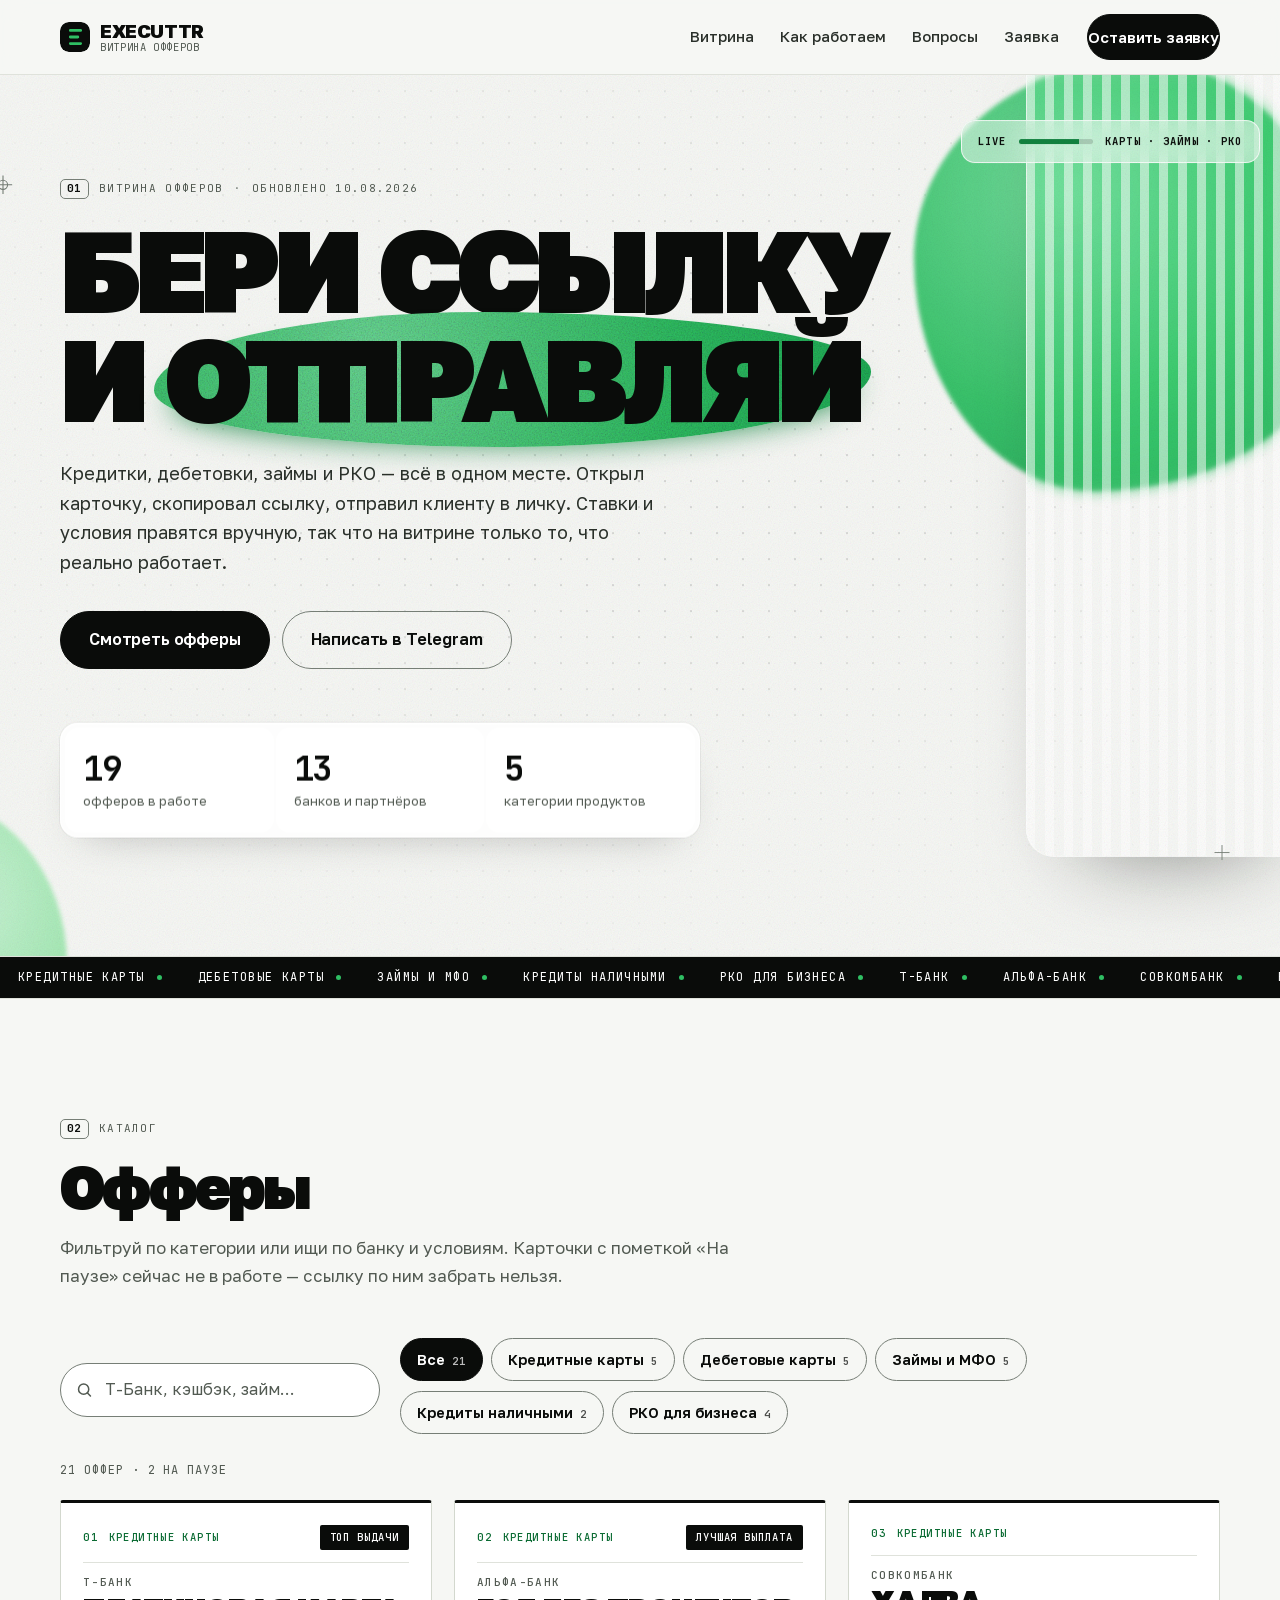
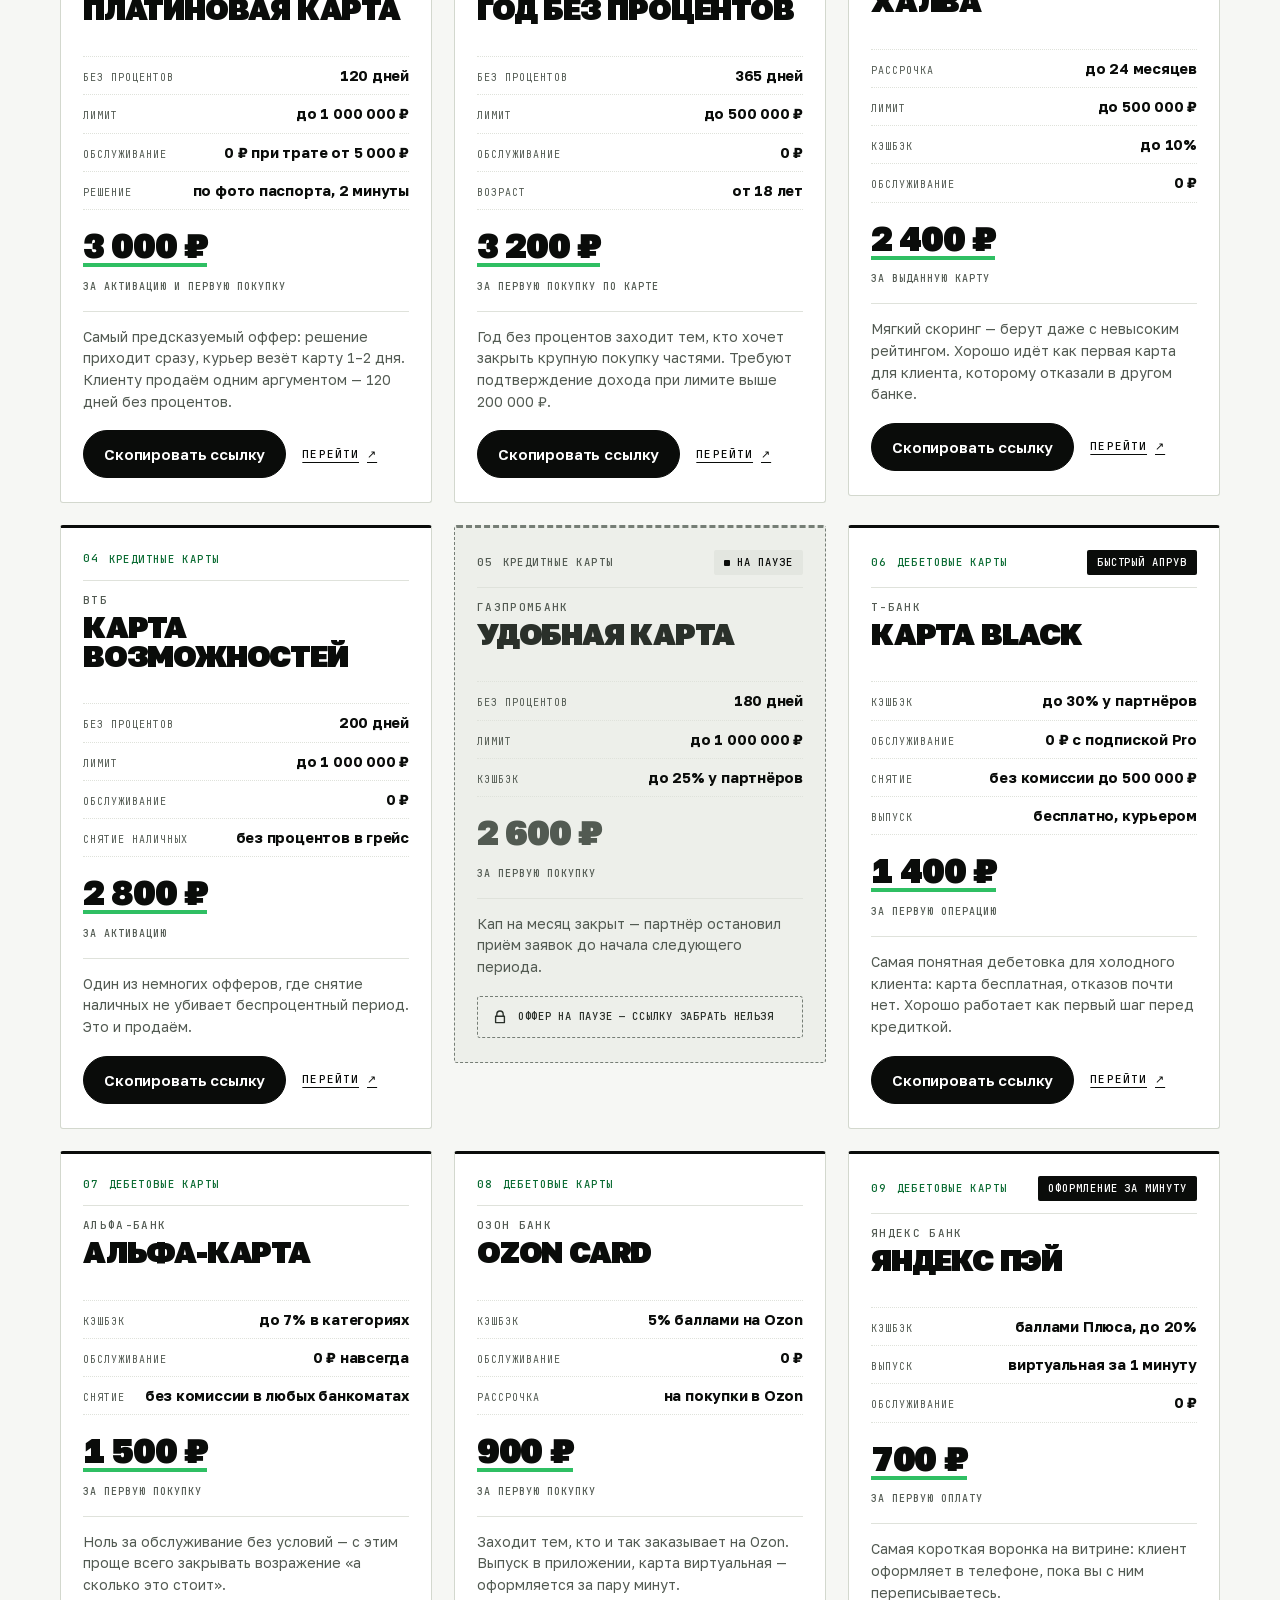
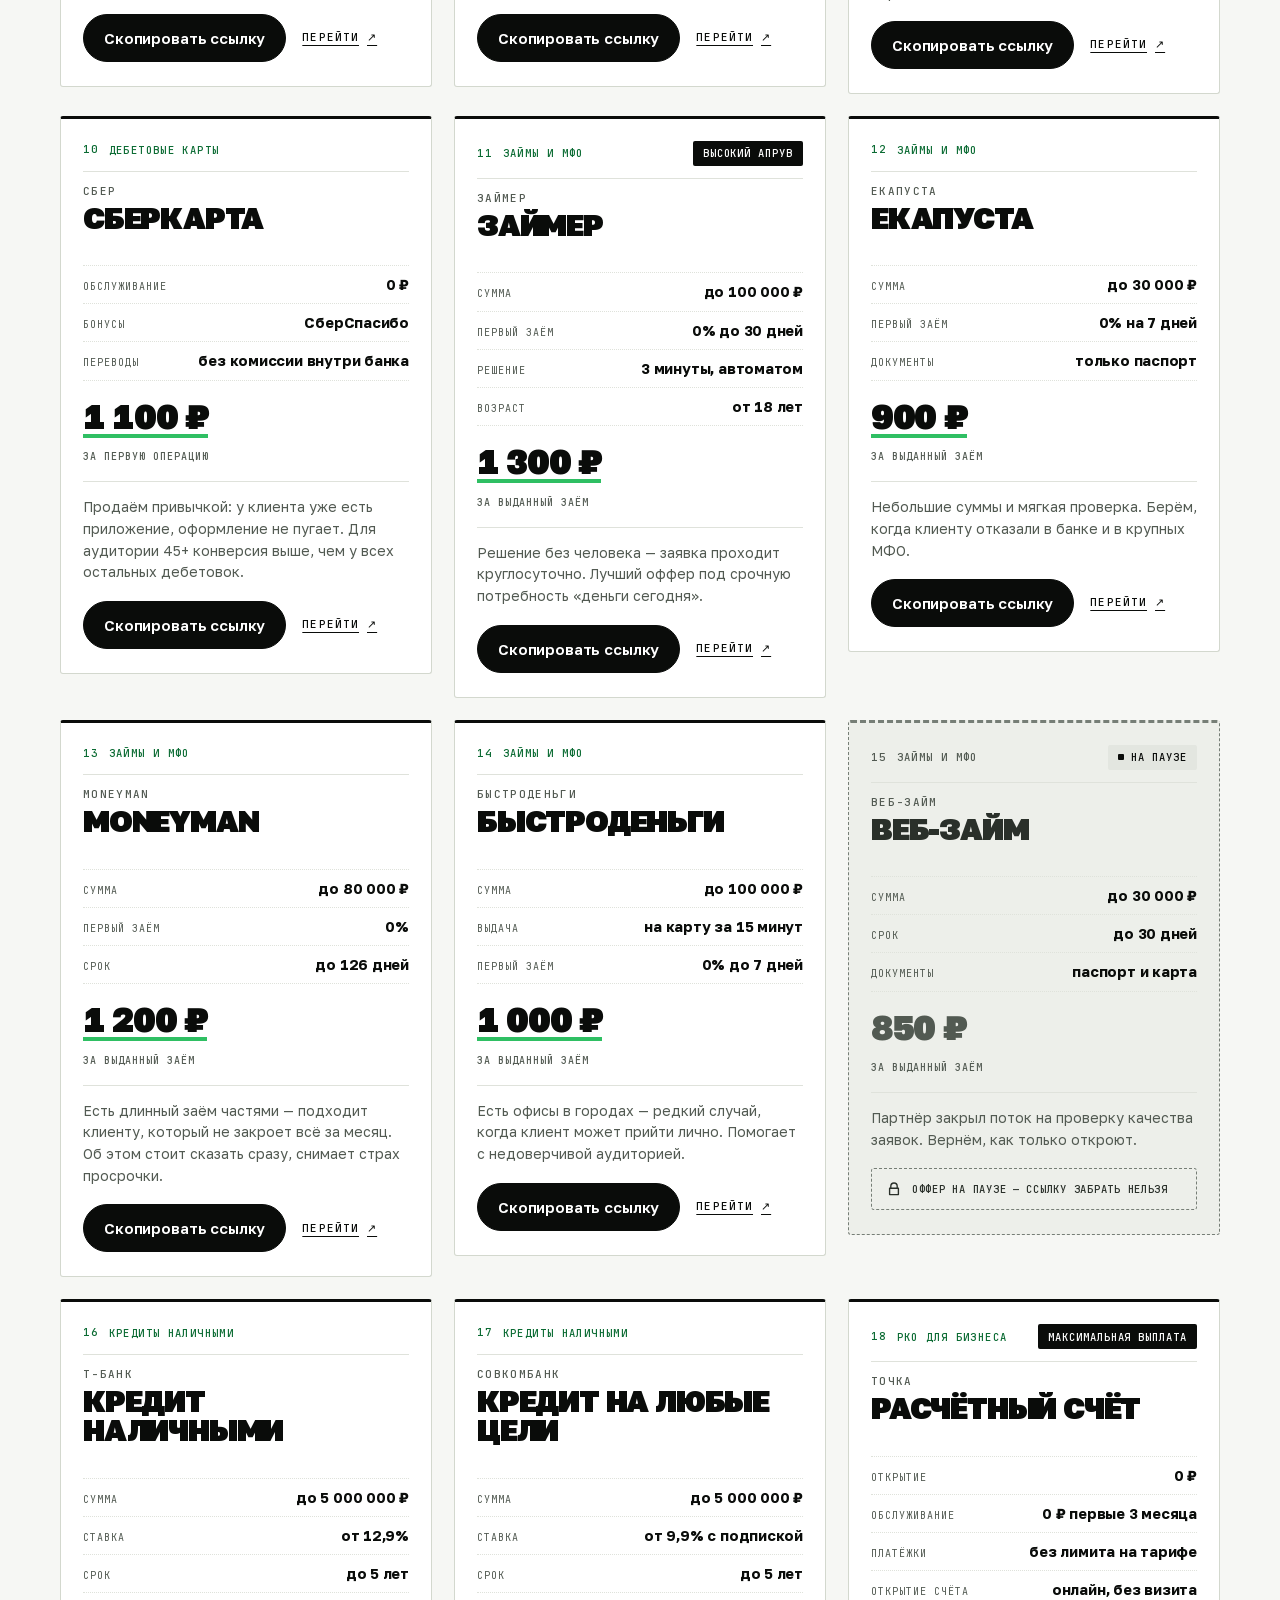
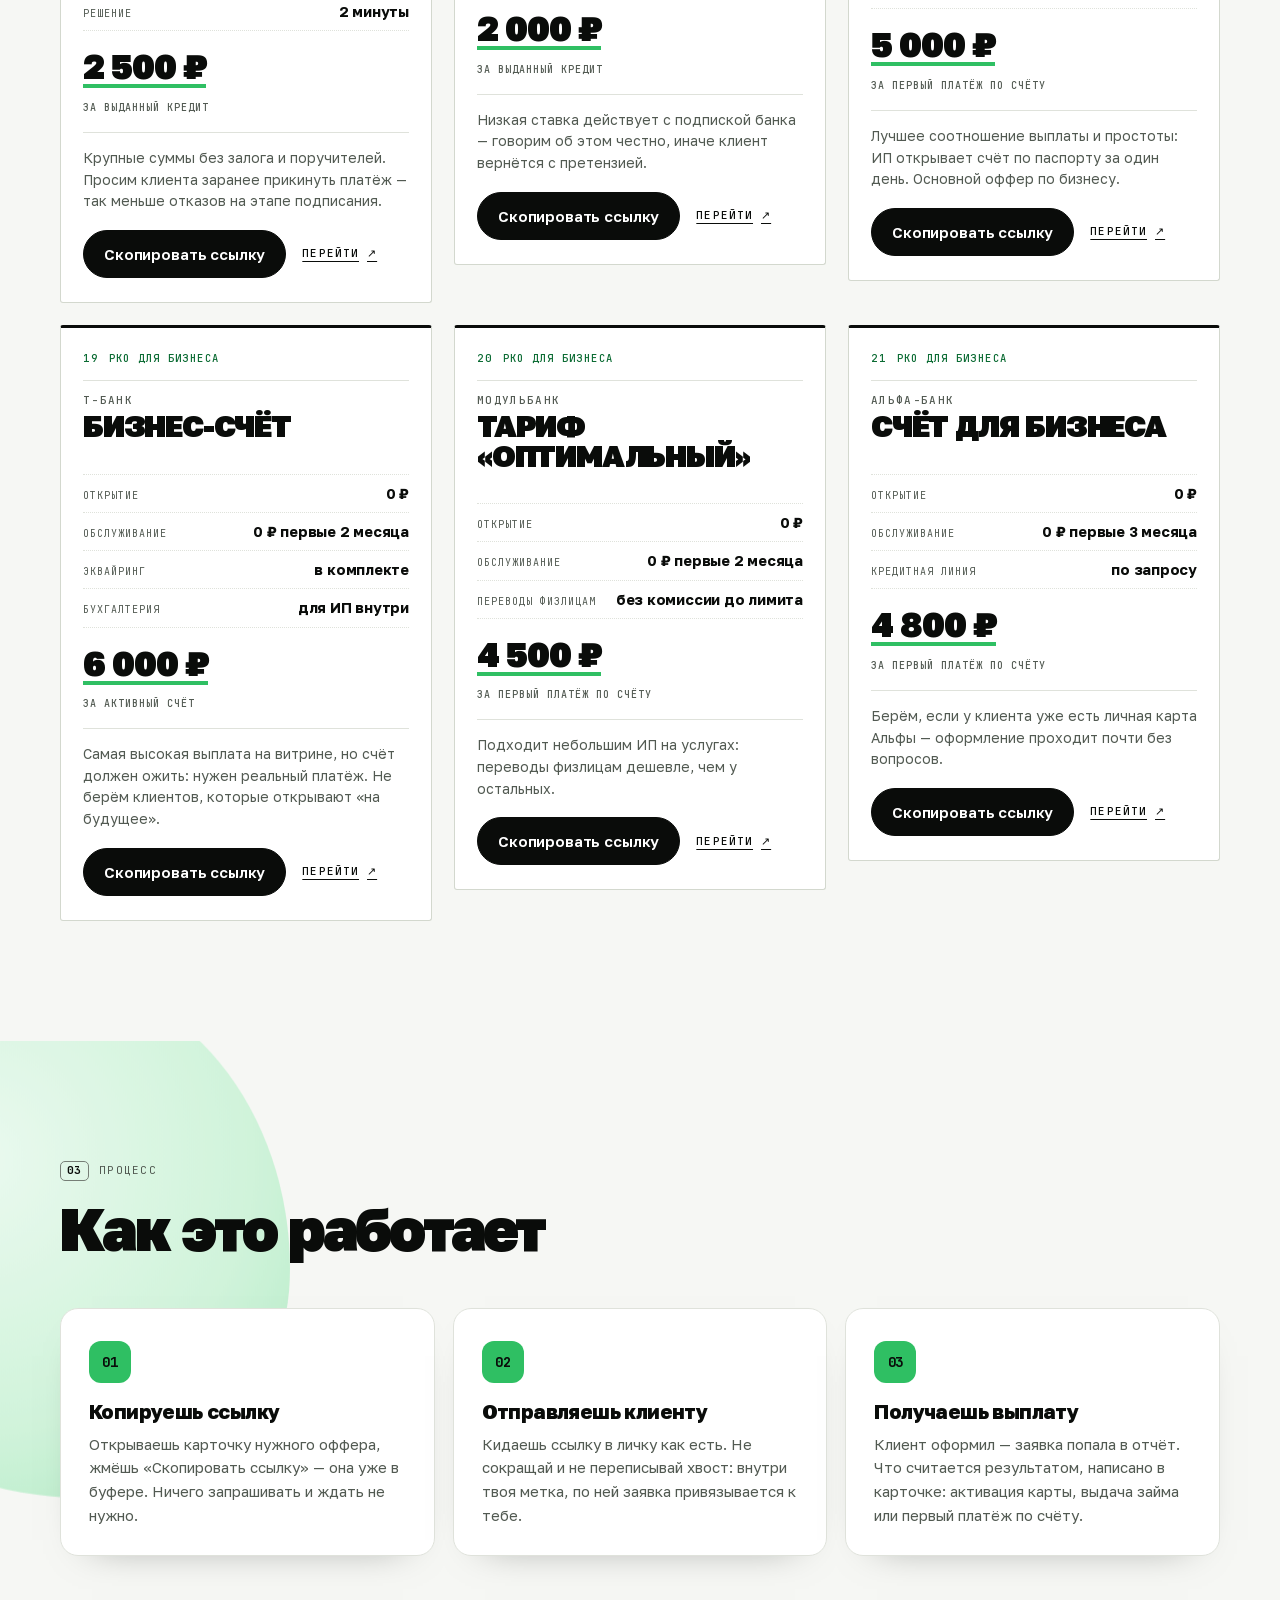
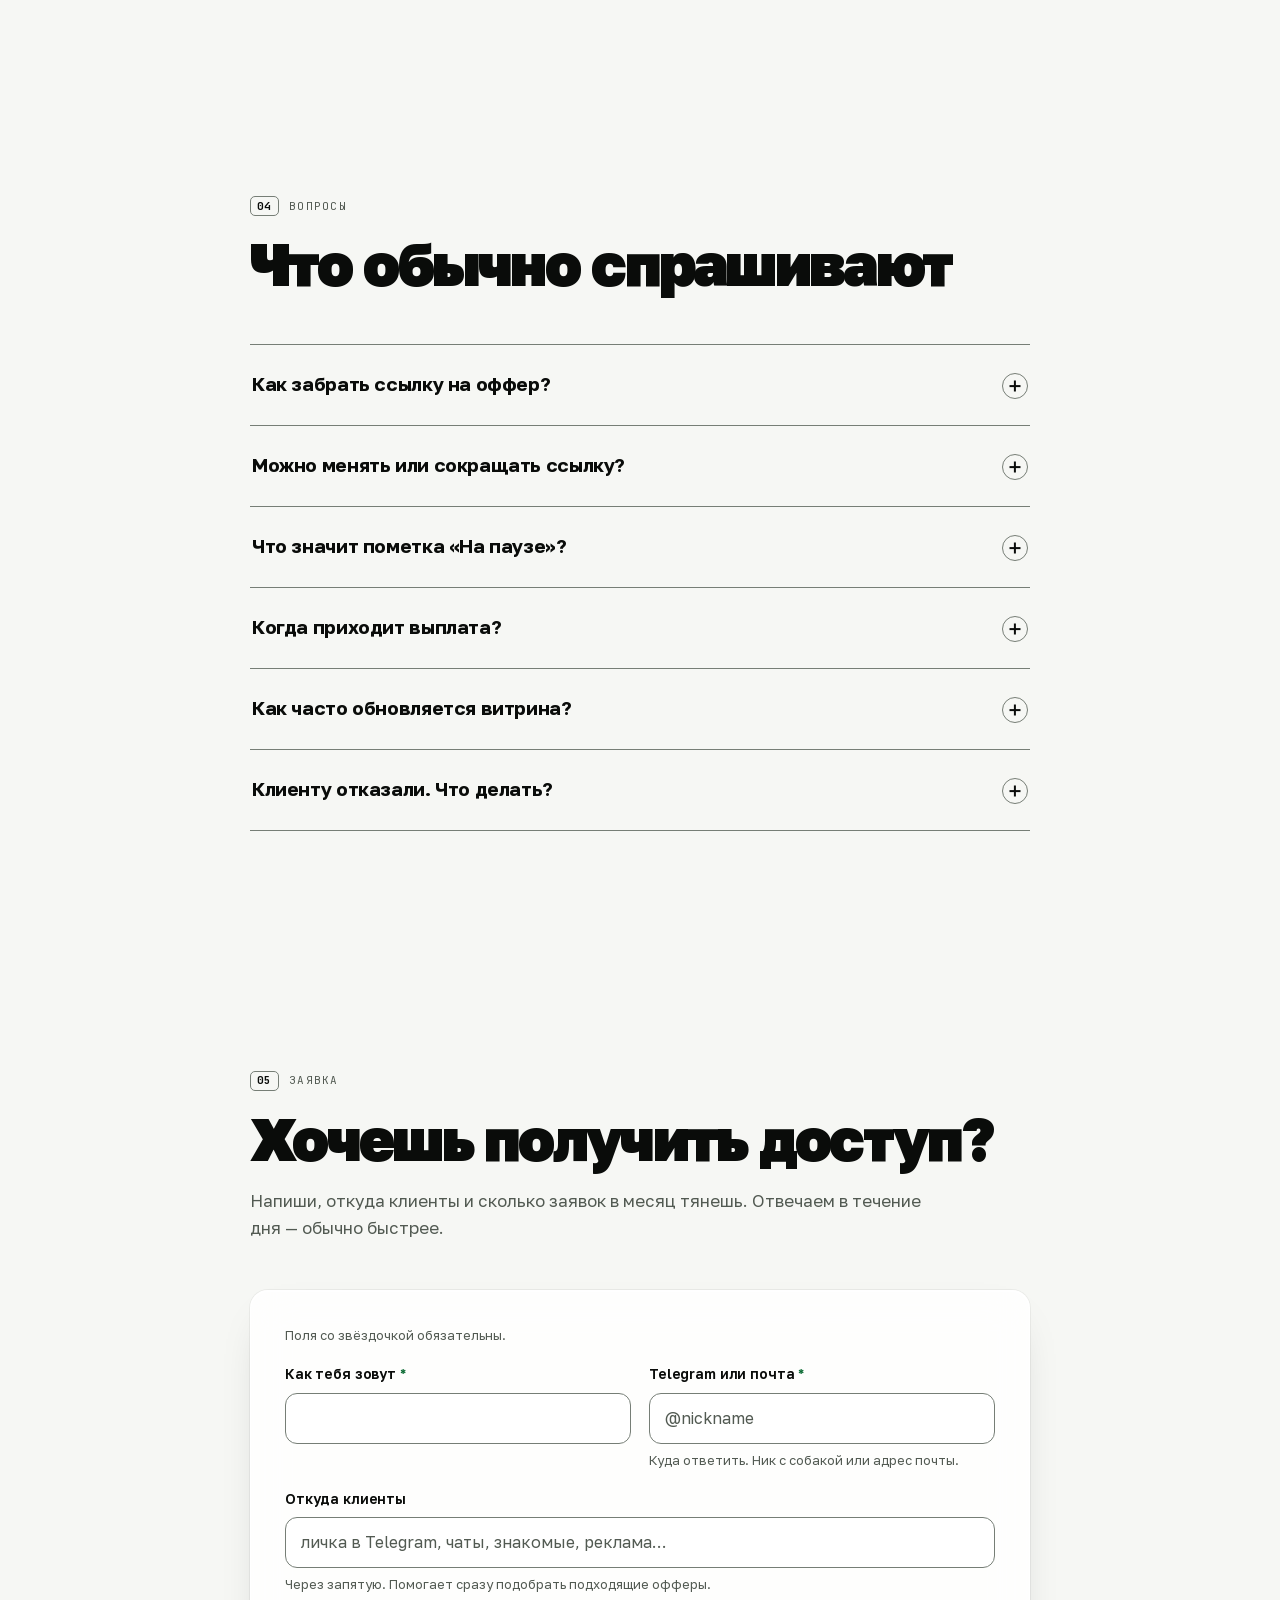
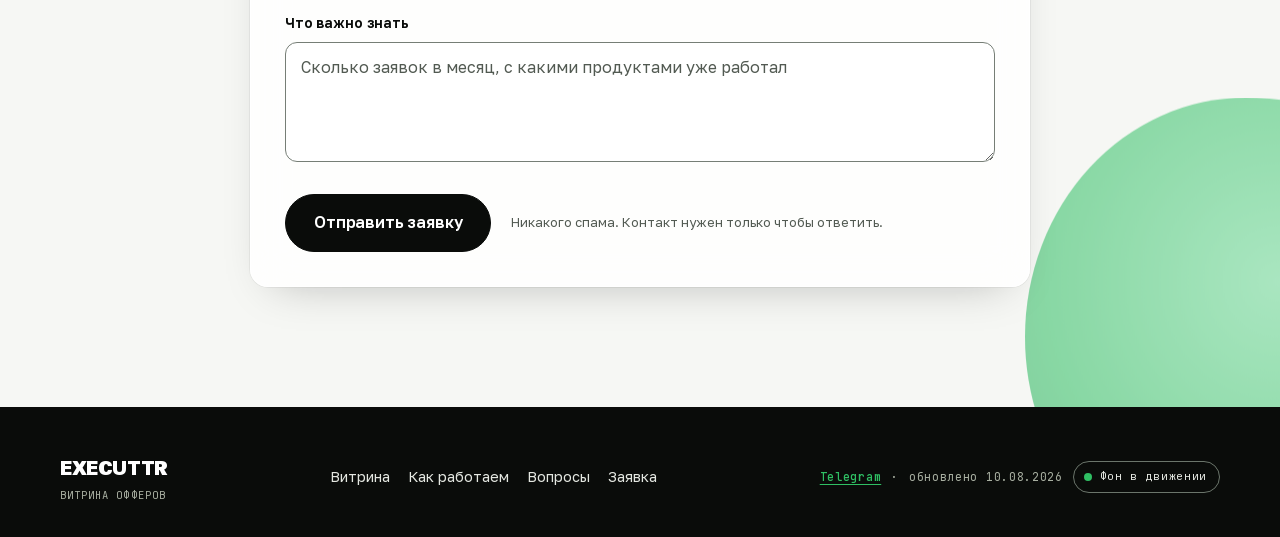
==== index.html @ e46ff996 "Правки по замечаниям: перекос на телефоне, зазоры между офферами, анимация Перекос влево на телефоне" ====
<!DOCTYPE html>
<html lang="ru">
<head>
<meta charset="utf-8">
<meta name="viewport" content="width=device-width, initial-scale=1, viewport-fit=cover">
<title>EXECUTTR — витрина офферов</title>
<meta name="description" content="Кредитные и дебетовые карты, займы, кредиты наличными и РКО в одном месте: условия, выплата и ссылка, которую можно скопировать в один клик.">
<meta name="theme-color" content="#F6F7F4">
<meta property="og:title" content="EXECUTTR — витрина офферов">
<meta property="og:description" content="Карты, займы и РКО: условия и выплата по каждому офферу. Ссылка копируется в один клик.">
<meta property="og:type" content="website">
<link rel="icon" href="data:image/svg+xml,<svg xmlns='http://www.w3.org/2000/svg' viewBox='0 0 32 32'><rect width='32' height='32' rx='9' fill='%230A0C0A'/><path d='M11 9h11M11 16h8M11 23h11' stroke='%232FBF63' stroke-width='3' stroke-linecap='round'/></svg>">
<link rel="preload" href="fonts/golos-q5uCsoe9Lv5t7Meb31EcExd8hK5SAMqbpw.woff2" as="font" type="font/woff2" crossorigin>
<link rel="stylesheet" href="fonts/fonts.css">
<link rel="stylesheet" href="styles.css?v=16">
<!-- Выбор «фон в движении» читаем до отрисовки, иначе на долю секунды мигнёт анимация. -->
<script>try{if(localStorage.getItem("executtr:motion")==="off")document.documentElement.dataset.motion="off";}catch(e){}</script>
</head>
<body>

<a class="skip-link" href="#main">Перейти к содержимому</a>

<header class="masthead" id="masthead">
  <div class="shell masthead__inner">
    <a class="brand" href="./" aria-label="EXECUTTR — на главную">
      <span class="brand__mark" aria-hidden="true">
        <svg viewBox="0 0 32 32" width="30" height="30" focusable="false"><rect width="32" height="32" rx="9" fill="currentColor"/><path d="M11 9h11M11 16h8M11 23h11" stroke="#2FBF63" stroke-width="3" stroke-linecap="round"/></svg>
      </span>
      <span class="brand__text">
        <b class="brand__name" data-brand>EXECUTTR</b>
        <span class="brand__sub mono" data-tagline>витрина офферов</span>
      </span>
    </a>

    <nav class="masthead__nav" id="site-nav" aria-label="Разделы сайта">
      <ul role="list">
        <li><a href="#catalog">Витрина</a></li>
        <li><a href="#flow">Как работаем</a></li>
        <li><a href="#faq">Вопросы</a></li>
        <li><a href="#lead">Заявка</a></li>
      </ul>
      <a class="btn btn--ink masthead__cta" href="#lead">Оставить заявку</a>
    </nav>

    <button type="button" class="burger" id="burger" aria-expanded="false" aria-controls="site-nav">
      <span class="burger__bars" aria-hidden="true"><i></i><i></i></span>
      <span class="burger__label">Меню</span>
    </button>
  </div>
</header>

<main id="main" tabindex="-1">

  <!-- ─────────────────────────  ХИРО  ───────────────────────── -->
  <section class="hero" id="hero">
    <div class="hero__stage" aria-hidden="true">
      <span class="hero__grid" data-par="0.06"></span>
      <span class="hero__blob hero__blob--a" data-par="0.20"></span>
      <span class="hero__blob hero__blob--b" data-par="-0.14"></span>
      <!-- Рифлёное стекло поверх зелёного пятна: тот самый «рельефный
           эффект» из присланных примеров. Двигается медленнее пятна,
           поэтому на скролле полосы «переливаются». -->
      <span class="hero__ribs" data-par="-0.05"></span>
      <span class="hero__mark hero__mark--tl" data-par="0.10">
        <svg viewBox="0 0 24 24" width="22" height="22" focusable="false"><path d="M12 2v20M2 12h20" stroke="currentColor" stroke-width="1.2"/><circle cx="12" cy="12" r="5" fill="none" stroke="currentColor" stroke-width="1.2"/></svg>
      </span>
      <span class="hero__mark hero__mark--br" data-par="-0.08">
        <svg viewBox="0 0 24 24" width="18" height="18" focusable="false"><path d="M12 2v20M2 12h20" stroke="currentColor" stroke-width="1.2"/></svg>
      </span>
      <span class="hero__glass" data-par="0.16">
        <b class="mono">LIVE</b>
        <i class="hero__glass-bar"><i style="width:82%"></i></i>
        <b class="mono">КАРТЫ · ЗАЙМЫ · РКО</b>
      </span>
      <span class="hero__noise"></span>
    </div>

    <div class="shell hero__inner">
      <p class="eyebrow mono">
        <span class="eyebrow__idx">01</span>
        <span>витрина офферов</span>
        <span class="eyebrow__dot" aria-hidden="true">·</span>
        <span>обновлено <time id="updated-at" datetime="2026-08-09">09.08.2026</time></span>
      </p>

      <h1 class="hero__title">
        Бери ссылку<br>
        и <span class="hero__hl"><span class="hero__hl-in">отправляй</span></span>
      </h1>

      <p class="hero__lead" data-lead>Кредитки, дебетовки, займы и РКО — всё в одном месте. Открыл карточку, скопировал ссылку, отправил клиенту в личку. Всё, что встало на паузу, остаётся на витрине серым — чтобы ты видел картину целиком, а не гадал, куда делся оффер.</p>

      <div class="hero__actions">
        <a class="btn btn--ink btn--lg" href="#catalog">Смотреть офферы</a>
        <a class="btn btn--line btn--lg" id="hero-tg" href="https://t.me/executtr" target="_blank" rel="noopener">Написать в Telegram<span class="vh"> (откроется в новой вкладке)</span></a>
      </div>

      <ul class="hero__stats glass" role="list" data-par="0.05">
        <li>
          <b class="mono" id="stat-active">—</b>
          <span>офферов в работе</span>
        </li>
        <li>
          <b class="mono" id="stat-banks">—</b>
          <span>банков и партнёров</span>
        </li>
        <li>
          <b class="mono" id="stat-cats">—</b>
          <span>категории продуктов</span>
        </li>
      </ul>
    </div>
  </section>

  <!-- ─────────────────────────  ТИКЕР  ───────────────────────── -->
  <div class="ticker" aria-hidden="true">
    <div class="ticker__track" id="ticker-track"></div>
  </div>

  <!-- ─────────────────────────  ВИТРИНА  ───────────────────────── -->
  <section class="section catalog" id="catalog" aria-labelledby="catalog-h">
    <div class="shell">
      <div class="section__head">
        <p class="eyebrow mono"><span class="eyebrow__idx">02</span><span>каталог</span></p>
        <h2 class="section__title" id="catalog-h">Офферы</h2>
        <p class="section__sub">Фильтруй по категории или ищи по банку и условиям. Карточки с пометкой «На паузе» сейчас не в работе — ссылку по ним забрать нельзя.</p>
      </div>

      <div class="tools">
        <div class="tools__search">
          <label class="vh" for="q">Поиск по офферам</label>
          <span class="tools__ico" aria-hidden="true">
            <svg viewBox="0 0 20 20" width="17" height="17" focusable="false"><circle cx="9" cy="9" r="6" fill="none" stroke="currentColor" stroke-width="1.8"/><path d="M13.5 13.5 17 17" stroke="currentColor" stroke-width="1.8" stroke-linecap="round"/></svg>
          </span>
          <input type="search" id="q" placeholder="Т-Банк, кэшбэк, займ…" autocomplete="off" spellcheck="false" aria-describedby="result-count">
        </div>

        <div class="filters" id="filters" role="group" aria-label="Фильтр по категории продукта"></div>
      </div>

      <!-- Не живая область: результат озвучивает общий #live, а этот абзац
           заодно служит описанием поля поиска — иначе фраза читалась бы дважды. -->
      <p class="result-count mono" id="result-count"></p>

      <ul class="cards" id="cards" role="list"></ul>

      <p class="empty" id="empty" hidden>
        Ничего не нашлось. Попробуй другое слово или сбрось фильтр —
        <button type="button" class="linkish" id="reset-filters">показать все офферы</button>.
      </p>
    </div>
  </section>

  <!-- ─────────────────────────  КАК РАБОТАЕМ  ───────────────────────── -->
  <section class="section flow" id="flow" aria-labelledby="flow-h">
    <span class="flow__blob" aria-hidden="true" data-par="0.12"></span>
    <div class="shell">
      <div class="section__head">
        <p class="eyebrow mono"><span class="eyebrow__idx">03</span><span>процесс</span></p>
        <h2 class="section__title" id="flow-h">Как это работает</h2>
      </div>

      <ol class="steps" role="list">
        <li class="step">
          <span class="step__n mono" aria-hidden="true">01</span>
          <h3>Копируешь ссылку</h3>
          <p>Открываешь карточку нужного оффера, жмёшь «Скопировать ссылку» — она уже в буфере. Ничего запрашивать и ждать не нужно.</p>
        </li>
        <li class="step">
          <span class="step__n mono" aria-hidden="true">02</span>
          <h3>Отправляешь клиенту</h3>
          <p>Кидаешь ссылку в личку как есть. Не сокращай и не переписывай хвост: внутри твоя метка, по ней заявка привязывается к тебе.</p>
        </li>
        <li class="step">
          <span class="step__n mono" aria-hidden="true">03</span>
          <h3>Получаешь выплату</h3>
          <p>Клиент оформил — заявка попала в отчёт. Что считается результатом, написано в карточке: активация карты, выдача займа или первый платёж по счёту.</p>
        </li>
      </ol>
    </div>
  </section>

  <!-- ─────────────────────────  FAQ  ───────────────────────── -->
  <section class="section faq" id="faq" aria-labelledby="faq-h">
    <div class="shell shell--narrow">
      <div class="section__head">
        <p class="eyebrow mono"><span class="eyebrow__idx">04</span><span>вопросы</span></p>
        <h2 class="section__title" id="faq-h">Что обычно спрашивают</h2>
      </div>
      <div class="faq__list" id="faq-list"></div>
    </div>
  </section>

  <!-- ─────────────────────────  ЗАЯВКА  ───────────────────────── -->
  <section class="section lead" id="lead" aria-labelledby="lead-h">
    <span class="lead__blob" aria-hidden="true" data-par="-0.10"></span>
    <div class="shell shell--narrow">
      <div class="section__head">
        <p class="eyebrow mono"><span class="eyebrow__idx">05</span><span>заявка</span></p>
        <h2 class="section__title" id="lead-h">Хочешь получить доступ?</h2>
        <p class="section__sub">Напиши, откуда клиенты и сколько заявок в месяц тянешь. Отвечаем в течение дня — обычно быстрее.</p>
      </div>

      <div class="glass lead__card">
        <div class="error-summary" id="lead-errors" tabindex="-1" hidden>
          <h3>Проверь форму</h3>
          <ul id="lead-error-list"></ul>
        </div>

        <p class="lead__req">Поля со звёздочкой обязательны.</p>

        <form id="lead-form" novalidate>
          <div class="field-grid">
            <div class="field">
              <label for="f-name">Как тебя зовут <span class="req" aria-hidden="true">*</span></label>
              <input id="f-name" name="name" type="text" required aria-required="true" autocomplete="name" aria-describedby="f-name-err">
              <p class="err" id="f-name-err" hidden></p>
            </div>

            <div class="field">
              <label for="f-contact">Telegram или почта <span class="req" aria-hidden="true">*</span></label>
              <input id="f-contact" name="contact" type="text" required aria-required="true" autocomplete="off" autocapitalize="none" spellcheck="false" placeholder="@nickname" aria-describedby="f-contact-err f-contact-hint">
              <p class="hint" id="f-contact-hint">Куда ответить. Ник с собакой или адрес почты.</p>
              <p class="err" id="f-contact-err" hidden></p>
            </div>

            <div class="field field--full">
              <label for="f-source">Откуда клиенты</label>
              <input id="f-source" name="source" type="text" autocomplete="off" placeholder="личка в Telegram, чаты, знакомые, реклама…" aria-describedby="f-source-hint">
              <p class="hint" id="f-source-hint">Через запятую. Помогает сразу подобрать подходящие офферы.</p>
            </div>

            <div class="field field--full">
              <label for="f-comment">Что важно знать</label>
              <textarea id="f-comment" name="comment" rows="4" autocomplete="off" placeholder="Сколько заявок в месяц, с какими продуктами уже работал"></textarea>
            </div>
          </div>

          <!-- Ловушка для ботов: живой человек этого поля не видит. -->
          <div class="hp" aria-hidden="true">
            <label for="f-company">Компания</label>
            <input id="f-company" name="company" type="text" tabindex="-1" autocomplete="off">
          </div>

          <div class="lead__foot">
            <button type="submit" class="btn btn--ink btn--lg" id="lead-submit">Отправить заявку</button>
            <p class="lead__note">Никакого спама. Контакт нужен только чтобы ответить.</p>
          </div>

          <!-- Всегда в DOM и никогда не hidden: скрытый блок выпадает из
               дерева доступности, и сообщение о результате не прочитается.
               Пустой прячется через .form-status:empty. -->
          <p class="form-status" id="lead-status" role="status" aria-live="polite" aria-atomic="true"></p>
        </form>
      </div>
    </div>
  </section>

</main>

<footer class="footer">
  <div class="shell footer__inner">
    <div class="footer__brand">
      <b data-brand>EXECUTTR</b>
      <span class="mono" data-tagline>витрина офферов</span>
    </div>
    <nav class="footer__nav" aria-label="Разделы сайта в подвале">
      <ul role="list">
        <li><a href="#catalog">Витрина</a></li>
        <li><a href="#flow">Как работаем</a></li>
        <li><a href="#faq">Вопросы</a></li>
        <li><a href="#lead">Заявка</a></li>
      </ul>
    </nav>
    <div class="footer__meta mono">
      <a id="footer-tg" href="https://t.me/executtr" target="_blank" rel="noopener">Telegram<span class="vh"> (откроется в новой вкладке)</span></a>
      <span aria-hidden="true">·</span>
      <span>обновлено <span id="updated-foot">09.08.2026</span></span>
      <button type="button" class="motion-toggle" id="motion-toggle" aria-pressed="true">Фон в движении</button>
    </div>
  </div>
</footer>

<!-- Всплывающее уведомление о копировании.
     Это только картинка: озвучивает событие соседний #live, иначе фраза
     прочиталась бы дважды. Поэтому никаких кнопок и ссылок внутри. -->
<div class="toast" id="toast" aria-hidden="true">
  <span class="toast__ico">
    <svg viewBox="0 0 20 20" width="16" height="16" focusable="false"><path d="m4 10.5 4 4 8-9" fill="none" stroke="currentColor" stroke-width="2.2" stroke-linecap="round" stroke-linejoin="round"/></svg>
  </span>
  <span id="toast-text"></span>
</div>

<p class="vh" id="live" role="status" aria-live="polite" aria-atomic="true"></p>
<p class="vh" id="live-alert" role="alert" aria-atomic="true"></p>

<script src="data.js?v=16"></script>
<script src="app.js?v=16"></script>
</body>
</html>
---- fonts/fonts.css ----
/* Golos Text — переменный, 400–900. Лежит рядом, никаких запросов на сторону. */

/* cyrillic-ext */
@font-face {
  font-family: 'Golos Text';
  font-style: normal;
  font-weight: 400 900;
  font-display: swap;
  src: url(golos-q5uCsoe9Lv5t7Meb31EcEx58hK5SAMqbpw.woff2) format('woff2');
  unicode-range: U+0460-052F, U+1C80-1C8A, U+20B4, U+2DE0-2DFF, U+A640-A69F, U+FE2E-FE2F;
}
/* cyrillic */
@font-face {
  font-family: 'Golos Text';
  font-style: normal;
  font-weight: 400 900;
  font-display: swap;
  src: url(golos-q5uCsoe9Lv5t7Meb31EcExd8hK5SAMqbpw.woff2) format('woff2');
  unicode-range: U+0301, U+0400-045F, U+0490-0491, U+04B0-04B1, U+2116;
}
/* latin-ext */
@font-face {
  font-family: 'Golos Text';
  font-style: normal;
  font-weight: 400 900;
  font-display: swap;
  src: url(golos-q5uCsoe9Lv5t7Meb31EcEx18hK5SAMqbpw.woff2) format('woff2');
  unicode-range: U+0100-02BA, U+02BD-02C5, U+02C7-02CC, U+02CE-02D7, U+02DD-02FF, U+0304, U+0308, U+0329, U+1D00-1DBF, U+1E00-1E9F, U+1EF2-1EFF, U+2020, U+20A0-20AB, U+20AD-20C0, U+2113, U+2C60-2C7F, U+A720-A7FF;
}
/* latin */
@font-face {
  font-family: 'Golos Text';
  font-style: normal;
  font-weight: 400 900;
  font-display: swap;
  src: url(golos-q5uCsoe9Lv5t7Meb31EcExN8hK5SAMo.woff2) format('woff2');
  unicode-range: U+0000-00FF, U+0131, U+0152-0153, U+02BB-02BC, U+02C6, U+02DA, U+02DC, U+0304, U+0308, U+0329, U+2000-206F, U+20AC, U+2122, U+2191, U+2193, U+2212, U+2215, U+FEFF, U+FFFD;
}

/* JetBrains Mono — только для технических подписей и цифр. */

/* cyrillic-ext */
@font-face {
  font-family: 'JetBrains Mono';
  font-style: normal;
  font-weight: 400 700;
  font-display: swap;
  src: url(mono-tDbv2o-flEEny0FZhsfKu5WU4zr3E_BX0PnT8RD8yKwBNntkaToggR7BYRbKPx3cwgknk-6nFg.woff2) format('woff2');
  unicode-range: U+0460-052F, U+1C80-1C8A, U+20B4, U+2DE0-2DFF, U+A640-A69F, U+FE2E-FE2F;
}
/* cyrillic */
@font-face {
  font-family: 'JetBrains Mono';
  font-style: normal;
  font-weight: 400 700;
  font-display: swap;
  src: url(mono-tDbv2o-flEEny0FZhsfKu5WU4zr3E_BX0PnT8RD8yKwBNntkaToggR7BYRbKPxTcwgknk-6nFg.woff2) format('woff2');
  unicode-range: U+0301, U+0400-045F, U+0490-0491, U+04B0-04B1, U+2116;
}
/* latin-ext */
@font-face {
  font-family: 'JetBrains Mono';
  font-style: normal;
  font-weight: 400 700;
  font-display: swap;
  src: url(mono-tDbv2o-flEEny0FZhsfKu5WU4zr3E_BX0PnT8RD8yKwBNntkaToggR7BYRbKPx7cwgknk-6nFg.woff2) format('woff2');
  unicode-range: U+0100-02BA, U+02BD-02C5, U+02C7-02CC, U+02CE-02D7, U+02DD-02FF, U+0304, U+0308, U+0329, U+1D00-1DBF, U+1E00-1E9F, U+1EF2-1EFF, U+2020, U+20A0-20AB, U+20AD-20C0, U+2113, U+2C60-2C7F, U+A720-A7FF;
}
/* latin */
@font-face {
  font-family: 'JetBrains Mono';
  font-style: normal;
  font-weight: 400 700;
  font-display: swap;
  src: url(mono-tDbv2o-flEEny0FZhsfKu5WU4zr3E_BX0PnT8RD8yKwBNntkaToggR7BYRbKPxDcwgknk-4.woff2) format('woff2');
  unicode-range: U+0000-00FF, U+0131, U+0152-0153, U+02BB-02BC, U+02C6, U+02DA, U+02DC, U+0304, U+0308, U+0329, U+2000-206F, U+20AC, U+2122, U+2191, U+2193, U+2212, U+2215, U+FEFF, U+FFFD;
}
---- styles.css ----
/* ==========================================================================
   EXECUTTR — витрина офферов
   Одна тема: бумага, чёрный, зелёный. Mobile-first.
   Контрастные пары проверены: основной текст 19.6:1, второстепенный 6.6:1,
   границы полей 3.9:1, зелёный текст 4.5:1.
   ========================================================================== */

:root {
  /* Поверхности */
  --paper:        #F6F7F4;
  --paper-card:   #FFFFFF;
  --paper-pause:  #EDEFEA;

  /* Текст */
  --ink:          #0A0C0A;
  --ink-soft:     #2A302A;
  --muted:        #525A52;

  /* Линии: hair — декоративная, edge — та, что несёт смысл (≥3:1) */
  --hair:         #DFE2DB;
  --edge:         #767E76;

  /* Зелёный */
  --green:        #2FBF63;  /* заливки и пятна, поверх — чёрный текст (8.2:1) */
  --green-deep:   #12833F;  /* зелёный текст и кнопки с белым текстом (4.8:1) */
  --green-ink:    #0B6B33;  /* текст на светло-зелёном фоне (6.1:1) */
  --green-soft:   #E8FAEE;
  --green-ui:     #0F9A4A;  /* иконки и границы, 3.7:1 */

  --shell:        1240px;
  --radius:       18px;
  --radius-sm:    12px;

  --ease:         cubic-bezier(.22,.61,.36,1);
  --header-h:     62px;
}

@media (min-width: 760px) { :root { --header-h: 74px; } }

/* --------------------------------------------------------------------------
   Сброс и база
   -------------------------------------------------------------------------- */

*, *::before, *::after { box-sizing: border-box; }

/* display у .err и подобных иначе перебивает hidden, и пустое сообщение
   об ошибке остаётся на экране */
[hidden] { display: none !important; }

html {
  -webkit-text-size-adjust: 100%;
  scroll-behavior: smooth;
  /* Якоря не должны уезжать под липкую шапку */
  scroll-padding-top: calc(var(--header-h) + 16px);
}

body {
  margin: 0;
  background: var(--paper);
  color: var(--ink);
  font-family: 'Golos Text', -apple-system, BlinkMacSystemFont, 'Segoe UI', system-ui, sans-serif;
  font-size: 16px;
  line-height: 1.6;
  font-weight: 400;
  -webkit-font-smoothing: antialiased;
  /* clip вместо hidden: не ломает position: sticky */
  overflow-x: clip;
}

/* Якорь не должен оказаться под липкой шапкой — ни при клике, ни при табе */
[id] { scroll-margin-top: calc(var(--header-h) + 16px); }

img, svg { max-width: 100%; }
svg { display: block; }

h1, h2, h3, h4 { margin: 0; line-height: 1.06; letter-spacing: -0.03em; font-weight: 800; }
p { margin: 0; }
ul, ol { margin: 0; padding: 0; list-style: none; }

a { color: inherit; }

.mono {
  font-family: 'JetBrains Mono', ui-monospace, SFMono-Regular, Menlo, monospace;
  font-variant-ligatures: none;
}

.shell {
  width: 100%;
  max-width: var(--shell);
  margin-inline: auto;
  padding-inline: 18px;
}
.shell--narrow { max-width: 860px; }

@media (min-width: 760px) { .shell { padding-inline: 32px; } }
@media (min-width: 1280px) { .shell { padding-inline: 40px; } }

.vh {
  position: absolute !important;
  width: 1px; height: 1px;
  margin: -1px; padding: 0; border: 0;
  clip-path: inset(50%);
  overflow: hidden; white-space: nowrap;
}

/* --------------------------------------------------------------------------
   Фокус: чёрное кольцо с белым ореолом — читается и на бумаге, и на зелёном
   -------------------------------------------------------------------------- */

:focus { outline: none; }

:focus-visible {
  outline: 3px solid var(--ink);
  outline-offset: 2px;
  border-radius: 4px;
  box-shadow: 0 0 0 6px #fff;
}

/* На тёмных поверхностях кольцо инвертируется */
.footer :focus-visible,
.btn--ink:focus-visible,
.toast :focus-visible {
  outline-color: #fff;
  box-shadow: 0 0 0 6px var(--ink);
}

.skip-link {
  position: fixed;
  top: 8px; left: 8px;
  z-index: 200;
  transform: translateY(-160%);
  background: var(--ink);
  color: #fff;
  padding: 12px 18px;
  border-radius: 10px;
  font-weight: 600;
  text-decoration: none;
  transition: transform .18s var(--ease);
}
.skip-link:focus { transform: translateY(0); }

/* --------------------------------------------------------------------------
   Кнопки
   -------------------------------------------------------------------------- */

.btn {
  --btn-bg: transparent;
  --btn-fg: var(--ink);
  --btn-bd: var(--edge);
  display: inline-flex;
  align-items: center;
  justify-content: center;
  gap: 8px;
  min-height: 46px;
  padding: 11px 20px;
  border: 1.5px solid var(--btn-bd);
  border-radius: 999px;
  background: var(--btn-bg);
  color: var(--btn-fg);
  font: inherit;
  font-weight: 600;
  font-size: 15px;
  letter-spacing: -0.01em;
  text-decoration: none;
  text-align: center;
  cursor: pointer;
  transition: transform .16s var(--ease), background-color .16s var(--ease),
              border-color .16s var(--ease), color .16s var(--ease);
}
.btn:hover { transform: translateY(-1px); }
.btn:active { transform: translateY(0); }

.btn--ink   { --btn-bg: var(--ink); --btn-fg: #fff; --btn-bd: var(--ink); }
.btn--ink:hover { --btn-bg: #1E241E; --btn-bd: #1E241E; }

.btn--green { --btn-bg: var(--green-deep); --btn-fg: #fff; --btn-bd: var(--green-deep); }
.btn--green:hover { --btn-bg: #0E6E34; --btn-bd: #0E6E34; }

.btn--line  { --btn-bg: transparent; --btn-fg: var(--ink); --btn-bd: var(--edge); }
.btn--line:hover { --btn-bd: var(--ink); --btn-bg: rgba(10,12,10,.04); }

.btn--lg { min-height: 54px; padding: 15px 28px; font-size: 16px; }
.btn--sm { min-height: 40px; padding: 8px 15px; font-size: 14px; }

.btn[disabled], .btn[aria-disabled="true"] { cursor: not-allowed; opacity: .55; transform: none; }

.linkish {
  border: 0; background: none; padding: 0;
  font: inherit; font-weight: 600; color: var(--green-ink);
  text-decoration: underline; text-underline-offset: 3px;
  cursor: pointer;
}
.linkish:hover { color: var(--ink); }

/* --------------------------------------------------------------------------
   Стекло
   -------------------------------------------------------------------------- */

.glass {
  background: rgba(255,255,255,.72);
  border: 1px solid rgba(255,255,255,.9);
  box-shadow:
    0 1px 0 rgba(255,255,255,.9) inset,
    0 18px 44px -24px rgba(10,12,10,.28),
    0 0 0 1px rgba(10,12,10,.05);
  border-radius: var(--radius);
}

@supports (backdrop-filter: blur(1px)) or (-webkit-backdrop-filter: blur(1px)) {
  .glass {
    /* Не ниже .84: под стеклом ездит зелёное пятно, и текст обязан
       оставаться читаемым в любом кадре. */
    background: rgba(255,255,255,.84);
    -webkit-backdrop-filter: blur(20px) saturate(1.35);
    backdrop-filter: blur(20px) saturate(1.35);
  }
}

/* Кому прозрачность мешает — отдаём плотный фон */
@media (prefers-reduced-transparency: reduce), (prefers-contrast: more) {
  .glass {
    background: var(--paper-card) !important;
    -webkit-backdrop-filter: none !important;
    backdrop-filter: none !important;
    border-color: var(--edge);
  }
}
@media (forced-colors: active) {
  .glass { background: Canvas !important; backdrop-filter: none !important; border: 1px solid CanvasText; }
}

/* --------------------------------------------------------------------------
   Шапка
   -------------------------------------------------------------------------- */

.masthead {
  position: sticky;
  top: 0;
  z-index: 100;
  background: rgba(246,247,244,.82);
  border-bottom: 1px solid var(--hair);
  transition: box-shadow .2s var(--ease), background-color .2s var(--ease);
}
@supports (backdrop-filter: blur(1px)) {
  .masthead { background: rgba(246,247,244,.72); -webkit-backdrop-filter: blur(14px); backdrop-filter: blur(14px); }
}
.masthead.is-stuck { box-shadow: 0 10px 30px -22px rgba(10,12,10,.5); }

.masthead__inner {
  min-height: var(--header-h);
  display: flex;
  align-items: center;
  justify-content: space-between;
  gap: 16px;
}

.brand {
  display: inline-flex;
  align-items: center;
  gap: 10px;
  text-decoration: none;
  color: var(--ink);
  flex: 0 0 auto;
}
.brand__mark { display: block; color: var(--ink); }
.brand__mark svg { border-radius: 9px; }
.brand__text { display: flex; flex-direction: column; line-height: 1.1; }
.brand__name { font-size: 17px; font-weight: 800; letter-spacing: -0.02em; }
.brand__sub { font-size: 10px; color: var(--muted); letter-spacing: .06em; text-transform: uppercase; }

@media (min-width: 760px) {
  .brand__name { font-size: 19px; }
  .brand__sub { font-size: 10.5px; }
}

/* Навигация — десктоп */
.masthead__nav { display: none; }

@media (min-width: 1024px) {
  .masthead__nav {
    display: flex;
    align-items: center;
    gap: 28px;
  }
  .masthead__nav ul {
    display: flex;
    align-items: center;
    gap: 26px;
  }
  .masthead__nav a {
    font-size: 15px;
    font-weight: 500;
    text-decoration: none;
    color: var(--ink-soft);
    padding: 6px 0;
    position: relative;
  }
  .masthead__nav a::after {
    content: "";
    position: absolute;
    left: 0; right: 100%; bottom: 0;
    height: 2px;
    background: var(--green-deep);
    transition: right .22s var(--ease);
  }
  .masthead__nav a:hover { color: var(--ink); }
  .masthead__nav a:hover::after { right: 0; }
  /* Кнопка внутри навигации — свои цвета, подчёркивание ей не нужно */
  .masthead__nav .btn { color: var(--btn-fg); font-weight: 600; }
  .masthead__cta { flex: 0 0 auto; }
  .masthead__cta::after { display: none; }
}

/* Бургер */
.burger {
  display: inline-flex;
  align-items: center;
  gap: 9px;
  min-height: 44px;
  padding: 8px 14px 8px 12px;
  border: 1.5px solid var(--edge);
  border-radius: 999px;
  background: transparent;
  color: var(--ink);
  font: inherit;
  font-size: 14px;
  font-weight: 600;
  cursor: pointer;
}
.burger__bars { display: block; width: 18px; }
.burger__bars i {
  display: block;
  height: 2px;
  background: currentColor;
  border-radius: 2px;
  transition: transform .22s var(--ease), width .22s var(--ease);
}
.burger__bars i + i { margin-top: 5px; width: 12px; }
.burger[aria-expanded="true"] .burger__bars i:first-child { transform: translateY(3.5px) rotate(45deg); }
.burger[aria-expanded="true"] .burger__bars i + i { width: 18px; transform: translateY(-3.5px) rotate(-45deg); }

@media (min-width: 1024px) { .burger { display: none; } }

/* Мобильное меню */
@media (max-width: 1023.98px) {
  /* Панель абсолютная, а не фиксированная: у шапки есть backdrop-filter,
     а он делает её containing block'ом — fixed отсчитывался бы от неё
     и в разных браузерах вёл бы себя по-разному. */
  .masthead__nav {
    display: block;
    position: absolute;
    top: 100%; left: 0; right: 0;
    max-height: calc(100dvh - var(--header-h) - 8px);
    overflow-y: auto;
    padding: 10px 18px calc(24px + env(safe-area-inset-bottom));
    background: var(--paper);
    border-bottom: 1px solid var(--hair);
    box-shadow: 0 24px 40px -28px rgba(10,12,10,.6);
    transform: translateY(-8px);
    opacity: 0;
    visibility: hidden;
    /* visibility переключаем скачком, а не плавно: иначе при отключённых
       переходах панель может остаться невидимой, хотя она уже открыта. */
    transition: transform .22s var(--ease), opacity .22s var(--ease), visibility 0s .22s;
  }
  .masthead__nav.is-open {
    transform: translateY(0);
    opacity: 1;
    visibility: visible;
    transition: transform .22s var(--ease), opacity .22s var(--ease), visibility 0s;
  }
  .masthead__nav ul { display: block; }
  .masthead__nav li + li { border-top: 1px solid var(--hair); }
  .masthead__nav a {
    display: block;
    padding: 15px 4px;
    font-size: 18px;
    font-weight: 600;
    text-decoration: none;
  }
  .masthead__cta { display: flex; width: 100%; margin-top: 16px; }
}

/* --------------------------------------------------------------------------
   Общие блоки секций
   -------------------------------------------------------------------------- */

.section { position: relative; padding: 64px 0; }
/* Пятна позиционированы, поэтому без этого они перекрыли бы обычный поток */
.section > .shell { position: relative; z-index: 1; }
.flow__blob, .lead__blob { z-index: 0; }
@media (min-width: 760px)  { .section { padding: 96px 0; } }
@media (min-width: 1024px) { .section { padding: 120px 0; } }

.section__head { max-width: 760px; margin-bottom: 34px; }
@media (min-width: 760px) { .section__head { margin-bottom: 48px; } }

.eyebrow {
  display: flex;
  align-items: center;
  flex-wrap: wrap;
  gap: 10px;
  margin: 0 0 16px;
  font-size: 11px;
  letter-spacing: .12em;
  text-transform: uppercase;
  color: var(--muted);
}
.eyebrow__idx {
  display: inline-flex;
  align-items: center;
  justify-content: center;
  min-width: 26px; height: 20px;
  padding: 0 6px;
  border: 1px solid var(--edge);
  border-radius: 5px;
  color: var(--ink);
  font-weight: 700;
  letter-spacing: .04em;
}
.eyebrow__dot { color: var(--edge); }

.section__title {
  font-size: clamp(32px, 8.4vw, 60px);
  font-weight: 900;
  letter-spacing: -0.045em;
}

.section__sub {
  margin-top: 16px;
  font-size: 16px;
  line-height: 1.62;
  color: var(--muted);
  max-width: 62ch;
}
@media (min-width: 760px) { .section__sub { font-size: 17px; } }

/* --------------------------------------------------------------------------
   Хиро
   -------------------------------------------------------------------------- */

.hero {
  position: relative;
  padding: 46px 0 56px;
  /* hidden — запас для старых браузеров (Safari до 16, встроенные вебвью
     в мессенджерах): там clip не работает, декоративные слои вылезают за
     край и страница становится шире экрана — на телефоне это выглядит так,
     будто сайт «косит» влево. */
  overflow: hidden;
  overflow: clip;
}
@media (min-width: 760px)  { .hero { padding: 76px 0 88px; } }
@media (min-width: 1024px) { .hero { padding: 104px 0 116px; } }

.hero__stage {
  position: absolute;
  inset: -10% -5% -20%;
  pointer-events: none;
  z-index: 0;
  /* Слои внутри режем ещё и здесь: если у браузера нет clip, обрезка
     секции не сработает, а эта — сработает. */
  overflow: hidden;
}

.hero__grid {
  position: absolute;
  inset: 0;
  background-image:
    radial-gradient(circle at 1px 1px, rgba(10,12,10,.13) 1px, transparent 0);
  background-size: 26px 26px;
  -webkit-mask-image: radial-gradient(ellipse 80% 65% at 50% 40%, #000 20%, transparent 78%);
          mask-image: radial-gradient(ellipse 80% 65% at 50% 40%, #000 20%, transparent 78%);
}

.hero__blob {
  position: absolute;
  border-radius: 52% 48% 58% 42% / 46% 56% 44% 54%;
  filter: blur(2px);
}
.hero__blob--a {
  width: 42vw; height: 42vw;
  max-width: 430px; max-height: 430px;
  top: 6%; right: 0;
  background: radial-gradient(circle at 35% 30%, #6BD996, #2FBF63 55%, #17A24E);
  opacity: .95;
}
.hero__blob--b {
  width: 34vw; height: 34vw;
  max-width: 300px; max-height: 300px;
  bottom: 4%; left: -12%;
  background: radial-gradient(circle at 60% 35%, #C7F2D4, #8CE39F 60%, #4ECB7C);
  opacity: .85;
}

/* Рифлёное стекло: вертикальные полосы поверх зелёного пятна.
   Полосы полупрозрачные, поэтому пятно за ними «ломается», как за
   настоящим рельефным стеклом. Где backdrop-filter не поддерживается,
   остаются просто полосы — эффект слабее, но не ломается. */
.hero__ribs {
  position: absolute;
  top: 2%; right: 2%;
  width: min(26vw, 290px);
  height: 74%;
  border-radius: 28px;
  transform: rotate(2.5deg);
  background:
    repeating-linear-gradient(
      90deg,
      rgba(255,255,255,.74) 0 9px,
      rgba(255,255,255,.24) 9px 19px
    );
  box-shadow:
    inset 0 0 0 1px rgba(255,255,255,.7),
    inset 0 1px 0 rgba(255,255,255,.9),
    0 46px 90px -56px rgba(10,12,10,.55);
}
@supports (backdrop-filter: blur(1px)) {
  .hero__ribs {
    background: repeating-linear-gradient(
      90deg,
      rgba(255,255,255,.6) 0 9px,
      rgba(255,255,255,.12) 9px 19px
    );
    -webkit-backdrop-filter: blur(7px) saturate(1.15);
            backdrop-filter: blur(7px) saturate(1.15);
  }
}

.hero__mark { position: absolute; color: var(--edge); }
.hero__mark--tl { top: 16%; left: 4%; }
.hero__mark--br { bottom: 24%; right: 8%; }

/* Матовая пластинка поверх зелёного пятна — здесь стекло и читается */
.hero__glass {
  position: absolute;
  top: 11%; right: 6%;
  display: flex;
  align-items: center;
  gap: 12px;
  padding: 12px 16px;
  border-radius: 14px;
  background: rgba(255,255,255,.62);
  border: 1px solid rgba(255,255,255,.85);
  box-shadow: 0 20px 44px -26px rgba(10,12,10,.5);
  transform: rotate(-3deg);
  font-size: 10.5px;
  letter-spacing: .12em;
  color: var(--ink);
}
@supports (backdrop-filter: blur(1px)) {
  .hero__glass { background: rgba(255,255,255,.5); -webkit-backdrop-filter: blur(14px); backdrop-filter: blur(14px); }
}
.hero__glass-bar {
  display: block;
  width: 74px; height: 5px;
  border-radius: 3px;
  background: rgba(10,12,10,.16);
  overflow: hidden;
}
.hero__glass-bar i { display: block; height: 100%; background: var(--green-deep); }

/* Зерно — чтобы плоские заливки не выглядели «сгенерированными» */
.hero__noise {
  position: absolute;
  inset: 0;
  opacity: .5;
  mix-blend-mode: multiply;
  background-image: url("data:image/svg+xml,%3Csvg xmlns='http://www.w3.org/2000/svg' width='140' height='140'%3E%3Cfilter id='n'%3E%3CfeTurbulence type='fractalNoise' baseFrequency='.85' numOctaves='3'/%3E%3C/filter%3E%3Crect width='140' height='140' filter='url(%23n)' opacity='.28'/%3E%3C/svg%3E");
}

@media (max-width: 1023.98px) { .hero__glass, .hero__ribs { display: none; } }

@media (max-width: 759.98px) {
  .hero__mark { display: none; }
  .hero__blob--a { top: 1%; right: -22%; opacity: .8; }
  .hero__blob--b { bottom: 12%; left: -26%; opacity: .7; }
}

.hero__inner { position: relative; z-index: 1; }

.hero__title {
  font-size: clamp(42px, 13.4vw, 116px);
  font-weight: 900;
  letter-spacing: -0.055em;
  line-height: .94;
  text-transform: uppercase;
  margin-bottom: 26px;
}
@media (min-width: 1024px) { .hero__title { max-width: 13ch; } }

/* Зелёное пятно под словом — отсылка к «моховым» буквам из референса */
.hero__hl { position: relative; display: inline-block; isolation: isolate; }
.hero__hl::before {
  content: "";
  position: absolute;
  inset: -0.1em -0.1em -0.12em;
  z-index: -1;
  /* Зерно и мелкая крапка поверх заливки: без них пятно выглядит как
     ровный градиент из генератора, а в референсе буквы «мшистые». */
  background-image:
    url("data:image/svg+xml,%3Csvg xmlns='http://www.w3.org/2000/svg' width='160' height='160'%3E%3Cfilter id='n'%3E%3CfeTurbulence type='fractalNoise' baseFrequency='.7' numOctaves='4'/%3E%3C/filter%3E%3Crect width='160' height='160' filter='url(%23n)' opacity='.62'/%3E%3C/svg%3E"),
    radial-gradient(circle at 30% 28%, #6BD996, #2FBF63 60%, #1FAF57);
  background-size: 160px 160px, 100% 100%;
  background-blend-mode: multiply, normal;
  border-radius: 46% 54% 52% 48% / 58% 44% 56% 42%;
  box-shadow: 0 14px 30px -18px rgba(18,131,63,.9);
}
.hero__hl-in { position: relative; color: var(--ink); }

.hero__lead {
  max-width: 56ch;
  font-size: 16px;
  line-height: 1.64;
  color: var(--ink-soft);
  margin-bottom: 28px;
}
@media (min-width: 760px) { .hero__lead { font-size: 18px; margin-bottom: 34px; } }

.hero__actions {
  display: flex;
  flex-wrap: wrap;
  gap: 12px;
  margin-bottom: 40px;
}
.hero__actions .btn { flex: 1 1 auto; }
@media (min-width: 560px) { .hero__actions .btn { flex: 0 0 auto; } }
@media (min-width: 760px) { .hero__actions { margin-bottom: 56px; } }

.hero__stats {
  display: grid;
  grid-template-columns: repeat(3, minmax(0, 1fr));
  gap: 2px;
  padding: 4px;
  overflow: hidden;
}
.hero__stats li {
  padding: 16px 12px;
  background: rgba(255,255,255,.9);
  border-radius: 14px;
  text-align: center;
}
.hero__stats b {
  display: block;
  font-size: clamp(22px, 6vw, 34px);
  font-weight: 700;
  letter-spacing: -0.04em;
  line-height: 1.1;
}
.hero__stats span {
  display: block;
  margin-top: 6px;
  font-size: 12px;
  line-height: 1.35;
  color: var(--muted);
}
@media (min-width: 560px) {
  .hero__stats li { padding: 22px 18px; text-align: left; }
  .hero__stats span { font-size: 13px; }
}
@media (min-width: 1024px) { .hero__stats { max-width: 640px; } }

/* --------------------------------------------------------------------------
   Бегущая строка
   -------------------------------------------------------------------------- */

.ticker {
  overflow: hidden;
  border-block: 1px solid var(--hair);
  background: var(--ink);
  color: #fff;
  padding: 11px 0;
}
.ticker__track {
  display: flex;
  width: max-content;
  gap: 0;
  animation: ticker 46s linear infinite;
}
.ticker__item {
  display: inline-flex;
  align-items: center;
  gap: 12px;
  padding-inline: 18px;
  font-family: 'JetBrains Mono', ui-monospace, monospace;
  font-size: 12px;
  letter-spacing: .12em;
  text-transform: uppercase;
  white-space: nowrap;
}
.ticker__item::after {
  content: "";
  width: 5px; height: 5px;
  border-radius: 50%;
  background: var(--green);
}
@keyframes ticker { from { transform: translate3d(0,0,0); } to { transform: translate3d(-50%,0,0); } }

/* --------------------------------------------------------------------------
   Инструменты витрины
   -------------------------------------------------------------------------- */

.tools {
  display: grid;
  gap: 14px;
  margin-bottom: 18px;
}
@media (min-width: 1024px) {
  .tools {
    grid-template-columns: 320px minmax(0, 1fr);
    align-items: center;
    gap: 20px;
  }
}

.tools__search { position: relative; }
.tools__ico {
  position: absolute;
  left: 16px; top: 50%;
  transform: translateY(-50%);
  color: var(--muted);
  pointer-events: none;
}
.tools__search input {
  width: 100%;
  min-height: 50px;
  padding: 13px 16px 13px 44px;
  border: 1.5px solid var(--edge);
  border-radius: 999px;
  background: var(--paper-card);
  color: var(--ink);
  font: inherit;
  font-size: 16px; /* < 16px на iOS вызывает зум при фокусе */
}
.tools__search input::placeholder { color: var(--muted); }
.tools__search input:hover { border-color: var(--ink); }

/* Фильтры: на телефоне — лента со снапом, на десктопе — перенос */
/* Внутренние отступы — чтобы кольцо фокуса не срезалось краем прокрутки */
.filters {
  display: flex;
  gap: 8px;
  overflow-x: auto;
  scroll-snap-type: x proximity;
  margin: -9px -18px 0;
  padding: 9px 18px;
  -webkit-overflow-scrolling: touch;
  scrollbar-width: none;
}
.filters::-webkit-scrollbar { display: none; }

@media (min-width: 760px) {
  .filters { flex-wrap: wrap; row-gap: 10px; overflow: visible; margin-inline: 0; padding-inline: 0; }
}

.chip {
  /* Обязательно: внутри кнопки лежит .vh с position:absolute. Без своего
     контекста позиционирования такой спан считается от всей страницы, а
     лента фильтров шире экрана — и страница получала лишние 600px ширины.
     На телефоне это ровно тот самый перекос влево. */
  position: relative;
  flex: 0 0 auto;
  scroll-snap-align: start;
  min-height: 42px;
  padding: 9px 16px;
  border: 1.5px solid var(--edge);
  border-radius: 999px;
  background: transparent;
  color: var(--ink);
  font: inherit;
  font-size: 14.5px;
  font-weight: 600;
  white-space: nowrap;
  cursor: pointer;
  transition: background-color .16s var(--ease), border-color .16s var(--ease), color .16s var(--ease);
}
.chip:hover { border-color: var(--ink); background: rgba(10,12,10,.04); }
.chip[aria-pressed="true"] {
  background: var(--ink);
  border-color: var(--ink);
  color: #fff;
}
.chip__n {
  font-family: 'JetBrains Mono', ui-monospace, monospace;
  font-size: 11px;
  opacity: .72;
  margin-left: 7px;
}

.result-count {
  margin: 0 0 20px;
  font-size: 12px;
  letter-spacing: .08em;
  text-transform: uppercase;
  color: var(--muted);
}

/* --------------------------------------------------------------------------
   Карточки офферов
   -------------------------------------------------------------------------- */

/* Зазор специально крупный: на телефоне карточки идут одна под другой, и при
   мелком отступе они читаются как один сплошной текст. */
.cards {
  display: grid;
  gap: 26px;
  grid-template-columns: minmax(0, 1fr);
}
@media (min-width: 560px)  { .cards { grid-template-columns: repeat(2, minmax(0, 1fr)); gap: 20px; } }
@media (min-width: 1100px) { .cards { grid-template-columns: repeat(3, minmax(0, 1fr)); gap: 22px; } }

/* Карточка — страница каталога, а не «плашка с тенью»: жёсткие углы,
   волосяная рамка, толстая линейка сверху и типографика как в хиро. */
.card {
  position: relative;
  display: flex;
  flex-direction: column;
  min-width: 0;
  padding: 18px 18px 20px;
  background: var(--paper-card);
  /* Рамка чуть темнее волосяной: белая карточка на светлой бумаге иначе
     сливается с фоном, и край карточки не читается. */
  border: 1px solid #D3D8CE;
  border-top: 3px solid var(--ink);
  border-radius: 3px;
  transition: border-color .18s var(--ease), background-color .18s var(--ease);
}
@media (min-width: 760px) { .card { padding: 22px 22px 24px; } }

.card:hover { border-color: var(--edge); border-top-color: var(--green-deep); }

.card__top {
  display: flex;
  align-items: center;
  gap: 8px;
  flex-wrap: wrap;
  padding-bottom: 12px;
  margin-bottom: 14px;
  border-bottom: 1px solid var(--hair);
}

/* Номер позиции в каталоге — как в печатном прайсе. */
.card__idx {
  font-family: 'JetBrains Mono', ui-monospace, monospace;
  font-size: 11px;
  font-weight: 500;
  letter-spacing: .08em;
  color: var(--green-ink);
  margin-right: 2px;
}
.card__badge-slot { margin-left: auto; }
.card--paused .card__idx { color: var(--muted); }

.tag {
  display: inline-flex;
  align-items: center;
  height: 25px;
  padding: 0 10px;
  border-radius: 999px;
  font-family: 'JetBrains Mono', ui-monospace, monospace;
  font-size: 10.5px;
  font-weight: 500;
  letter-spacing: .09em;
  text-transform: uppercase;
  white-space: nowrap;
}
/* В каталоге метки не «пилюли», а подписи из печатного каталога:
   категория — простой текст, метка и статус — жёсткие прямоугольники. */
.tag--cat {
  background: none;
  color: var(--green-ink);
  padding: 0;
  height: auto;
  letter-spacing: .13em;
}
.tag--badge  { background: var(--ink); color: #fff; border-radius: 2px; }
.tag--pause  { background: #E3E6E0; color: var(--ink); border-radius: 2px; }
.tag--pause::before {
  content: "";
  width: 6px; height: 6px;
  margin-right: 7px;
  border-radius: 1px;
  background: var(--ink);
}

/* Название — та же плотная заглавная антиква, что в хиро, только мельче:
   карточка должна читаться как продолжение первого экрана. */
.card__title {
  font-size: 26px;
  font-weight: 900;
  letter-spacing: -0.04em;
  line-height: .98;
  text-transform: uppercase;
  margin-bottom: 16px;
  overflow-wrap: anywhere;
}
@media (min-width: 760px) { .card__title { font-size: 30px; } }

/* Банк — надпись над названием продукта. Внутри h3, чтобы карточка
   называлась «Т-Банк Платиновая карта», а не просто «Платиновая карта». */
.card__bank {
  display: block;
  font-family: 'JetBrains Mono', ui-monospace, monospace;
  font-size: 11px;
  font-weight: 500;
  letter-spacing: .12em;
  text-transform: uppercase;
  color: var(--muted);
  margin-bottom: 7px;
}
.card__name { display: block; }
.card--paused .card__bank { color: var(--muted); }

/* Условия — строки спецификации: подпись слева, значение справа, между ними
   точки-выноски. Так карточка читается как страница прайса, а не как сетка
   серых квадратиков. */
.card__specs {
  display: block;
  margin-bottom: 18px;
}
.card__specs > div {
  display: flex;
  align-items: baseline;
  gap: 8px;
  padding: 7px 0;
  border-bottom: 1px dotted var(--hair);
  min-width: 0;
}
.card__specs > div:first-child { border-top: 1px dotted var(--hair); }
.card__specs dt {
  flex: 0 1 auto;
  font-family: 'JetBrains Mono', ui-monospace, monospace;
  font-size: 10px;
  letter-spacing: .1em;
  text-transform: uppercase;
  color: var(--muted);
  white-space: nowrap;
}
.card__specs dd {
  margin: 0 0 0 auto;
  text-align: right;
  font-size: 14.5px;
  font-weight: 700;
  letter-spacing: -0.015em;
  overflow-wrap: anywhere;
}
/* Длинное значение переносим под подпись, а не рвём по буквам. */
@media (max-width: 419.98px) {
  .card__specs > div { flex-wrap: wrap; }
  .card__specs dd { margin-left: 0; text-align: left; }
}
.card__specs .is-accent { color: var(--green-deep); }

.card__note {
  font-size: 14px;
  line-height: 1.55;
  color: var(--muted);
  margin-bottom: 18px;
  padding-top: 14px;
  border-top: 1px solid var(--hair);
}

/* Выплата — главное число карточки. Не зелёная плашка, а крупная цифра
   с зелёной подсечкой: то же, что заголовок в хиро, только в цифрах. */
.card__pay {
  display: block;
  margin-bottom: 16px;
}
.card__pay-sum {
  /* inline-block — чтобы зелёная подсечка была по ширине самой суммы,
     а не превращалась в разделитель на всю карточку. */
  display: inline-block;
  position: relative;
  font-size: 34px;
  font-weight: 900;
  letter-spacing: -0.04em;
  line-height: 1;
  color: var(--ink);
  font-variant-numeric: tabular-nums;
}
.card__pay.is-live .card__pay-sum::after {
  content: "";
  position: absolute;
  left: 0; right: 0; bottom: -5px;
  height: 4px;
  background: var(--green);
}

/* --------------------------------------------------------------------------
   Появление на скролле. Начальное состояние включает только скрипт
   (html[data-reveal="on"]) — при выключенном движении или без JS всё на месте.
   -------------------------------------------------------------------------- */

[data-reveal="on"] .section__head,
[data-reveal="on"] .step,
[data-reveal="on"] .faq__item,
[data-reveal="on"] .lead__card,
[data-reveal="on"] .hero__stats,
[data-reveal="on"] .cards > li {
  opacity: 0;
  transform: translateY(18px);
  transition: opacity .5s var(--ease), transform .5s var(--ease);
}
/* Каждый селектор повторяем с [data-in]: у списка карточек
   («.cards > li») специфичность выше из-за типа элемента, и короткое
   правило [data-in] его не перебивало — карточки не проявлялись вообще. */
[data-reveal="on"] .section__head[data-in],
[data-reveal="on"] .step[data-in],
[data-reveal="on"] .faq__item[data-in],
[data-reveal="on"] .lead__card[data-in],
[data-reveal="on"] .hero__stats[data-in],
[data-reveal="on"] .cards > li[data-in] {
  opacity: 1;
  transform: none;
}

/* Зелёная подсечка под суммой дорисовывается вместе с карточкой. */
[data-reveal="on"] .cards > li .card__pay.is-live .card__pay-sum::after {
  transform: scaleX(0);
  transform-origin: left center;
  transition: transform .45s var(--ease) .12s;
}
[data-reveal="on"] .cards > li[data-in] .card__pay.is-live .card__pay-sum::after {
  transform: scaleX(1);
}
.card__pay-for {
  display: block;
  margin-top: 13px;
  font-family: 'JetBrains Mono', ui-monospace, monospace;
  font-size: 10px;
  font-weight: 500;
  letter-spacing: .1em;
  text-transform: uppercase;
  color: var(--muted);
}
.card--paused .card__pay-sum { color: var(--muted); }

/* Две равные кнопки делали карточку похожей на форму. Копирование —
   основное действие и остаётся кнопкой, «Перейти» — текстовая ссылка. */
.card__actions {
  display: flex;
  align-items: center;
  gap: 16px;
  margin-top: auto;
}
.card__actions .btn--ink { flex: 0 1 auto; }
.card__actions .btn--line {
  flex: 0 0 auto;
  min-height: 0;
  padding: 0;
  border: 0;
  border-radius: 0;
  background: none;
  font-family: 'JetBrains Mono', ui-monospace, monospace;
  font-size: 11px;
  font-weight: 500;
  letter-spacing: .1em;
  text-transform: uppercase;
  color: var(--ink);
  text-decoration: underline;
  text-underline-offset: 4px;
  text-decoration-thickness: 1px;
}
.card__actions .btn--line::after { content: " ↗"; text-decoration: none; }
.card__actions .btn--line:hover {
  background: none;
  color: var(--green-ink);
  text-decoration-thickness: 2px;
}

/* Подпись кнопки при копировании не меняется — она и есть доступное имя.
   Успех показываем галочкой и зелёной рамкой. */
/* Цвет текста задаём явно: без него на кнопке-обводке остался бы тёмный
   текст на зелёном (4,06:1). */
.btn.is-done { --btn-bg: var(--green-deep); --btn-bd: var(--green-deep); --btn-fg: #fff; }
.btn.is-done::before {
  content: "";
  width: 13px; height: 8px;
  border-left: 2.2px solid currentColor;
  border-bottom: 2.2px solid currentColor;
  transform: rotate(-45deg) translate(1px, -2px);
}

/* Запасной путь, если браузер не отдал буфер обмена */
.manual-copy {
  margin-top: 12px;
  padding: 12px;
  border: 1.5px solid var(--edge);
  border-radius: var(--radius-sm);
  background: var(--paper);
}
.manual-copy label {
  display: block;
  margin-bottom: 6px;
  font-size: 12.5px;
  font-weight: 600;
}
.manual-copy input {
  width: 100%;
  padding: 9px 11px;
  border: 1.5px solid var(--edge);
  border-radius: 9px;
  background: var(--paper-card);
  font-family: 'JetBrains Mono', ui-monospace, monospace;
  font-size: 12.5px;
  color: var(--ink);
}
.manual-copy .linkish { margin-top: 9px; font-size: 13px; }
.manual-copy__hint { margin-top: 8px; font-size: 13px; line-height: 1.5; color: var(--muted); }

/* Оффер на паузе. Интерактивных элементов внутри нет вообще — вместо кнопок
   обычный текст, поэтому ничего не фокусируется и нечего «нажать вслепую». */
.card--paused {
  background: var(--paper-pause);
  border-style: dashed;
  border-color: var(--edge);
  border-top: 3px dashed var(--edge);
}
.card--paused:hover { border-color: var(--edge); border-top-color: var(--edge); }
.card--paused .card__title { color: var(--ink-soft); }
.card--paused .card__specs .is-accent { color: var(--ink-soft); }
.card--paused .tag--cat { background: none; color: var(--muted); }

.card__locked {
  display: flex;
  align-items: center;
  gap: 10px;
  margin-top: auto;
  padding: 12px 14px;
  border: 1.5px dashed var(--edge);
  border-radius: 3px;
  font-family: 'JetBrains Mono', ui-monospace, monospace;
  font-size: 10.5px;
  font-weight: 500;
  letter-spacing: .07em;
  text-transform: uppercase;
  color: var(--ink-soft);
  line-height: 1.4;
}
.card__locked svg { flex: 0 0 auto; color: var(--ink-soft); }

.empty {
  padding: 40px 0 8px;
  font-size: 17px;
  color: var(--muted);
  text-align: center;
}

/* --------------------------------------------------------------------------
   Как работаем
   -------------------------------------------------------------------------- */

.flow { overflow: hidden; overflow: clip; }
.flow__blob {
  position: absolute;
  width: 60vw; max-width: 520px;
  aspect-ratio: 1;
  top: -12%; left: -18%;
  border-radius: 54% 46% 40% 60% / 48% 56% 44% 52%;
  background: radial-gradient(circle at 40% 35%, #E8FAEE, #C7F2D4 60%, #9BE5B5);
  opacity: .8;
  pointer-events: none;
}

.steps {
  display: grid;
  gap: 14px;
  position: relative;
}
@media (min-width: 860px) { .steps { grid-template-columns: repeat(3, minmax(0, 1fr)); gap: 18px; } }

.step {
  position: relative;
  padding: 26px 22px 24px;
  background: var(--paper-card);
  border: 1px solid var(--hair);
  border-radius: var(--radius);
  box-shadow: 0 16px 40px -32px rgba(10,12,10,.5);
}
@media (min-width: 760px) { .step { padding: 32px 28px 28px; } }

.step__n {
  display: inline-flex;
  align-items: center;
  justify-content: center;
  width: 42px; height: 42px;
  margin-bottom: 18px;
  border-radius: 12px;
  background: var(--green);
  color: var(--ink);
  font-size: 14px;
  font-weight: 700;
  letter-spacing: -0.02em;
}
.step h3 { font-size: 20px; font-weight: 800; margin-bottom: 10px; }
.step p { font-size: 15px; line-height: 1.58; color: var(--muted); }

/* --------------------------------------------------------------------------
   FAQ
   -------------------------------------------------------------------------- */

.faq__list {
  border-top: 1px solid var(--edge);
}
.faq__item { border-bottom: 1px solid var(--edge); }

.faq__item summary {
  display: flex;
  align-items: flex-start;
  justify-content: space-between;
  gap: 18px;
  padding: 22px 2px;
  font-size: 17px;
  font-weight: 700;
  letter-spacing: -0.02em;
  line-height: 1.35;
  cursor: pointer;
  list-style: none;
}
.faq__item summary::-webkit-details-marker { display: none; }
.faq__q { font: inherit; margin: 0; letter-spacing: inherit; }
@media (min-width: 760px) { .faq__item summary { font-size: 19px; padding: 26px 2px; } }

.faq__sign {
  flex: 0 0 auto;
  position: relative;
  width: 26px; height: 26px;
  margin-top: 2px;
  border: 1.5px solid var(--edge);
  border-radius: 50%;
}
.faq__sign::before, .faq__sign::after {
  content: "";
  position: absolute;
  left: 50%; top: 50%;
  width: 11px; height: 1.8px;
  background: var(--ink);
  transform: translate(-50%,-50%);
  transition: transform .22s var(--ease);
}
.faq__sign::after { transform: translate(-50%,-50%) rotate(90deg); }
.faq__item[open] .faq__sign::after { transform: translate(-50%,-50%) rotate(0deg); }
.faq__item[open] .faq__sign { border-color: var(--ink); background: var(--green-soft); }

.faq__answer {
  padding: 0 2px 24px;
  max-width: 68ch;
  font-size: 15.5px;
  line-height: 1.65;
  color: var(--muted);
}

/* --------------------------------------------------------------------------
   Заявка
   -------------------------------------------------------------------------- */

.lead { overflow: hidden; overflow: clip; }
.lead__blob {
  position: absolute;
  width: 56vw; max-width: 460px;
  aspect-ratio: 1;
  right: -16%; bottom: -14%;
  border-radius: 48% 52% 60% 40% / 52% 46% 54% 48%;
  background: radial-gradient(circle at 55% 40%, #6BD996, #2FBF63 62%, #17A24E);
  opacity: .55;
  pointer-events: none;
}

.lead__card { padding: 22px; }
@media (min-width: 760px) { .lead__card { padding: 34px; } }

.field-grid {
  display: grid;
  gap: 16px;
  grid-template-columns: minmax(0, 1fr);
}
@media (min-width: 660px) {
  .field-grid { grid-template-columns: repeat(2, minmax(0, 1fr)); gap: 18px; }
  .field--full { grid-column: 1 / -1; }
}

.field { min-width: 0; }
.field label {
  display: block;
  margin-bottom: 7px;
  font-size: 14px;
  font-weight: 600;
  letter-spacing: -0.01em;
}
/* Звёздочка «обязательное поле» — самый тёмный зелёный: --green-deep
   на бумаге даёт 4,49:1, то есть на волосок ниже нормы. */
.req { color: var(--green-ink); }

.field input,
.field textarea {
  width: 100%;
  padding: 13px 15px;
  border: 1.5px solid var(--edge);
  border-radius: var(--radius-sm);
  background: var(--paper-card);
  color: var(--ink);
  font: inherit;
  font-size: 16px;
  line-height: 1.45;
}
.field textarea { resize: vertical; min-height: 108px; }
.field input::placeholder,
.field textarea::placeholder { color: var(--muted); }
.field input:hover, .field textarea:hover { border-color: var(--ink); }

.field input[aria-invalid="true"],
.field textarea[aria-invalid="true"] { border-color: #B3261E; border-width: 2px; }

.hint { margin-top: 7px; font-size: 13px; line-height: 1.45; color: var(--muted); }

.err {
  margin-top: 7px;
  font-size: 13.5px;
  font-weight: 600;
  color: #B3261E;
  display: flex;
  gap: 7px;
}
.err::before { content: "!"; font-weight: 800; }

.error-summary {
  margin-bottom: 22px;
  padding: 16px 18px;
  border: 2px solid #B3261E;
  border-radius: var(--radius-sm);
  background: #FDF2F1;
}
.error-summary h3 { font-size: 16px; margin-bottom: 8px; color: #8C1D18; }
.error-summary ul { list-style: disc; padding-left: 20px; }
.error-summary li + li { margin-top: 5px; }
.error-summary a { color: #8C1D18; font-weight: 600; }

/* Ловушка для ботов */
.hp {
  position: absolute;
  width: 1px; height: 1px;
  overflow: hidden;
  clip-path: inset(50%);
  white-space: nowrap;
}

.lead__foot {
  display: flex;
  flex-direction: column;
  gap: 14px;
  align-items: flex-start;
  margin-top: 24px;
}
@media (min-width: 660px) { .lead__foot { flex-direction: row; align-items: center; gap: 20px; } }
.lead__foot .btn { width: 100%; }
@media (min-width: 660px) { .lead__foot .btn { width: auto; } }
.lead__note { font-size: 13px; line-height: 1.45; color: var(--muted); }

.form-status {
  margin-top: 18px;
  padding: 14px 16px;
  border-radius: var(--radius-sm);
  font-size: 15px;
  font-weight: 600;
  line-height: 1.5;
}
/* Пустой блок остаётся в дереве доступности, но не занимает места.
   display:none здесь нельзя — из-за него сообщение не озвучивается. */
.form-status:empty { padding: 0; border: 0; background: none; margin: 0; }

.form-status::before { font-weight: 800; margin-right: 8px; }
.form-status[data-tone="ok"]  { background: var(--green-soft); color: var(--green-ink); border: 1.5px solid var(--green-ui); }
.form-status[data-tone="ok"]::before   { content: "✓"; }
.form-status[data-tone="bad"] { background: #FDF2F1; color: #8C1D18; border: 1.5px solid #B3261E; }
.form-status[data-tone="bad"]::before  { content: "✕"; }
/* Третий тон — не ошибка человека, чинить ему нечего. Серый читался бы
   как «пауза»: этот цвет у нас уже занят статусом офферов. */
.form-status[data-tone="info"] { background: #EEF4FC; color: #0B4A8F; border: 1.5px solid #2563AE; }
.form-status[data-tone="info"]::before { content: "i"; font-style: italic; }
.form-status a { color: inherit; text-underline-offset: 3px; }

@media (forced-colors: active) {
  .form-status { border: 1.5px solid CanvasText; }
}

/* --------------------------------------------------------------------------
   Подвал
   -------------------------------------------------------------------------- */

.footer {
  background: var(--ink);
  color: #fff;
  padding: 44px 0 calc(34px + env(safe-area-inset-bottom));
}
.footer__inner {
  display: grid;
  gap: 26px;
}
@media (min-width: 860px) {
  .footer__inner {
    grid-template-columns: auto 1fr auto;
    align-items: center;
    gap: 32px;
  }
}

.footer__brand { display: flex; flex-direction: column; gap: 4px; }
.footer__brand b { font-size: 20px; font-weight: 800; letter-spacing: -0.02em; }
.footer__brand span { font-size: 10.5px; letter-spacing: .1em; text-transform: uppercase; color: #A8AFA1; }

.footer__nav ul { display: flex; flex-wrap: wrap; gap: 18px; }
@media (min-width: 860px) { .footer__nav ul { justify-content: center; } }
.footer__nav a { font-size: 14.5px; text-decoration: none; color: #E4E7E1; }
.footer__nav a:hover { color: #fff; text-decoration: underline; text-underline-offset: 3px; }

.footer__meta {
  display: flex;
  flex-wrap: wrap;
  align-items: center;
  gap: 10px;
  font-size: 11.5px;
  letter-spacing: .06em;
  color: #A8AFA1;
}
/* Подчёркиваем сразу: в подвале ссылка стоит среди обычного текста, и
   отличать её одним цветом нельзя. */
.footer__meta a { color: var(--green); text-decoration: underline; text-underline-offset: 3px; font-weight: 500; }
.footer__meta a:hover { text-decoration-thickness: 2px; }

/* Переключатель параллакса — на случай, если фон в движении мешает */
.motion-toggle {
  display: inline-flex;
  align-items: center;
  gap: 8px;
  min-height: 32px;
  padding: 5px 12px 5px 10px;
  border: 1px solid #6B756B;
  border-radius: 999px;
  background: transparent;
  color: #E4E7E1;
  font: inherit;
  font-size: 11px;
  letter-spacing: .06em;
  cursor: pointer;
}
.motion-toggle::before {
  content: "";
  width: 8px; height: 8px;
  border-radius: 50%;
  background: var(--green);
}
.motion-toggle[aria-pressed="false"] { color: #A8AFA1; }
.motion-toggle[aria-pressed="false"]::before { background: transparent; box-shadow: inset 0 0 0 1.5px #A8AFA1; }
.motion-toggle:hover { border-color: #fff; color: #fff; }

/* --------------------------------------------------------------------------
   Тост
   -------------------------------------------------------------------------- */

.toast {
  position: fixed;
  left: 50%;
  bottom: calc(20px + env(safe-area-inset-bottom));
  transform: translate(-50%, 14px);
  z-index: 150;
  display: flex;
  align-items: center;
  gap: 10px;
  max-width: calc(100vw - 32px);
  padding: 13px 20px;
  border-radius: 999px;
  background: var(--ink);
  color: #fff;
  font-size: 14.5px;
  font-weight: 600;
  box-shadow: 0 18px 44px -20px rgba(10,12,10,.8);
  opacity: 0;
  transition: opacity .2s var(--ease), transform .2s var(--ease);
}
.toast.is-on { opacity: 1; transform: translate(-50%, 0); }
.toast:not(.is-on) { pointer-events: none; }

/* На узком экране карточка одна в ряд, и нажатая кнопка «Скопировать ссылку»
   часто оказывается ровно под тостом — то есть фокус перекрыт. Поэтому здесь
   тост уезжает наверх, под липкую шапку. */
@media (max-width: 759.98px) {
  .toast {
    top: calc(var(--header-h, 64px) + 10px);
    bottom: auto;
    transform: translate(-50%, -14px);
  }
  .toast.is-on { transform: translate(-50%, 0); }
}
.toast__ico { color: var(--green); display: flex; }

/* --------------------------------------------------------------------------
   Движение
   Параллакс клиент просил отдельно, поэтому он есть — но полностью выключается
   для тех, кто просил систему уменьшить анимацию.
   -------------------------------------------------------------------------- */

@media (prefers-reduced-motion: reduce) {
  html { scroll-behavior: auto; }
  *, *::before, *::after {
    animation-duration: .001ms !important;
    animation-iteration-count: 1 !important;
    transition-duration: .001ms !important;
  }
  .ticker__track { animation: none; transform: none; }
  [data-par] { transform: none !important; }
  .btn:hover, .card:hover { transform: none; }
  /* Появление отключаем целиком, а не ускоряем: скрипт при уменьшенной
     анимации класс не ставит, но подстраховаться дешевле, чем однажды
     оставить блок прозрачным. */
  [data-reveal="on"] .section__head,
  [data-reveal="on"] .step,
  [data-reveal="on"] .faq__item,
  [data-reveal="on"] .lead__card,
  [data-reveal="on"] .hero__stats,
  [data-reveal="on"] .cards > li { opacity: 1 !important; transform: none !important; }
  [data-reveal="on"] .card__pay.is-live .card__pay-sum::after { transform: none !important; }
}

/* Тот же результат, но по кнопке в подвале — для тех, у кого системная
   настройка не выставлена, а движение всё равно мешает. */
:root[data-motion="off"] { scroll-behavior: auto; }
:root[data-motion="off"] .ticker__track { animation: none; }
:root[data-motion="off"] [data-par] { transform: none !important; }

.lead__req {
  margin-bottom: 18px;
  font-size: 13px;
  color: var(--muted);
}

@media print {
  .masthead, .ticker, .toast, .hero__stage, .lead, .footer__nav { display: none; }
  body { background: #fff; }
  .card { break-inside: avoid; box-shadow: none; }
}
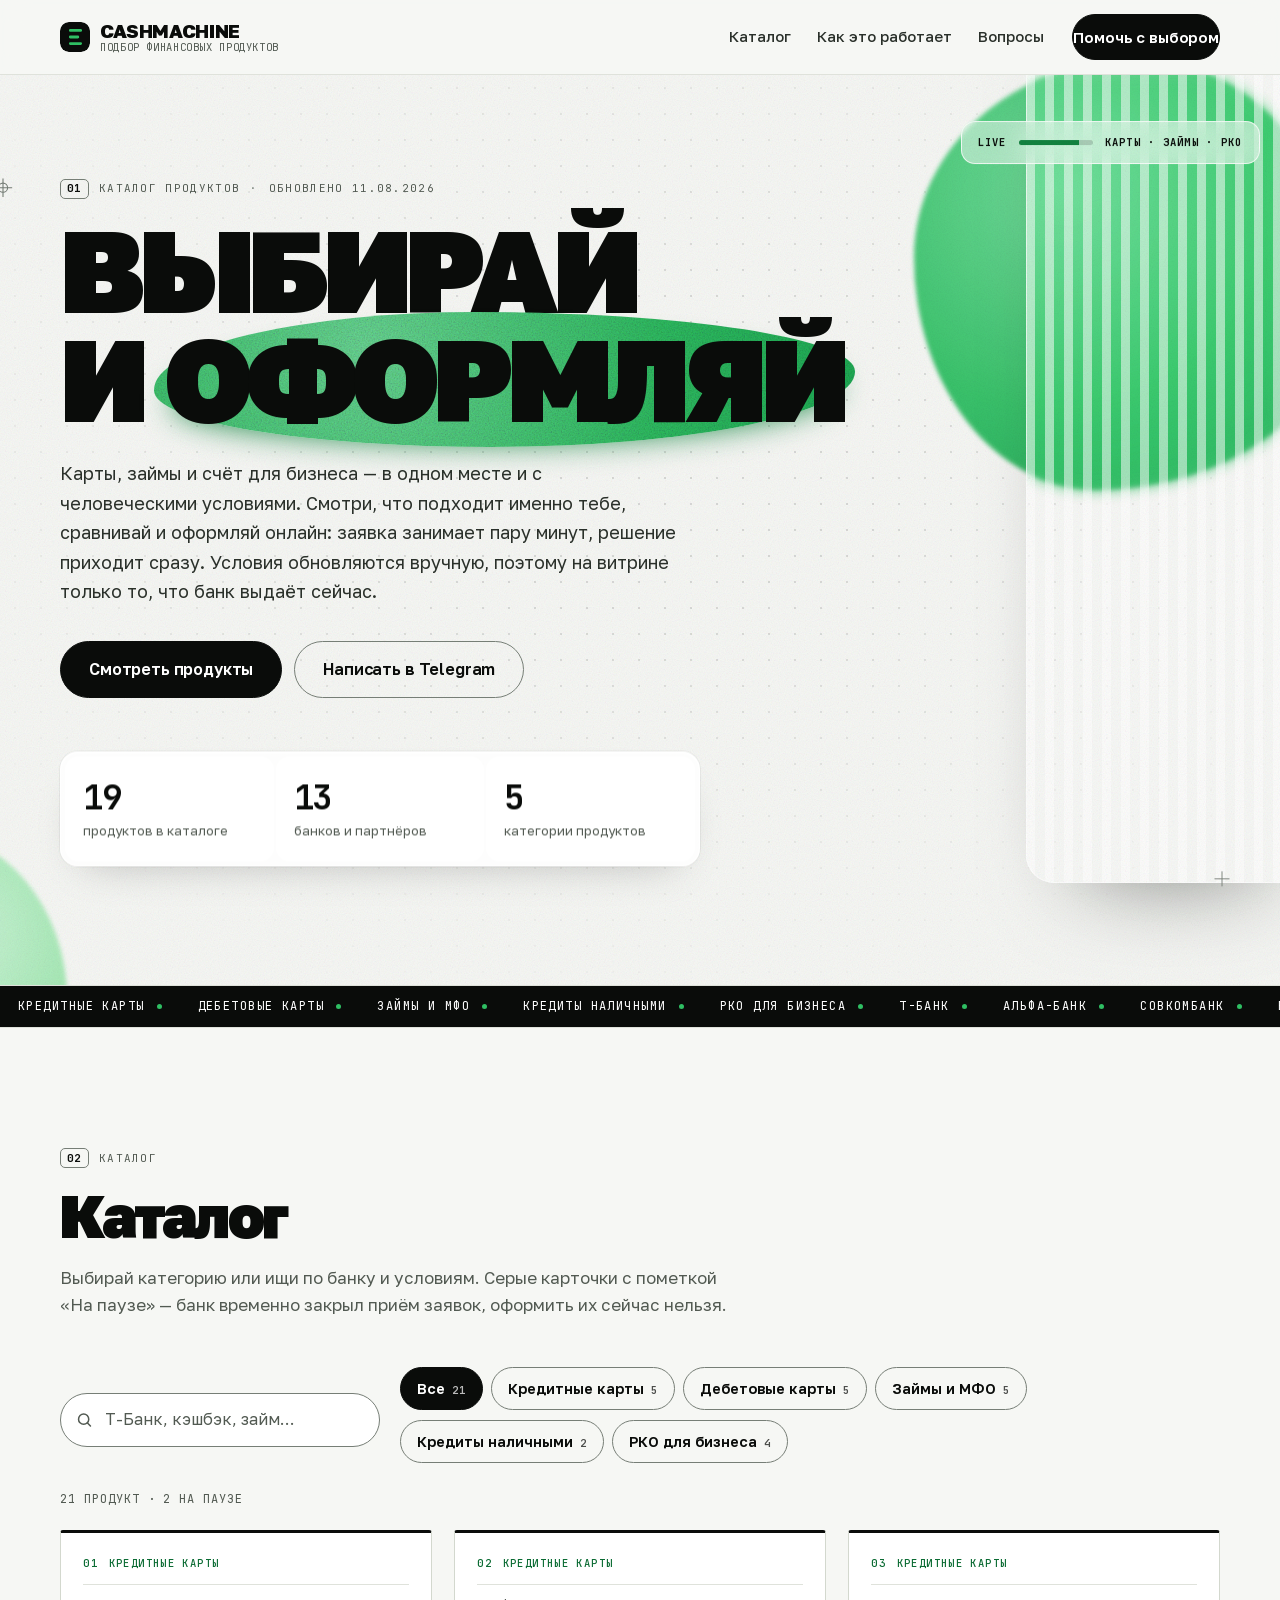
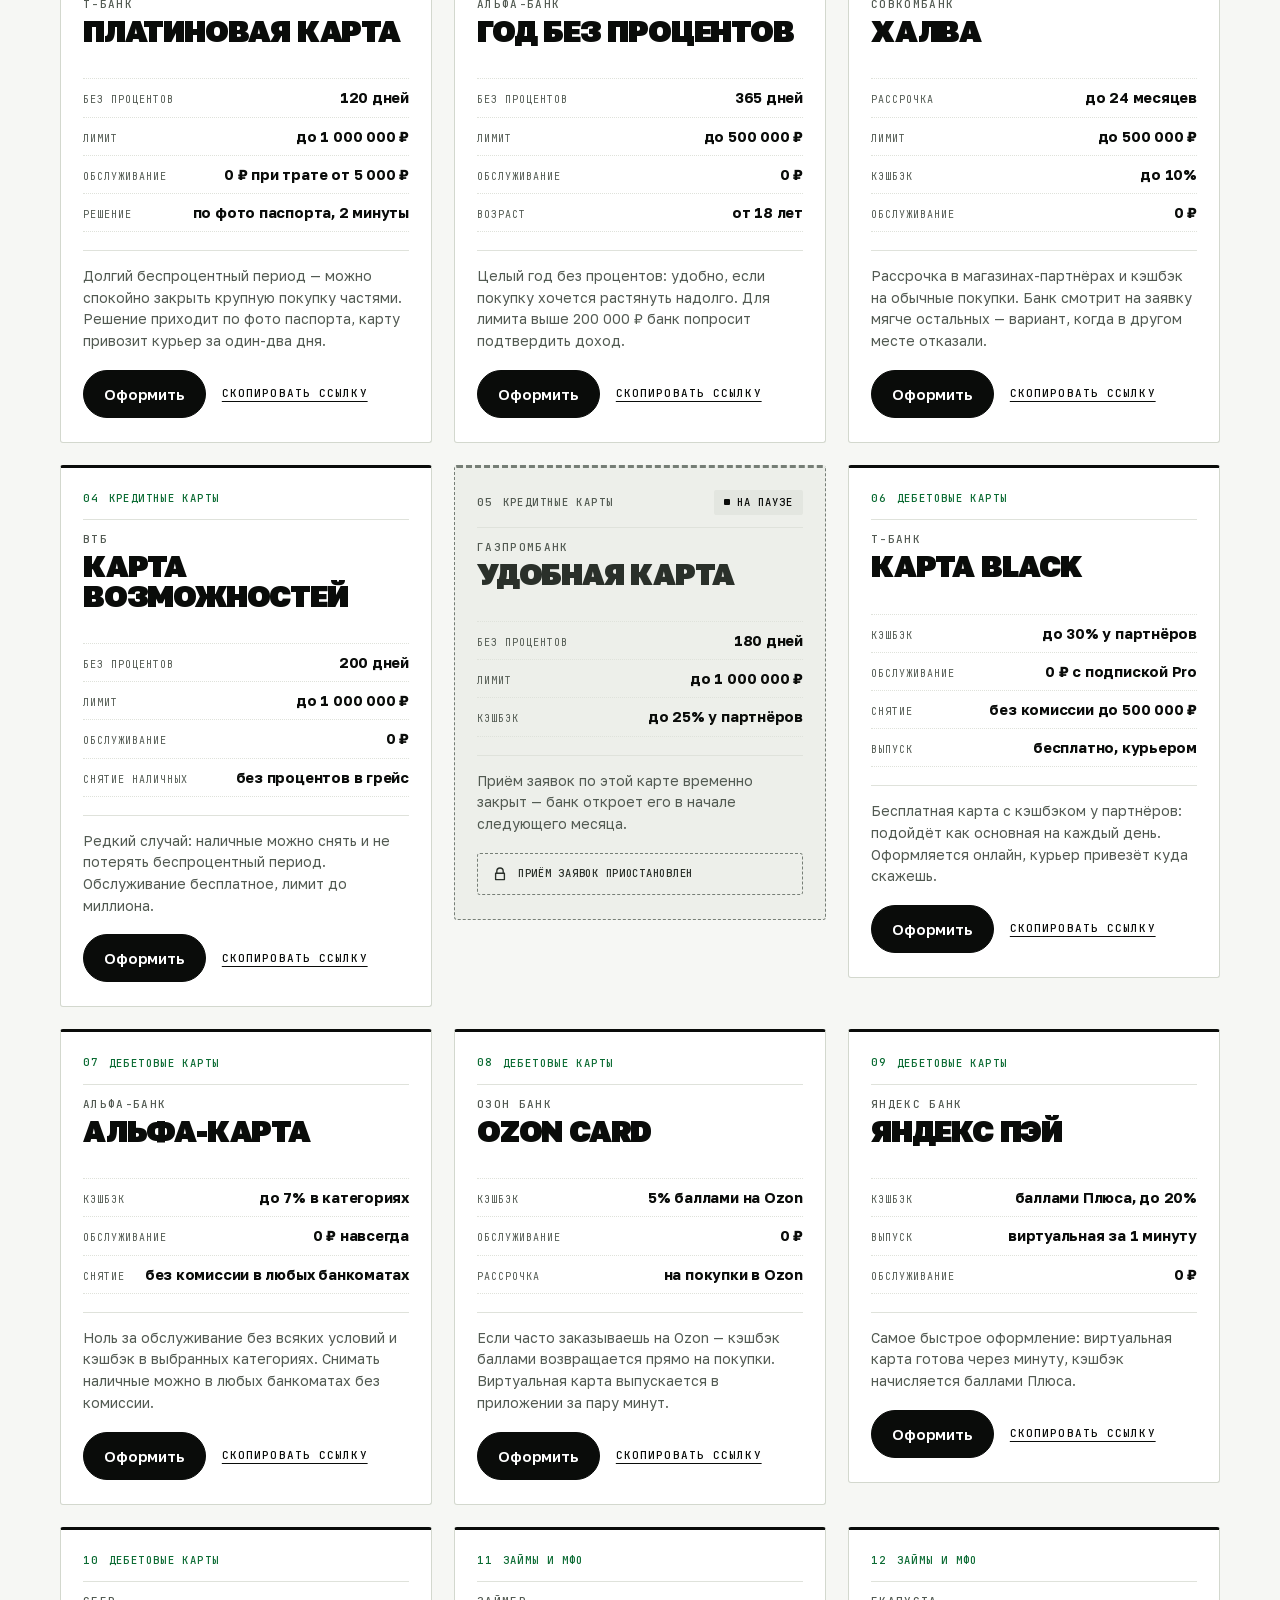
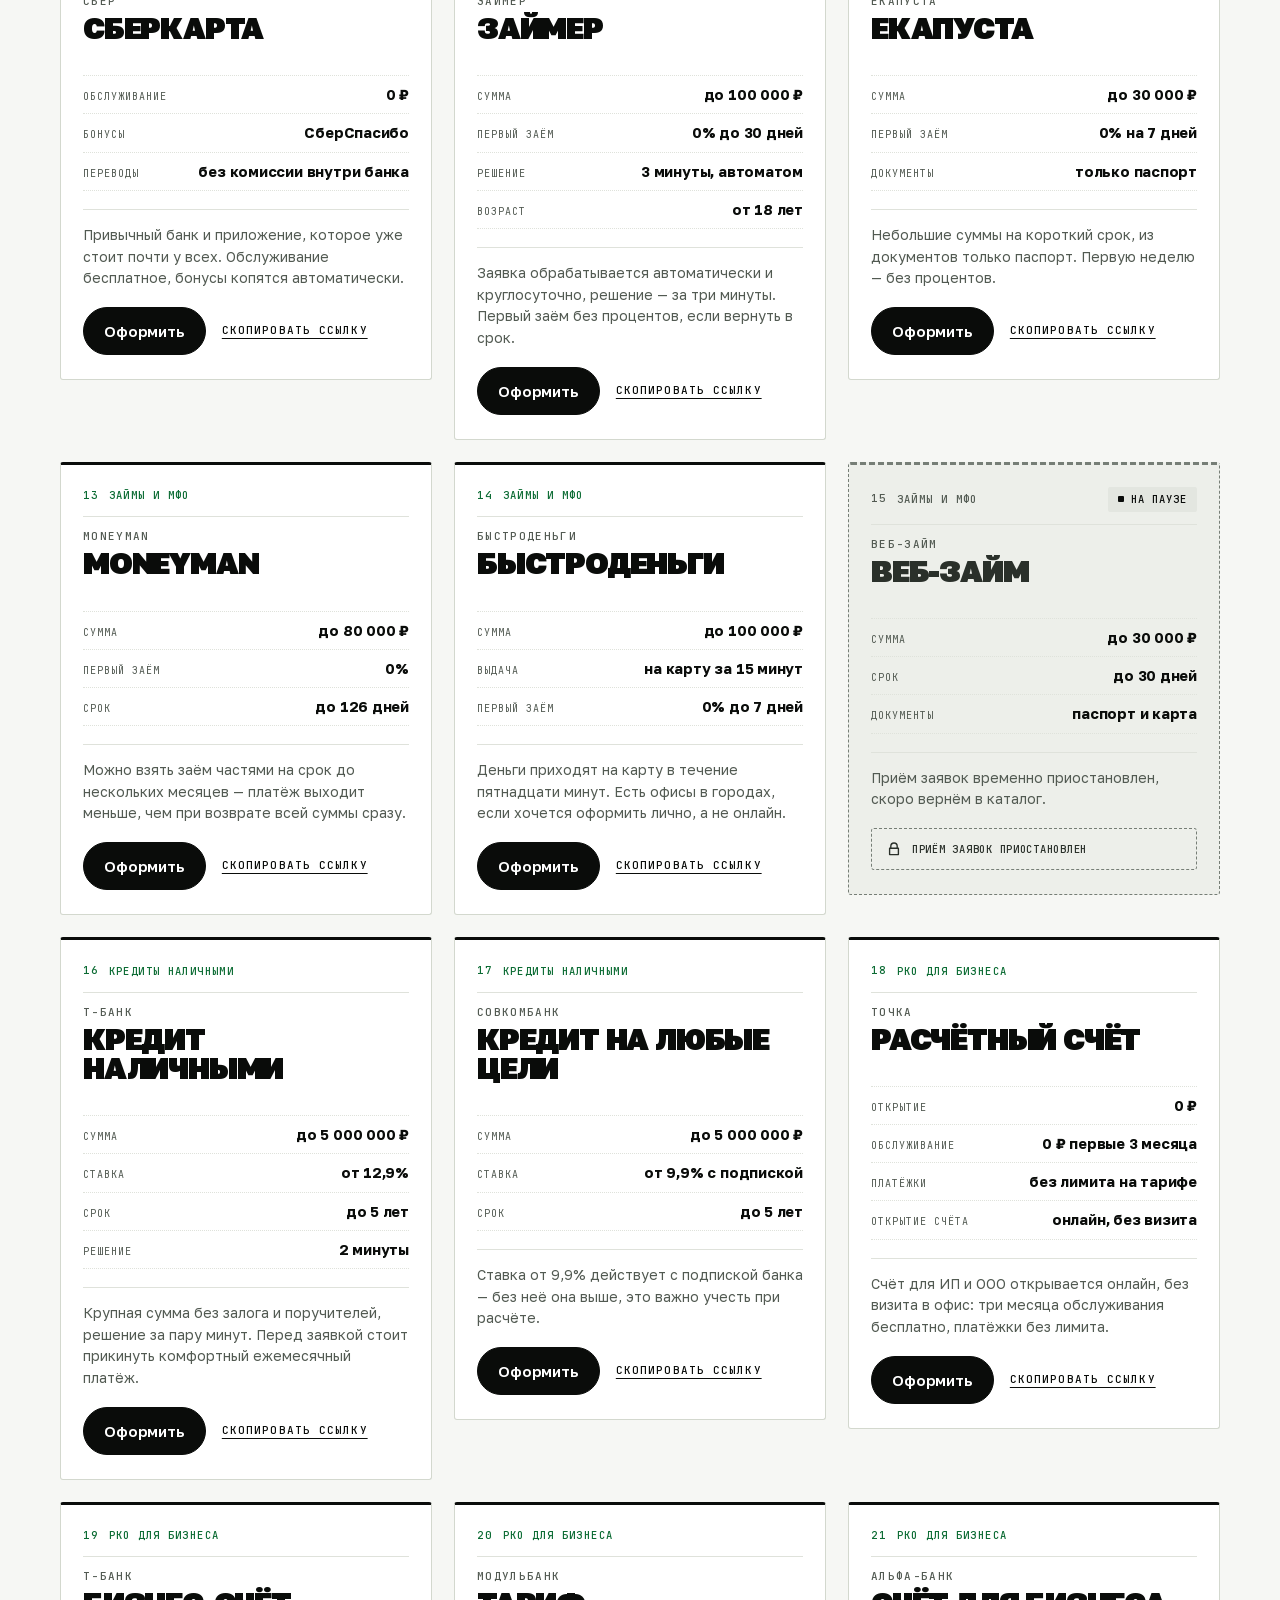
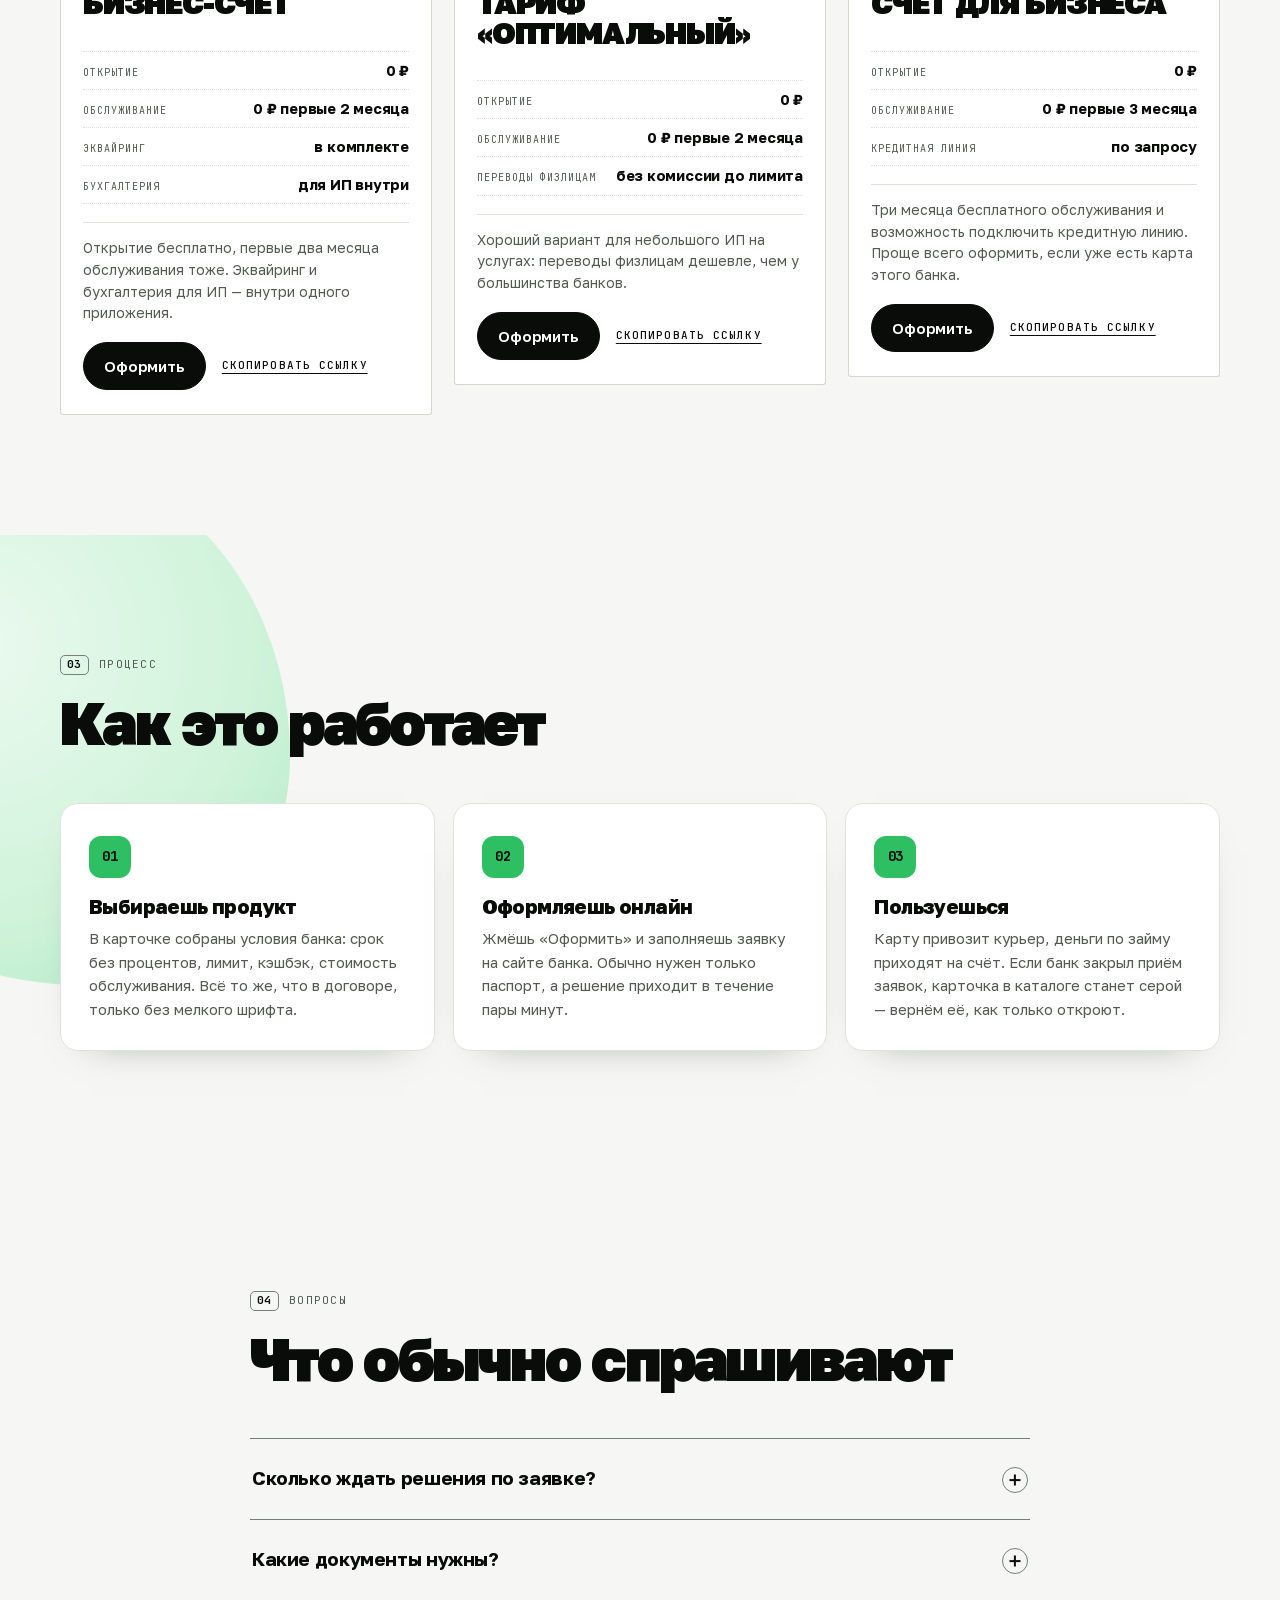
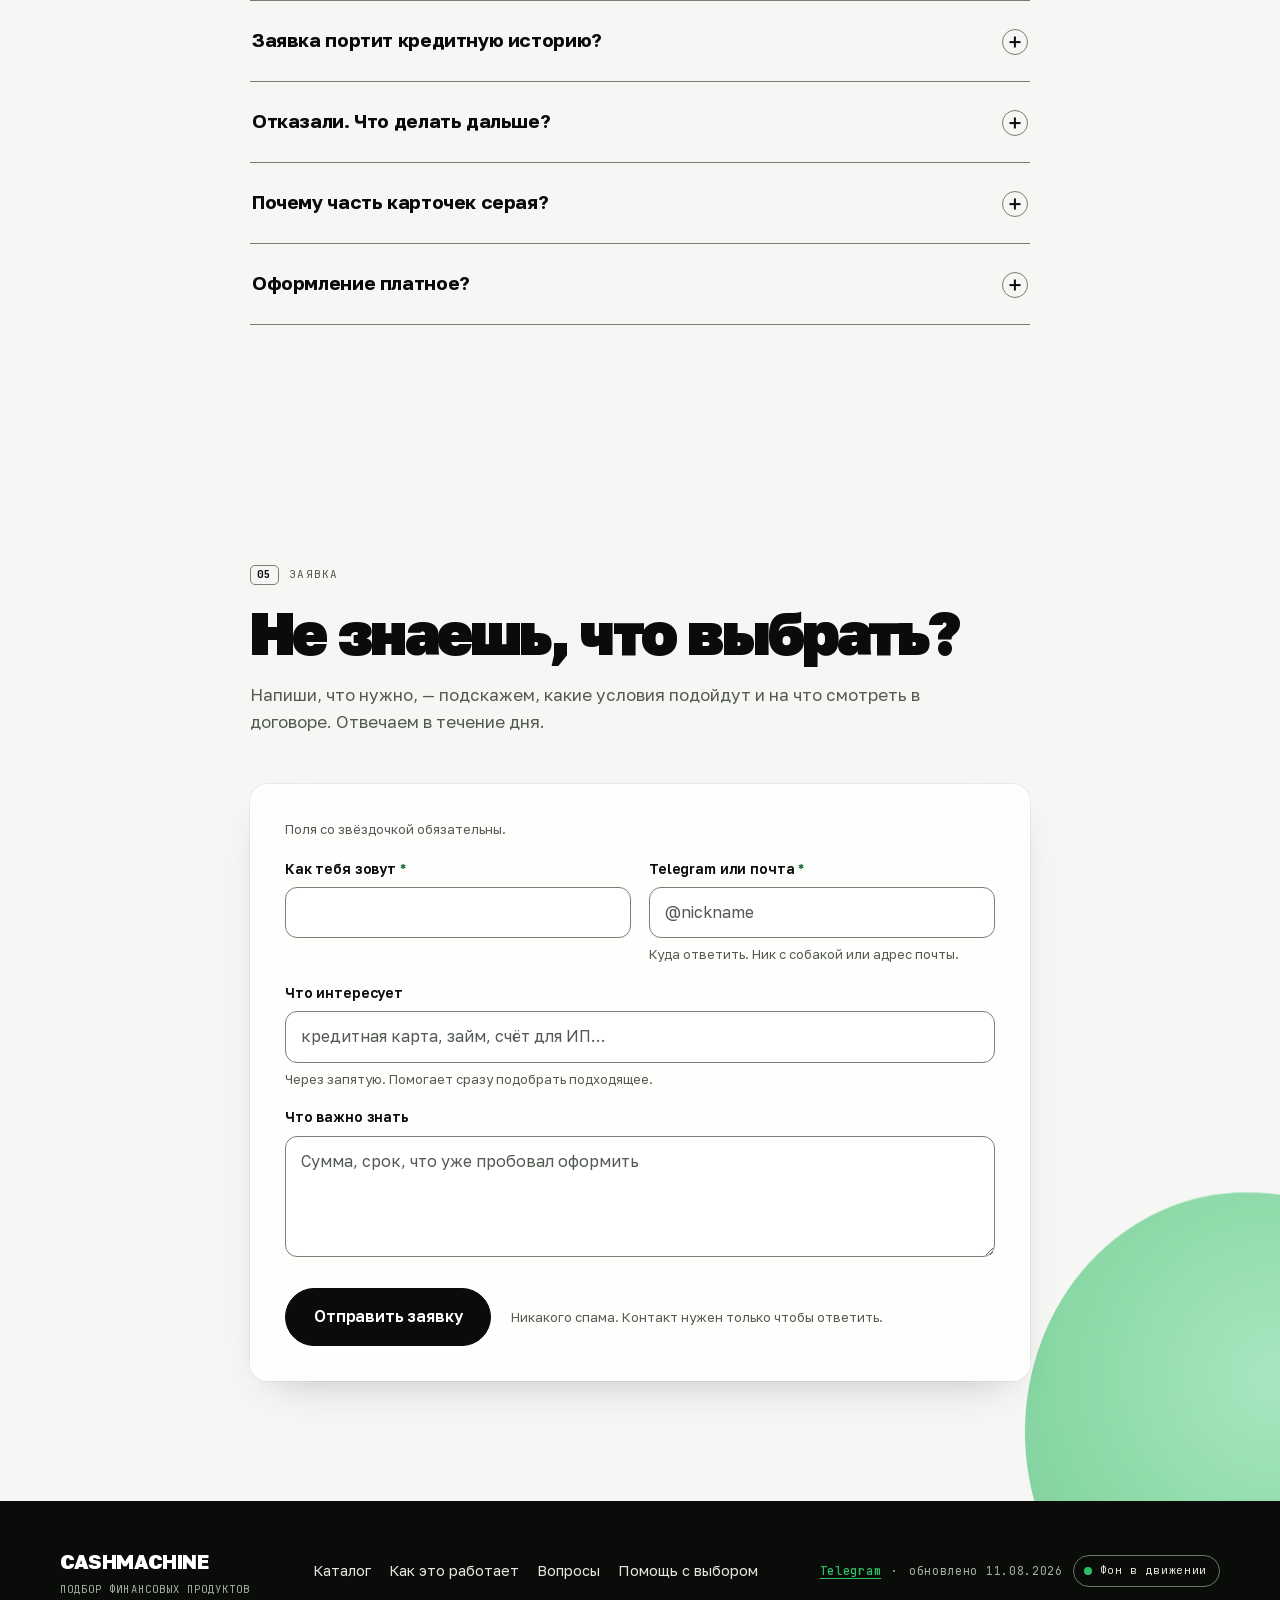
==== commit 0bebd2d3: "CASHMACHINE: витрина стала каталогом для клиента, выплаты убраны с сайта По правкам клиента: - назва" ====
--- a/index.html
+++ b/index.html
@@ -3,16 +3,16 @@
 <head>
 <meta charset="utf-8">
 <meta name="viewport" content="width=device-width, initial-scale=1, viewport-fit=cover">
-<title>EXECUTTR — витрина офферов</title>
-<meta name="description" content="Кредитные и дебетовые карты, займы, кредиты наличными и РКО в одном месте: условия, выплата и ссылка, которую можно скопировать в один клик.">
+<title>CASHMACHINE — подбор финансовых продуктов</title>
+<meta name="description" content="Кредитные и дебетовые карты, займы, кредиты наличными и счёт для бизнеса в одном каталоге: условия банков без мелкого шрифта, оформление онлайн за пару минут.">
 <meta name="theme-color" content="#F6F7F4">
-<meta property="og:title" content="EXECUTTR — витрина офферов">
-<meta property="og:description" content="Карты, займы и РКО: условия и выплата по каждому офферу. Ссылка копируется в один клик.">
+<meta property="og:title" content="CASHMACHINE — подбор финансовых продуктов">
+<meta property="og:description" content="Карты, займы и счёт для бизнеса: условия банков в одном месте, оформление онлайн.">
 <meta property="og:type" content="website">
 <link rel="icon" href="data:image/svg+xml,<svg xmlns='http://www.w3.org/2000/svg' viewBox='0 0 32 32'><rect width='32' height='32' rx='9' fill='%230A0C0A'/><path d='M11 9h11M11 16h8M11 23h11' stroke='%232FBF63' stroke-width='3' stroke-linecap='round'/></svg>">
 <link rel="preload" href="fonts/golos-q5uCsoe9Lv5t7Meb31EcExd8hK5SAMqbpw.woff2" as="font" type="font/woff2" crossorigin>
 <link rel="stylesheet" href="fonts/fonts.css">
-<link rel="stylesheet" href="styles.css?v=16">
+<link rel="stylesheet" href="styles.css?v=18">
 <!-- Выбор «фон в движении» читаем до отрисовки, иначе на долю секунды мигнёт анимация. -->
 <script>try{if(localStorage.getItem("executtr:motion")==="off")document.documentElement.dataset.motion="off";}catch(e){}</script>
 </head>
@@ -22,24 +22,25 @@
 
 <header class="masthead" id="masthead">
   <div class="shell masthead__inner">
-    <a class="brand" href="./" aria-label="EXECUTTR — на главную">
+    <a class="brand" href="./" aria-label="CASHMACHINE — на главную">
       <span class="brand__mark" aria-hidden="true">
         <svg viewBox="0 0 32 32" width="30" height="30" focusable="false"><rect width="32" height="32" rx="9" fill="currentColor"/><path d="M11 9h11M11 16h8M11 23h11" stroke="#2FBF63" stroke-width="3" stroke-linecap="round"/></svg>
       </span>
       <span class="brand__text">
-        <b class="brand__name" data-brand>EXECUTTR</b>
-        <span class="brand__sub mono" data-tagline>витрина офферов</span>
+        <b class="brand__name" data-brand>CASHMACHINE</b>
+        <span class="brand__sub mono" data-tagline>подбор финансовых продуктов</span>
       </span>
     </a>
 
     <nav class="masthead__nav" id="site-nav" aria-label="Разделы сайта">
       <ul role="list">
-        <li><a href="#catalog">Витрина</a></li>
-        <li><a href="#flow">Как работаем</a></li>
+        <li><a href="#catalog">Каталог</a></li>
+        <li><a href="#flow">Как это работает</a></li>
         <li><a href="#faq">Вопросы</a></li>
-        <li><a href="#lead">Заявка</a></li>
       </ul>
-      <a class="btn btn--ink masthead__cta" href="#lead">Оставить заявку</a>
+      <!-- Ссылку на форму в меню не дублируем: рядом стоит кнопка, которая
+           ведёт туда же, и два почти одинаковых пункта читаются как ошибка. -->
+      <a class="btn btn--ink masthead__cta" href="#lead">Помочь с выбором</a>
     </nav>
 
     <button type="button" class="burger" id="burger" aria-expanded="false" aria-controls="site-nav">
@@ -78,27 +79,27 @@
     <div class="shell hero__inner">
       <p class="eyebrow mono">
         <span class="eyebrow__idx">01</span>
-        <span>витрина офферов</span>
+        <span>каталог продуктов</span>
         <span class="eyebrow__dot" aria-hidden="true">·</span>
         <span>обновлено <time id="updated-at" datetime="2026-08-09">09.08.2026</time></span>
       </p>
 
       <h1 class="hero__title">
-        Бери ссылку<br>
-        и <span class="hero__hl"><span class="hero__hl-in">отправляй</span></span>
+        Выбирай<br>
+        и <span class="hero__hl"><span class="hero__hl-in">оформляй</span></span>
       </h1>
 
-      <p class="hero__lead" data-lead>Кредитки, дебетовки, займы и РКО — всё в одном месте. Открыл карточку, скопировал ссылку, отправил клиенту в личку. Всё, что встало на паузу, остаётся на витрине серым — чтобы ты видел картину целиком, а не гадал, куда делся оффер.</p>
+      <p class="hero__lead" data-lead>Карты, займы и счёт для бизнеса — в одном месте и с человеческими условиями. Смотри, что подходит именно тебе, сравнивай и оформляй онлайн: заявка занимает пару минут, решение приходит сразу.</p>
 
       <div class="hero__actions">
-        <a class="btn btn--ink btn--lg" href="#catalog">Смотреть офферы</a>
-        <a class="btn btn--line btn--lg" id="hero-tg" href="https://t.me/executtr" target="_blank" rel="noopener">Написать в Telegram<span class="vh"> (откроется в новой вкладке)</span></a>
+        <a class="btn btn--ink btn--lg" href="#catalog">Смотреть продукты</a>
+        <a class="btn btn--line btn--lg" id="hero-tg" href="https://t.me/+mv1MtHMozWk2YTJi" target="_blank" rel="noopener">Написать в Telegram<span class="vh"> (откроется в новой вкладке)</span></a>
       </div>
 
       <ul class="hero__stats glass" role="list" data-par="0.05">
         <li>
           <b class="mono" id="stat-active">—</b>
-          <span>офферов в работе</span>
+          <span>продуктов в каталоге</span>
         </li>
         <li>
           <b class="mono" id="stat-banks">—</b>
@@ -122,13 +123,13 @@
     <div class="shell">
       <div class="section__head">
         <p class="eyebrow mono"><span class="eyebrow__idx">02</span><span>каталог</span></p>
-        <h2 class="section__title" id="catalog-h">Офферы</h2>
-        <p class="section__sub">Фильтруй по категории или ищи по банку и условиям. Карточки с пометкой «На паузе» сейчас не в работе — ссылку по ним забрать нельзя.</p>
+        <h2 class="section__title" id="catalog-h">Каталог</h2>
+        <p class="section__sub">Выбирай категорию или ищи по банку и условиям. Серые карточки с пометкой «На паузе» — банк временно закрыл приём заявок, оформить их сейчас нельзя.</p>
       </div>
 
       <div class="tools">
         <div class="tools__search">
-          <label class="vh" for="q">Поиск по офферам</label>
+          <label class="vh" for="q">Поиск по продуктам</label>
           <span class="tools__ico" aria-hidden="true">
             <svg viewBox="0 0 20 20" width="17" height="17" focusable="false"><circle cx="9" cy="9" r="6" fill="none" stroke="currentColor" stroke-width="1.8"/><path d="M13.5 13.5 17 17" stroke="currentColor" stroke-width="1.8" stroke-linecap="round"/></svg>
           </span>
@@ -146,7 +147,7 @@
 
       <p class="empty" id="empty" hidden>
         Ничего не нашлось. Попробуй другое слово или сбрось фильтр —
-        <button type="button" class="linkish" id="reset-filters">показать все офферы</button>.
+        <button type="button" class="linkish" id="reset-filters">показать все продукты</button>.
       </p>
     </div>
   </section>
@@ -163,18 +164,18 @@
       <ol class="steps" role="list">
         <li class="step">
           <span class="step__n mono" aria-hidden="true">01</span>
-          <h3>Копируешь ссылку</h3>
-          <p>Открываешь карточку нужного оффера, жмёшь «Скопировать ссылку» — она уже в буфере. Ничего запрашивать и ждать не нужно.</p>
+          <h3>Выбираешь продукт</h3>
+          <p>В карточке собраны условия банка: срок без процентов, лимит, кэшбэк, стоимость обслуживания. Всё то же, что в договоре, только без мелкого шрифта.</p>
         </li>
         <li class="step">
           <span class="step__n mono" aria-hidden="true">02</span>
-          <h3>Отправляешь клиенту</h3>
-          <p>Кидаешь ссылку в личку как есть. Не сокращай и не переписывай хвост: внутри твоя метка, по ней заявка привязывается к тебе.</p>
+          <h3>Оформляешь онлайн</h3>
+          <p>Жмёшь «Оформить» и заполняешь заявку на сайте банка. Обычно нужен только паспорт, а решение приходит в течение пары минут.</p>
         </li>
         <li class="step">
           <span class="step__n mono" aria-hidden="true">03</span>
-          <h3>Получаешь выплату</h3>
-          <p>Клиент оформил — заявка попала в отчёт. Что считается результатом, написано в карточке: активация карты, выдача займа или первый платёж по счёту.</p>
+          <h3>Пользуешься</h3>
+          <p>Карту привозит курьер, деньги по займу приходят на счёт. Если банк закрыл приём заявок, карточка в каталоге станет серой — вернём её, как только откроют.</p>
         </li>
       </ol>
     </div>
@@ -197,8 +198,8 @@
     <div class="shell shell--narrow">
       <div class="section__head">
         <p class="eyebrow mono"><span class="eyebrow__idx">05</span><span>заявка</span></p>
-        <h2 class="section__title" id="lead-h">Хочешь получить доступ?</h2>
-        <p class="section__sub">Напиши, откуда клиенты и сколько заявок в месяц тянешь. Отвечаем в течение дня — обычно быстрее.</p>
+        <h2 class="section__title" id="lead-h">Не знаешь, что выбрать?</h2>
+        <p class="section__sub">Напиши, что нужно, — подскажем, какие условия подойдут и на что смотреть в договоре. Отвечаем в течение дня.</p>
       </div>
 
       <div class="glass lead__card">
@@ -225,14 +226,14 @@
             </div>
 
             <div class="field field--full">
-              <label for="f-source">Откуда клиенты</label>
-              <input id="f-source" name="source" type="text" autocomplete="off" placeholder="личка в Telegram, чаты, знакомые, реклама…" aria-describedby="f-source-hint">
-              <p class="hint" id="f-source-hint">Через запятую. Помогает сразу подобрать подходящие офферы.</p>
+              <label for="f-source">Что интересует</label>
+              <input id="f-source" name="source" type="text" autocomplete="off" placeholder="кредитная карта, займ, счёт для ИП…" aria-describedby="f-source-hint">
+              <p class="hint" id="f-source-hint">Через запятую. Помогает сразу подобрать подходящее.</p>
             </div>
 
             <div class="field field--full">
               <label for="f-comment">Что важно знать</label>
-              <textarea id="f-comment" name="comment" rows="4" autocomplete="off" placeholder="Сколько заявок в месяц, с какими продуктами уже работал"></textarea>
+              <textarea id="f-comment" name="comment" rows="4" autocomplete="off" placeholder="Сумма, срок, что уже пробовал оформить"></textarea>
             </div>
           </div>
 
@@ -261,19 +262,19 @@
 <footer class="footer">
   <div class="shell footer__inner">
     <div class="footer__brand">
-      <b data-brand>EXECUTTR</b>
-      <span class="mono" data-tagline>витрина офферов</span>
+      <b data-brand>CASHMACHINE</b>
+      <span class="mono" data-tagline>подбор финансовых продуктов</span>
     </div>
     <nav class="footer__nav" aria-label="Разделы сайта в подвале">
       <ul role="list">
-        <li><a href="#catalog">Витрина</a></li>
-        <li><a href="#flow">Как работаем</a></li>
+        <li><a href="#catalog">Каталог</a></li>
+        <li><a href="#flow">Как это работает</a></li>
         <li><a href="#faq">Вопросы</a></li>
-        <li><a href="#lead">Заявка</a></li>
+        <li><a href="#lead">Помощь с выбором</a></li>
       </ul>
     </nav>
     <div class="footer__meta mono">
-      <a id="footer-tg" href="https://t.me/executtr" target="_blank" rel="noopener">Telegram<span class="vh"> (откроется в новой вкладке)</span></a>
+      <a id="footer-tg" href="https://t.me/+mv1MtHMozWk2YTJi" target="_blank" rel="noopener">Telegram<span class="vh"> (откроется в новой вкладке)</span></a>
       <span aria-hidden="true">·</span>
       <span>обновлено <span id="updated-foot">09.08.2026</span></span>
       <button type="button" class="motion-toggle" id="motion-toggle" aria-pressed="true">Фон в движении</button>
@@ -294,7 +295,7 @@
 <p class="vh" id="live" role="status" aria-live="polite" aria-atomic="true"></p>
 <p class="vh" id="live-alert" role="alert" aria-atomic="true"></p>
 
-<script src="data.js?v=16"></script>
-<script src="app.js?v=16"></script>
+<script src="data.js?v=18"></script>
+<script src="app.js?v=18"></script>
 </body>
 </html>
--- a/styles.css
+++ b/styles.css
@@ -1,5 +1,5 @@
 /* ==========================================================================
-   EXECUTTR — витрина офферов
+   CASHMACHINE — подбор финансовых продуктов
    Одна тема: бумага, чёрный, зелёный. Mobile-first.
    Контрастные пары проверены: основной текст 19.6:1, второстепенный 6.6:1,
    границы полей 3.9:1, зелёный текст 4.5:1.
@@ -959,32 +959,6 @@
   border-top: 1px solid var(--hair);
 }
 
-/* Выплата — главное число карточки. Не зелёная плашка, а крупная цифра
-   с зелёной подсечкой: то же, что заголовок в хиро, только в цифрах. */
-.card__pay {
-  display: block;
-  margin-bottom: 16px;
-}
-.card__pay-sum {
-  /* inline-block — чтобы зелёная подсечка была по ширине самой суммы,
-     а не превращалась в разделитель на всю карточку. */
-  display: inline-block;
-  position: relative;
-  font-size: 34px;
-  font-weight: 900;
-  letter-spacing: -0.04em;
-  line-height: 1;
-  color: var(--ink);
-  font-variant-numeric: tabular-nums;
-}
-.card__pay.is-live .card__pay-sum::after {
-  content: "";
-  position: absolute;
-  left: 0; right: 0; bottom: -5px;
-  height: 4px;
-  background: var(--green);
-}
-
 /* --------------------------------------------------------------------------
    Появление на скролле. Начальное состояние включает только скрипт
    (html[data-reveal="on"]) — при выключенном движении или без JS всё на месте.
@@ -1013,37 +987,18 @@
   transform: none;
 }
 
-/* Зелёная подсечка под суммой дорисовывается вместе с карточкой. */
-[data-reveal="on"] .cards > li .card__pay.is-live .card__pay-sum::after {
-  transform: scaleX(0);
-  transform-origin: left center;
-  transition: transform .45s var(--ease) .12s;
-}
-[data-reveal="on"] .cards > li[data-in] .card__pay.is-live .card__pay-sum::after {
-  transform: scaleX(1);
-}
-.card__pay-for {
-  display: block;
-  margin-top: 13px;
-  font-family: 'JetBrains Mono', ui-monospace, monospace;
-  font-size: 10px;
-  font-weight: 500;
-  letter-spacing: .1em;
-  text-transform: uppercase;
-  color: var(--muted);
-}
-.card--paused .card__pay-sum { color: var(--muted); }
-
-/* Две равные кнопки делали карточку похожей на форму. Копирование —
-   основное действие и остаётся кнопкой, «Перейти» — текстовая ссылка. */
+
+/* Две равные кнопки делали карточку похожей на форму. Главное действие —
+   «Оформить», рядом текстом — копирование ссылки. Селекторы по data-act,
+   чтобы стиль не зависел от того, кнопка это или ссылка. */
 .card__actions {
   display: flex;
   align-items: center;
   gap: 16px;
   margin-top: auto;
 }
-.card__actions .btn--ink { flex: 0 1 auto; }
-.card__actions .btn--line {
+.card__actions [data-act="go"] { flex: 0 1 auto; }
+.card__actions [data-act="copy"] {
   flex: 0 0 auto;
   min-height: 0;
   padding: 0;
@@ -1060,11 +1015,16 @@
   text-underline-offset: 4px;
   text-decoration-thickness: 1px;
 }
-.card__actions .btn--line::after { content: " ↗"; text-decoration: none; }
-.card__actions .btn--line:hover {
+.card__actions [data-act="copy"]:hover {
   background: none;
   color: var(--green-ink);
   text-decoration-thickness: 2px;
+}
+/* Успех копирования на текстовой кнопке: зелёный текст и галочка,
+   заливку тут рисовать некуда. */
+.card__actions [data-act="copy"].is-done {
+  color: var(--green-ink);
+  background: none;
 }
 
 /* Подпись кнопки при копировании не меняется — она и есть доступное имя.
@@ -1517,7 +1477,6 @@
   [data-reveal="on"] .lead__card,
   [data-reveal="on"] .hero__stats,
   [data-reveal="on"] .cards > li { opacity: 1 !important; transform: none !important; }
-  [data-reveal="on"] .card__pay.is-live .card__pay-sum::after { transform: none !important; }
 }
 
 /* Тот же результат, но по кнопке в подвале — для тех, у кого системная
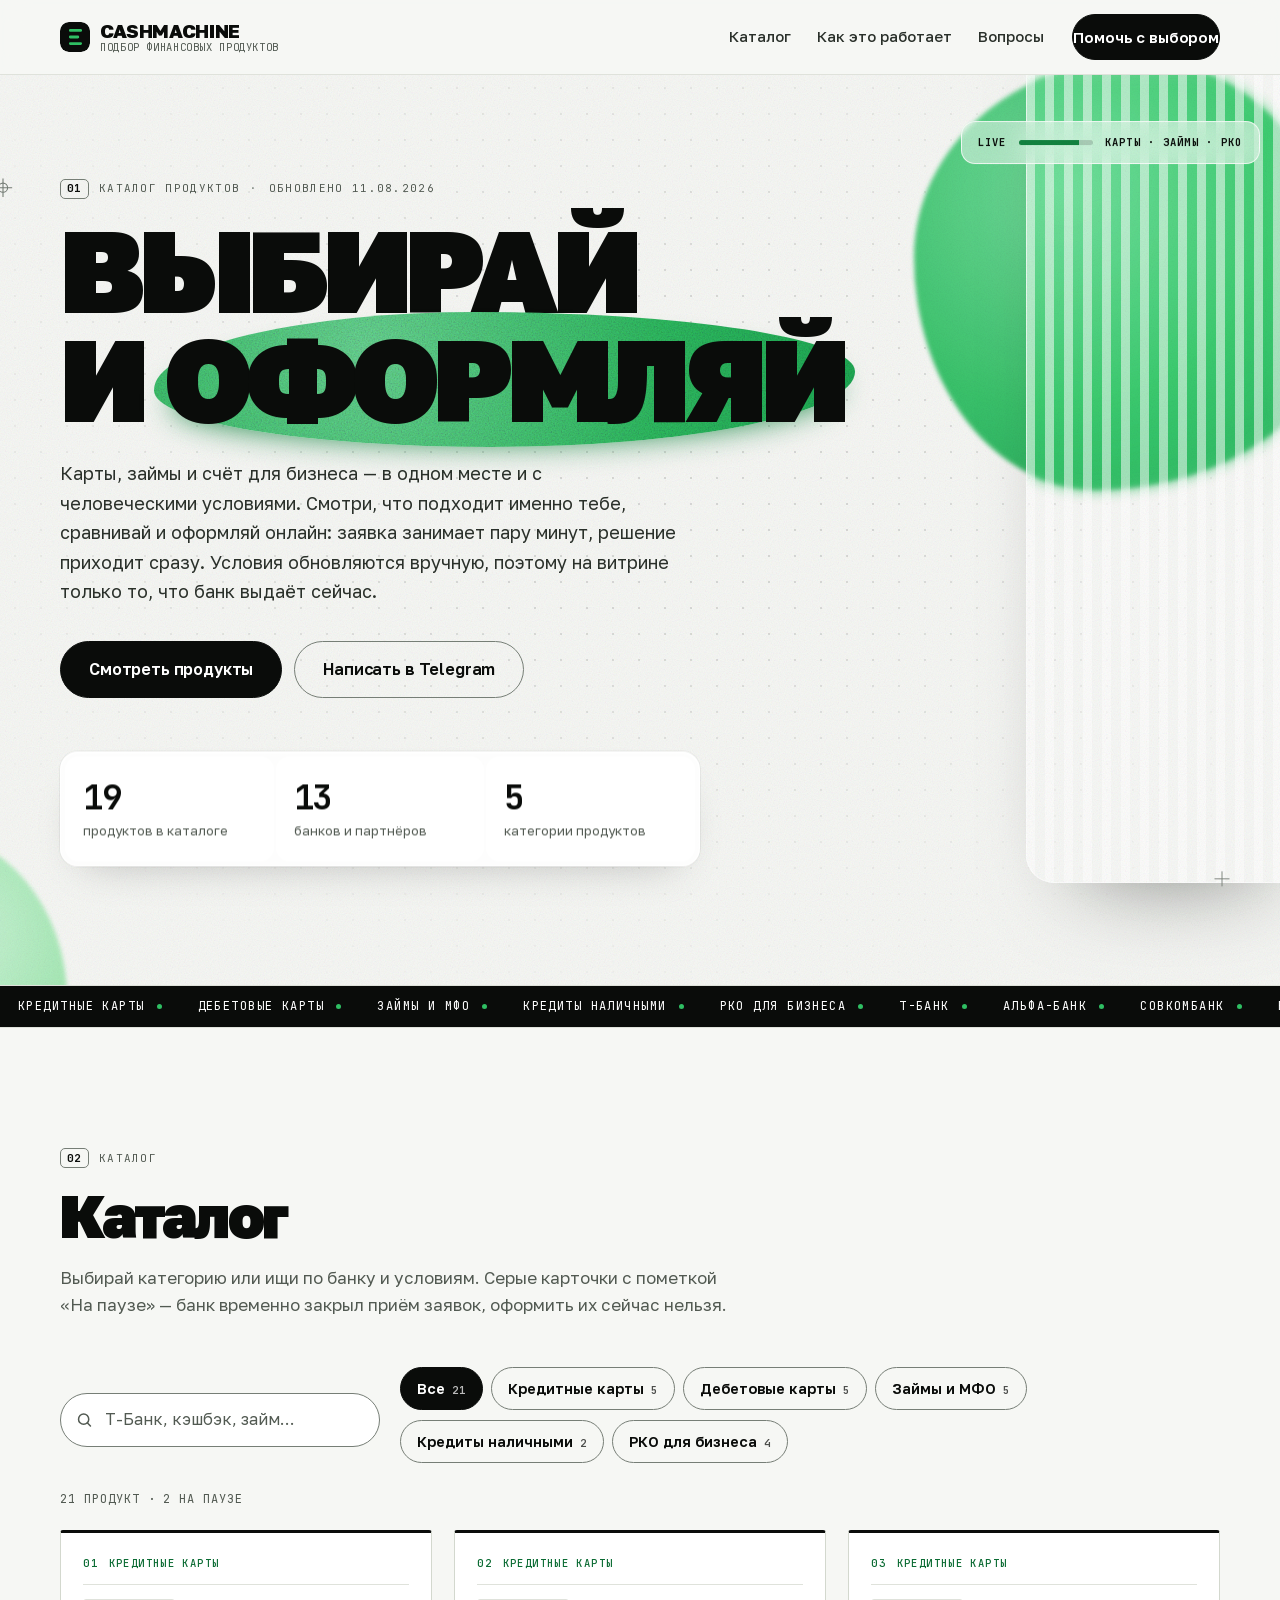
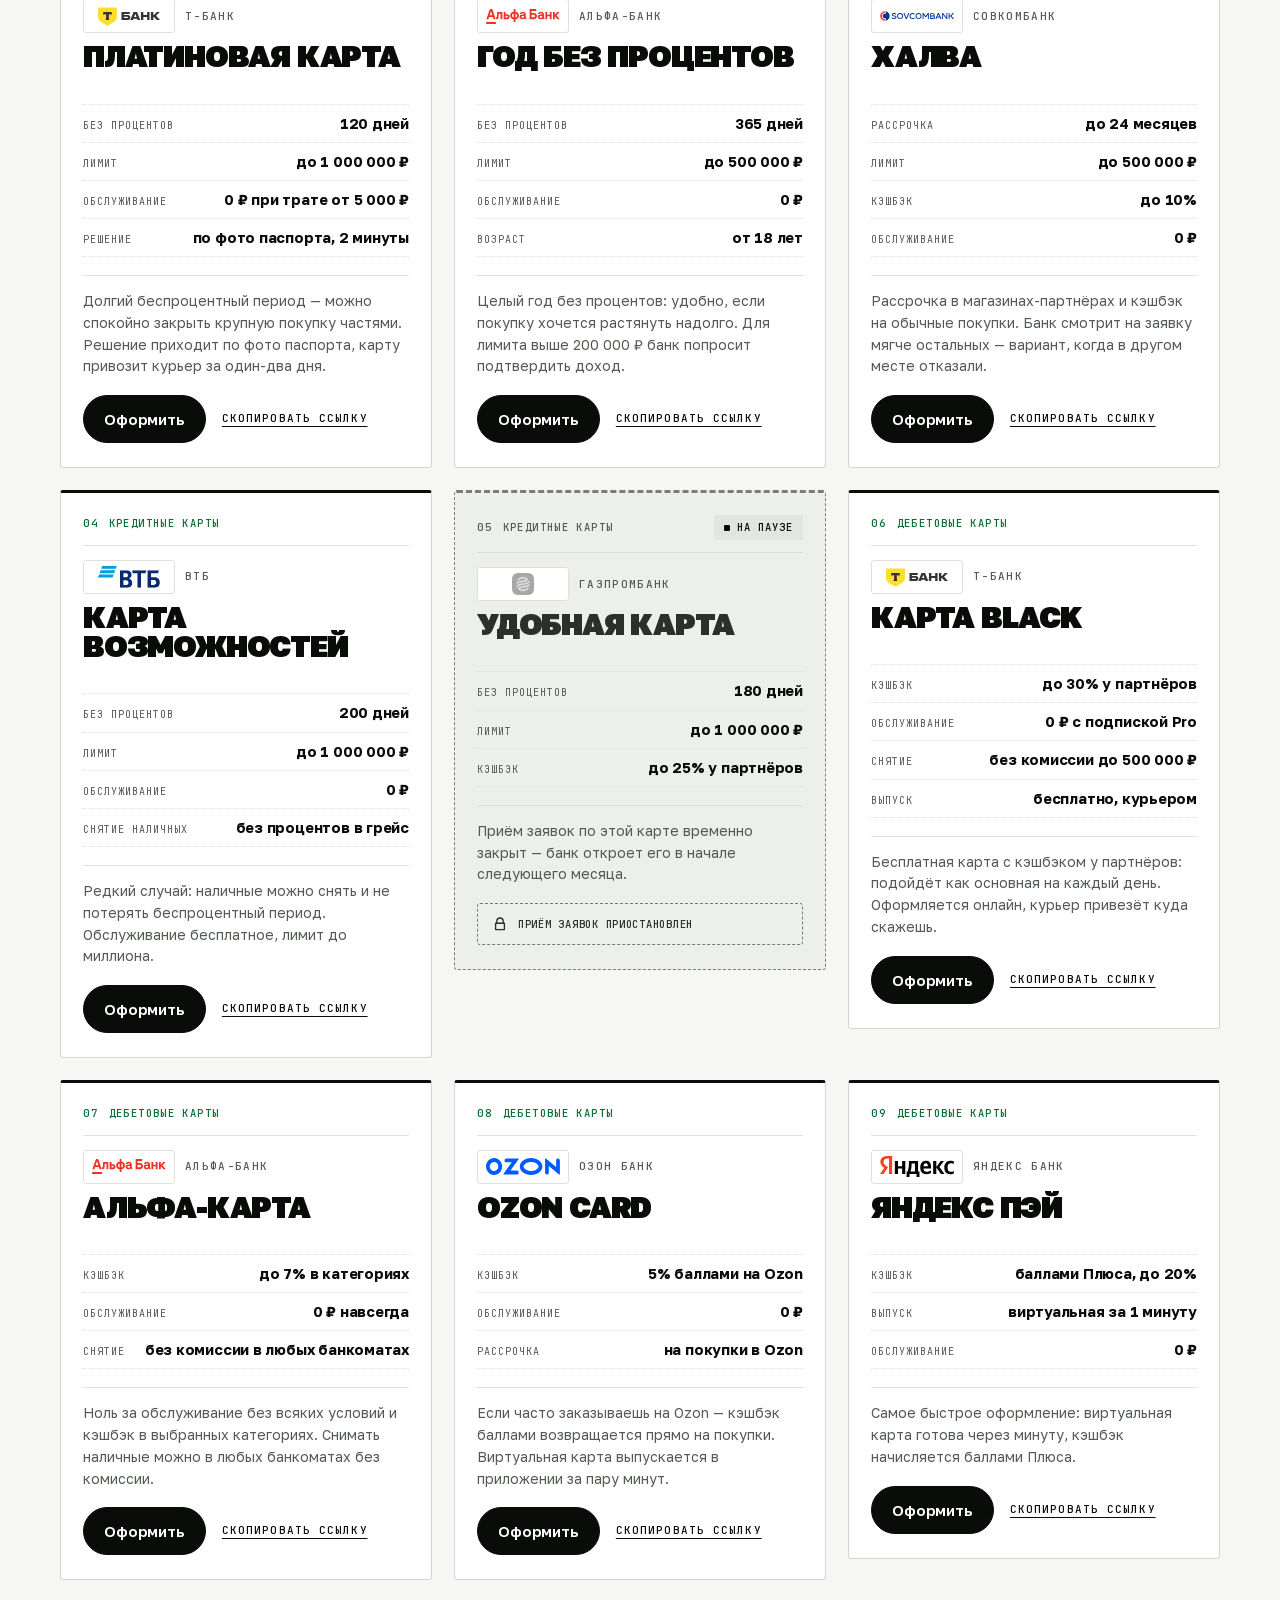
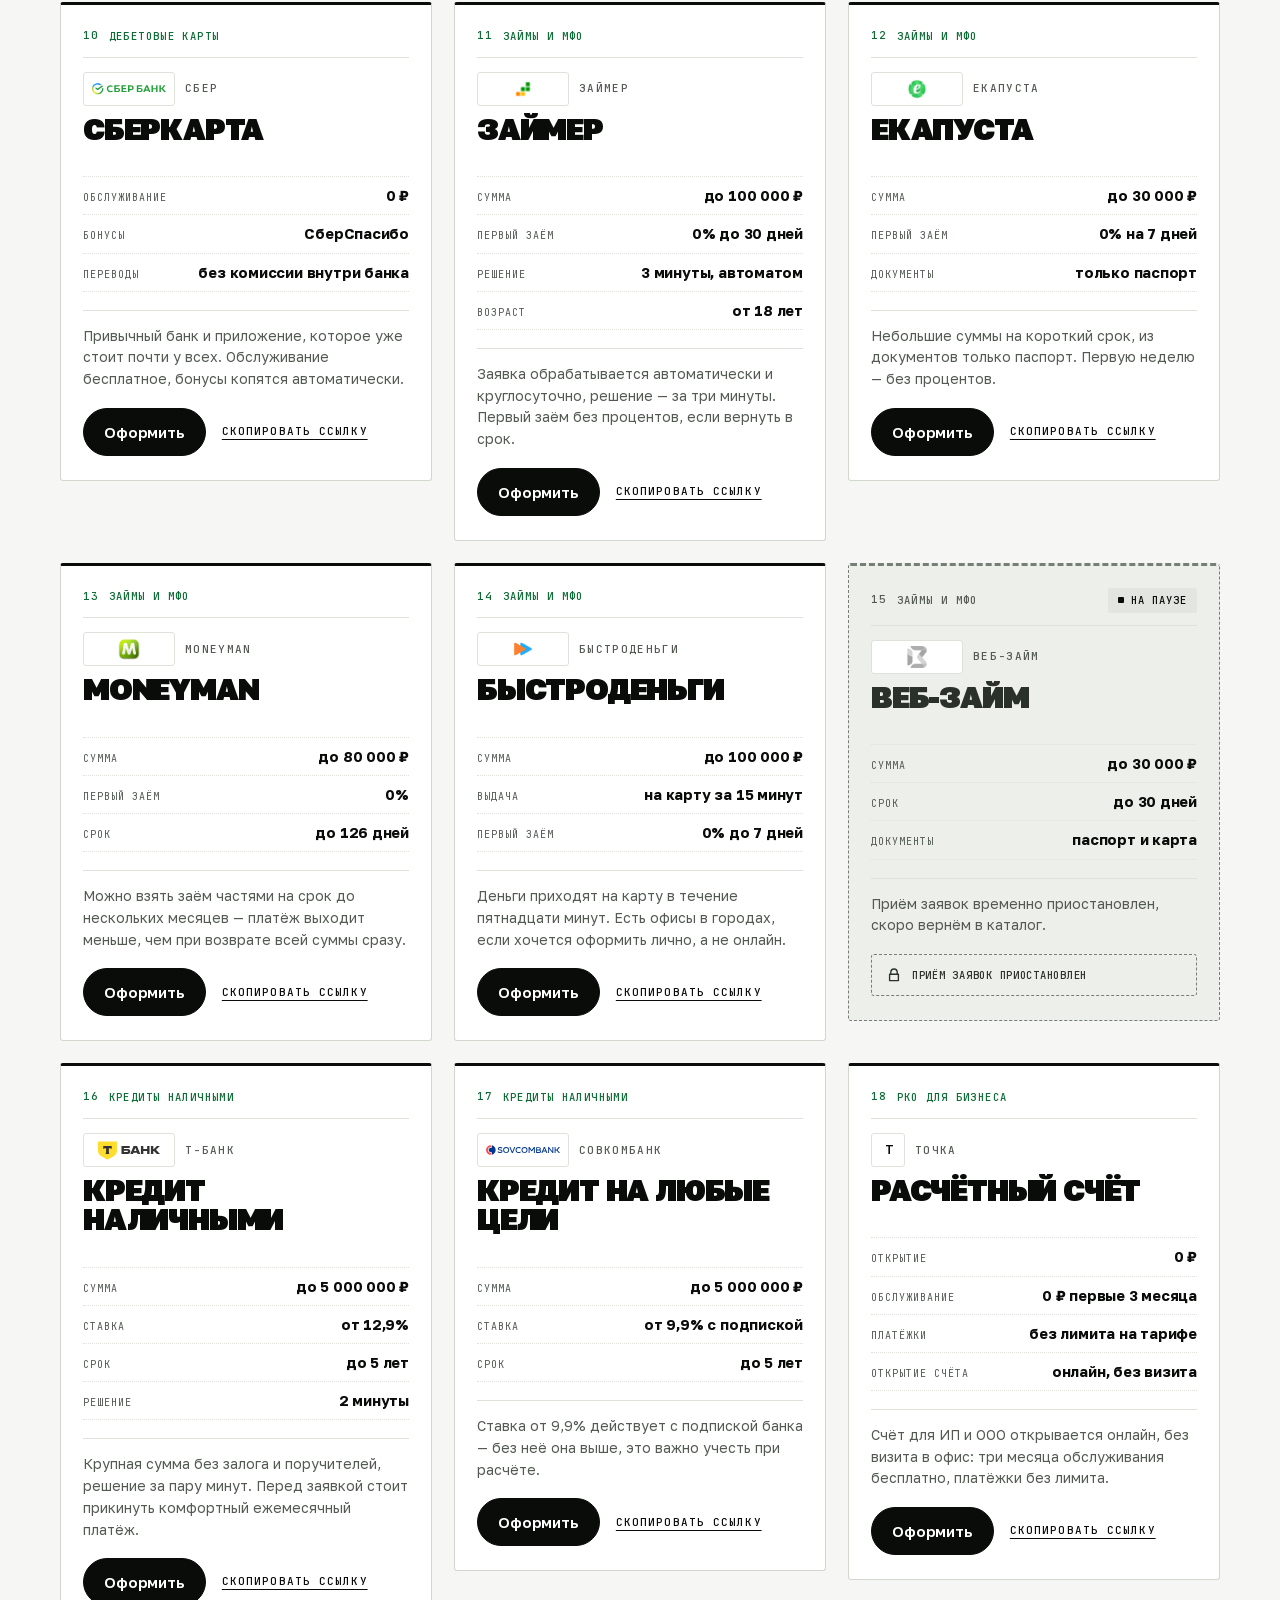
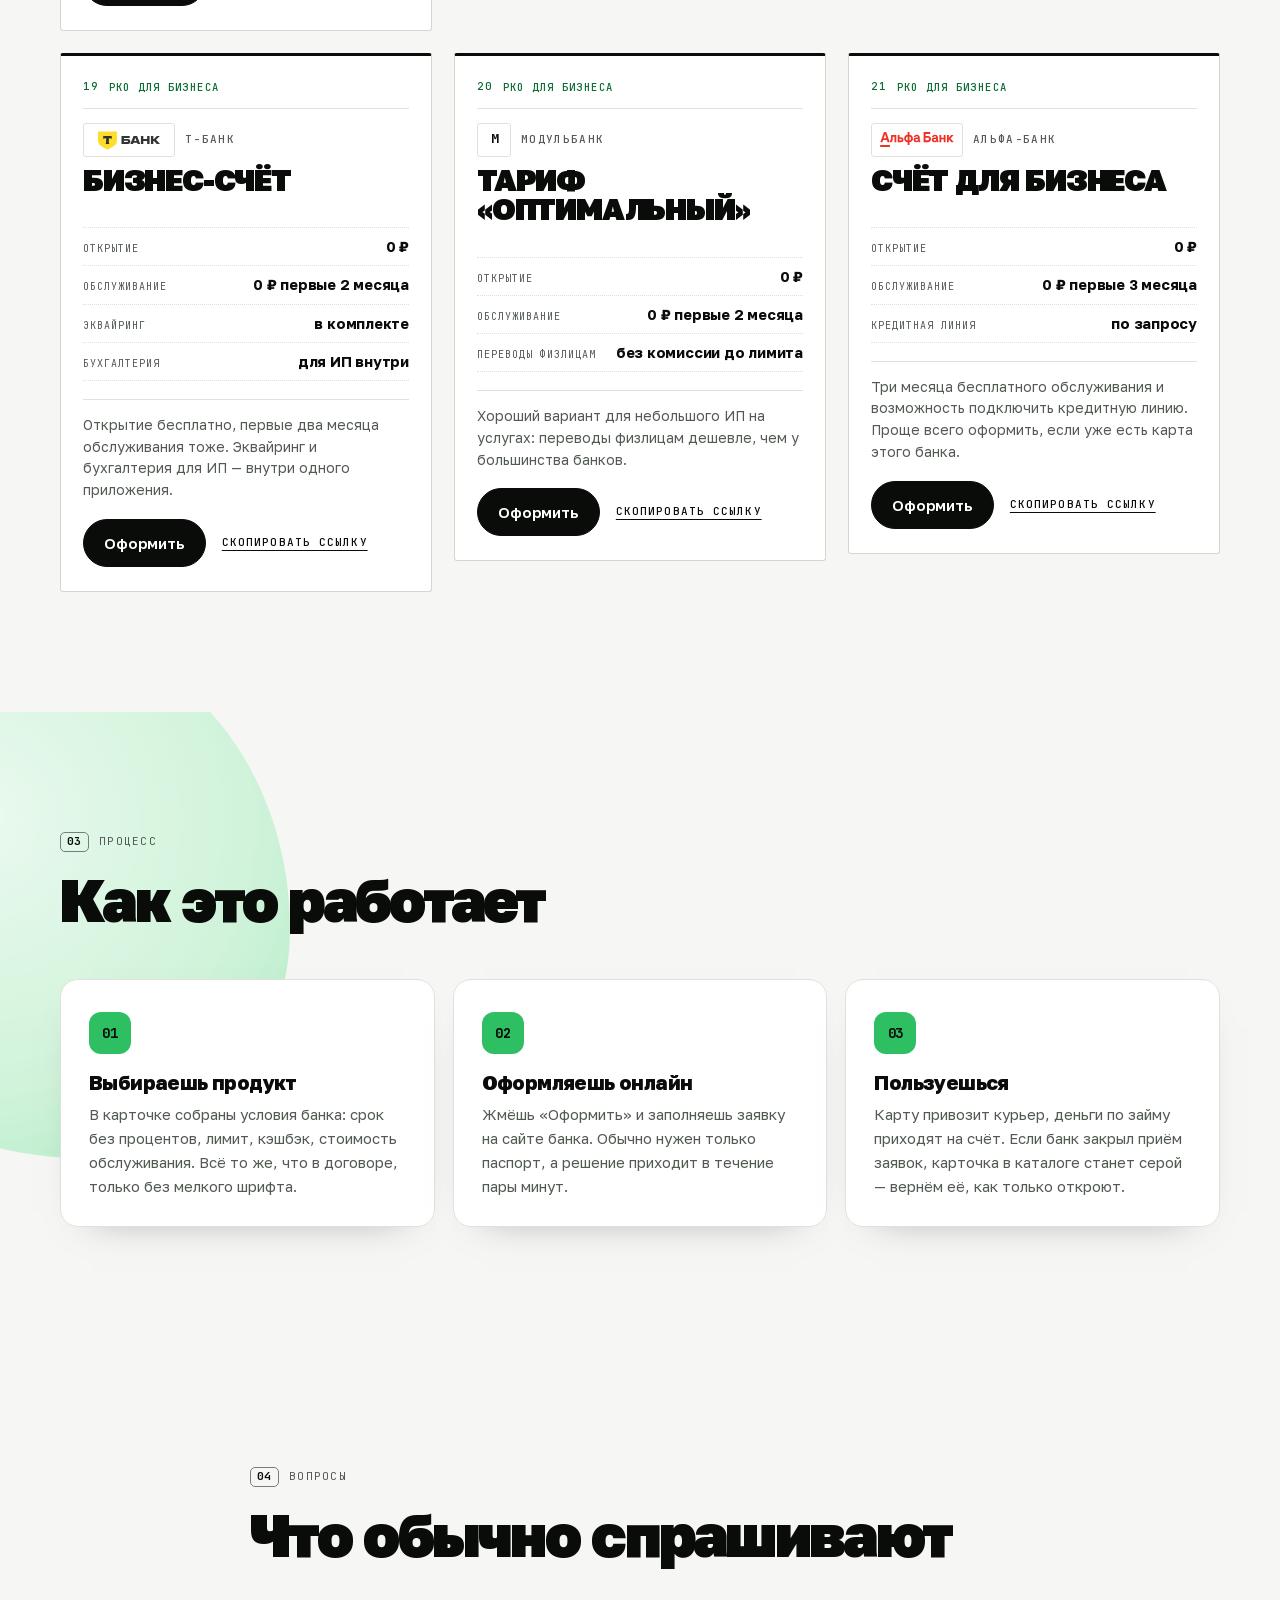
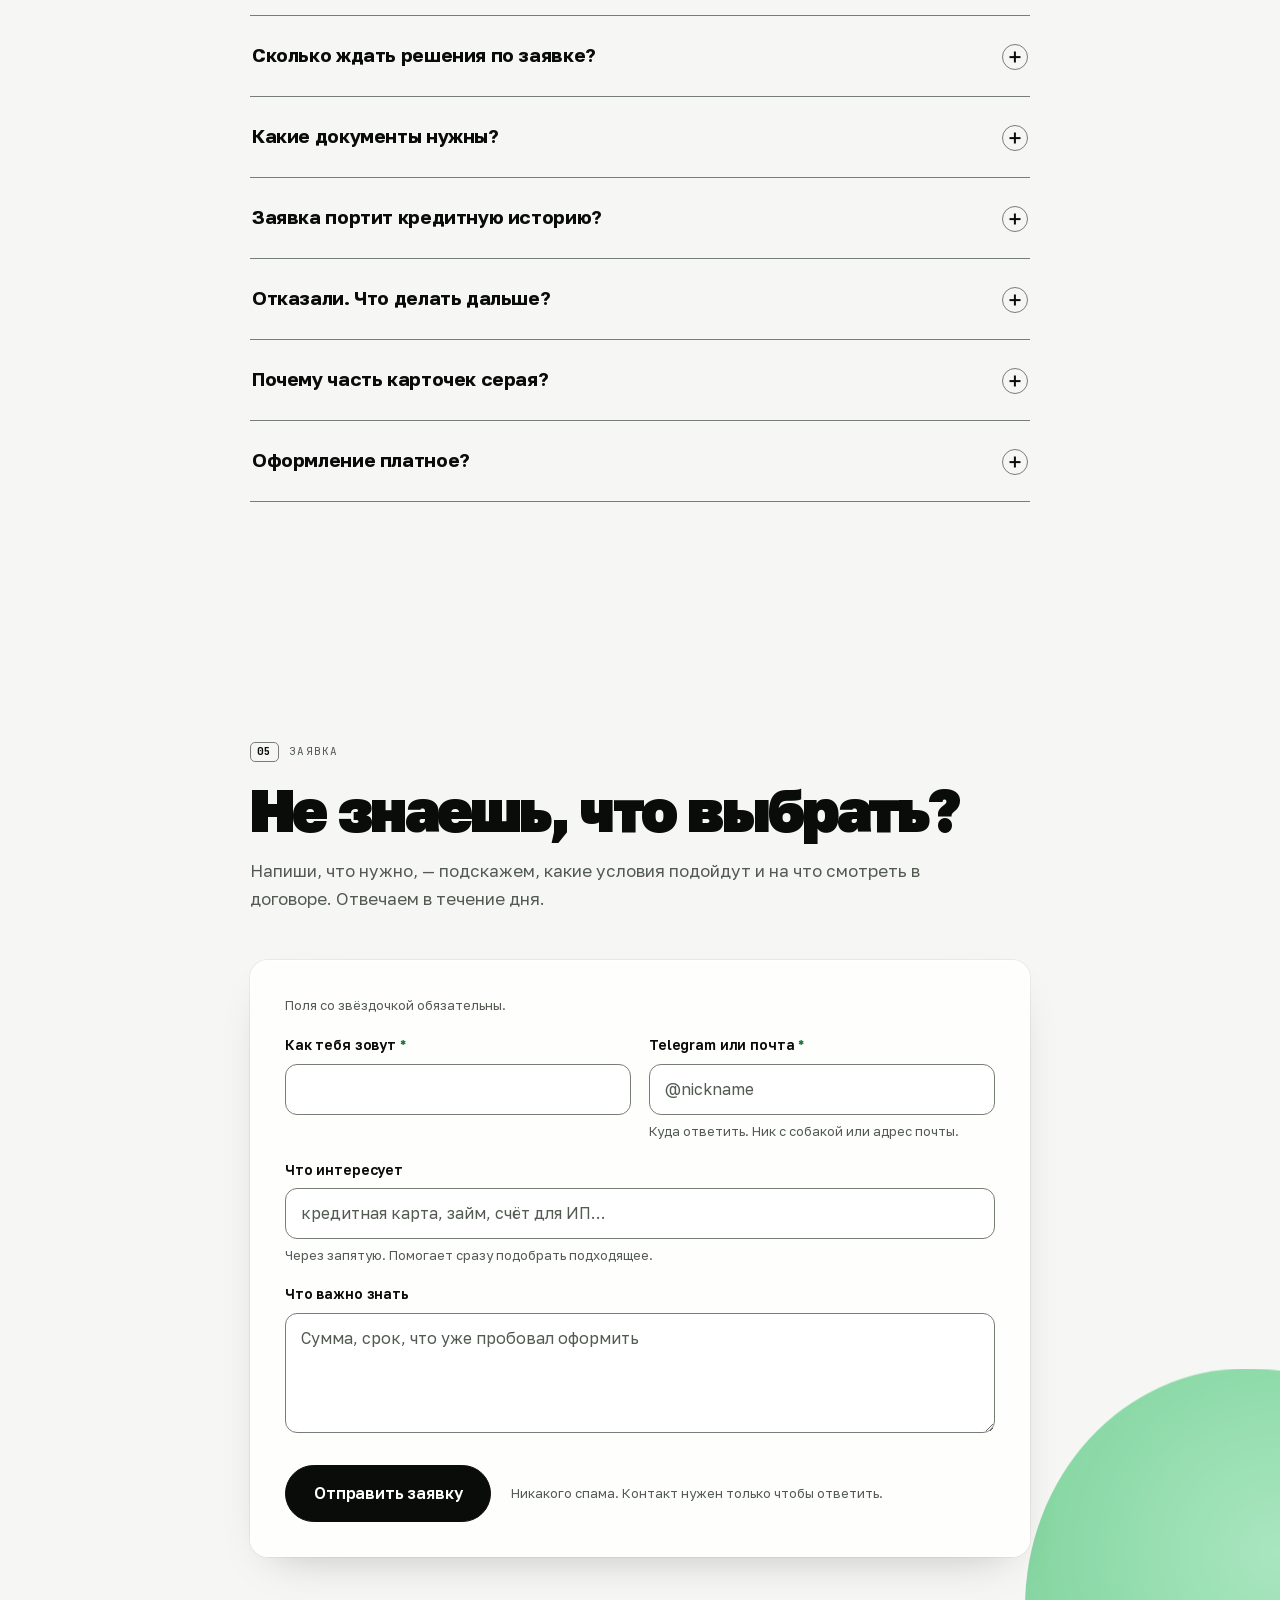
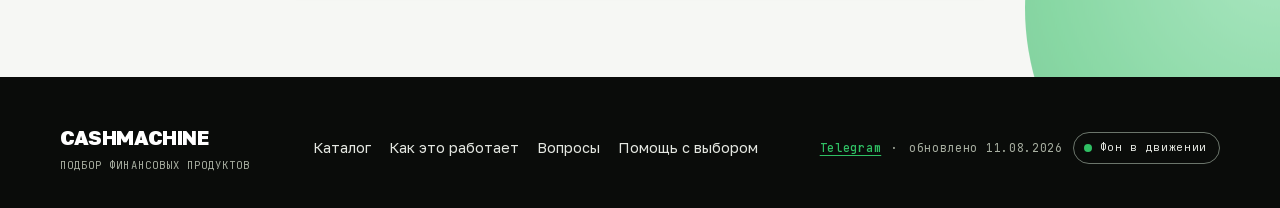
==== commit c52685a7: "Логотипы банков в карточках и выбор логотипа в админке - папка logos/ (13 знаков банков и МФО), поле" ====
--- a/index.html
+++ b/index.html
@@ -12,7 +12,7 @@
 <link rel="icon" href="data:image/svg+xml,<svg xmlns='http://www.w3.org/2000/svg' viewBox='0 0 32 32'><rect width='32' height='32' rx='9' fill='%230A0C0A'/><path d='M11 9h11M11 16h8M11 23h11' stroke='%232FBF63' stroke-width='3' stroke-linecap='round'/></svg>">
 <link rel="preload" href="fonts/golos-q5uCsoe9Lv5t7Meb31EcExd8hK5SAMqbpw.woff2" as="font" type="font/woff2" crossorigin>
 <link rel="stylesheet" href="fonts/fonts.css">
-<link rel="stylesheet" href="styles.css?v=18">
+<link rel="stylesheet" href="styles.css?v=19">
 <!-- Выбор «фон в движении» читаем до отрисовки, иначе на долю секунды мигнёт анимация. -->
 <script>try{if(localStorage.getItem("executtr:motion")==="off")document.documentElement.dataset.motion="off";}catch(e){}</script>
 </head>
@@ -295,7 +295,7 @@
 <p class="vh" id="live" role="status" aria-live="polite" aria-atomic="true"></p>
 <p class="vh" id="live-alert" role="alert" aria-atomic="true"></p>
 
-<script src="data.js?v=18"></script>
-<script src="app.js?v=18"></script>
+<script src="data.js?v=19"></script>
+<script src="app.js?v=19"></script>
 </body>
 </html>
--- a/styles.css
+++ b/styles.css
@@ -910,6 +910,50 @@
 .card__name { display: block; }
 .card--paused .card__bank { color: var(--muted); }
 
+/* Марка банка: логотип и название в одной строке — как шапка бланка.
+   Логотипы приходят разной формы (широкие надписи и квадратные значки),
+   поэтому фиксируем высоту, а ширину отдаём картинке. */
+.card__brand {
+  display: flex;
+  align-items: center;
+  gap: 10px;
+  margin-bottom: 9px;
+}
+.card__brand .card__bank { margin-bottom: 0; }
+
+.card__logo,
+.card__mono {
+  flex: none;
+  display: inline-flex;
+  align-items: center;
+  justify-content: center;
+  height: 34px;
+  background: #FFFFFF;
+  border: 1px solid var(--hair);
+  border-radius: 3px;
+}
+/* Плашка одного размера у всех карточек: логотипы приходят и широкой
+   надписью, и квадратным значком, а колонка с названием банка должна
+   начинаться на одной линии. Заодно картинке некуда двигать вёрстку. */
+.card__logo { width: 92px; padding: 5px 8px; }
+.card__logo img {
+  display: block;
+  width: 100%;
+  height: 100%;
+  object-fit: contain;
+}
+/* Запасной знак, когда файла логотипа нет. */
+.card__mono {
+  width: 34px;
+  font-size: 13px;
+  font-weight: 700;
+  color: var(--ink);
+}
+/* На паузе карточка приглушена — цветной логотип не должен оставаться
+   единственным ярким пятном. */
+.card--paused .card__logo img { filter: grayscale(1); opacity: .55; }
+.card--paused .card__mono { color: var(--muted); }
+
 /* Условия — строки спецификации: подпись слева, значение справа, между ними
    точки-выноски. Так карточка читается как страница прайса, а не как сетка
    серых квадратиков. */
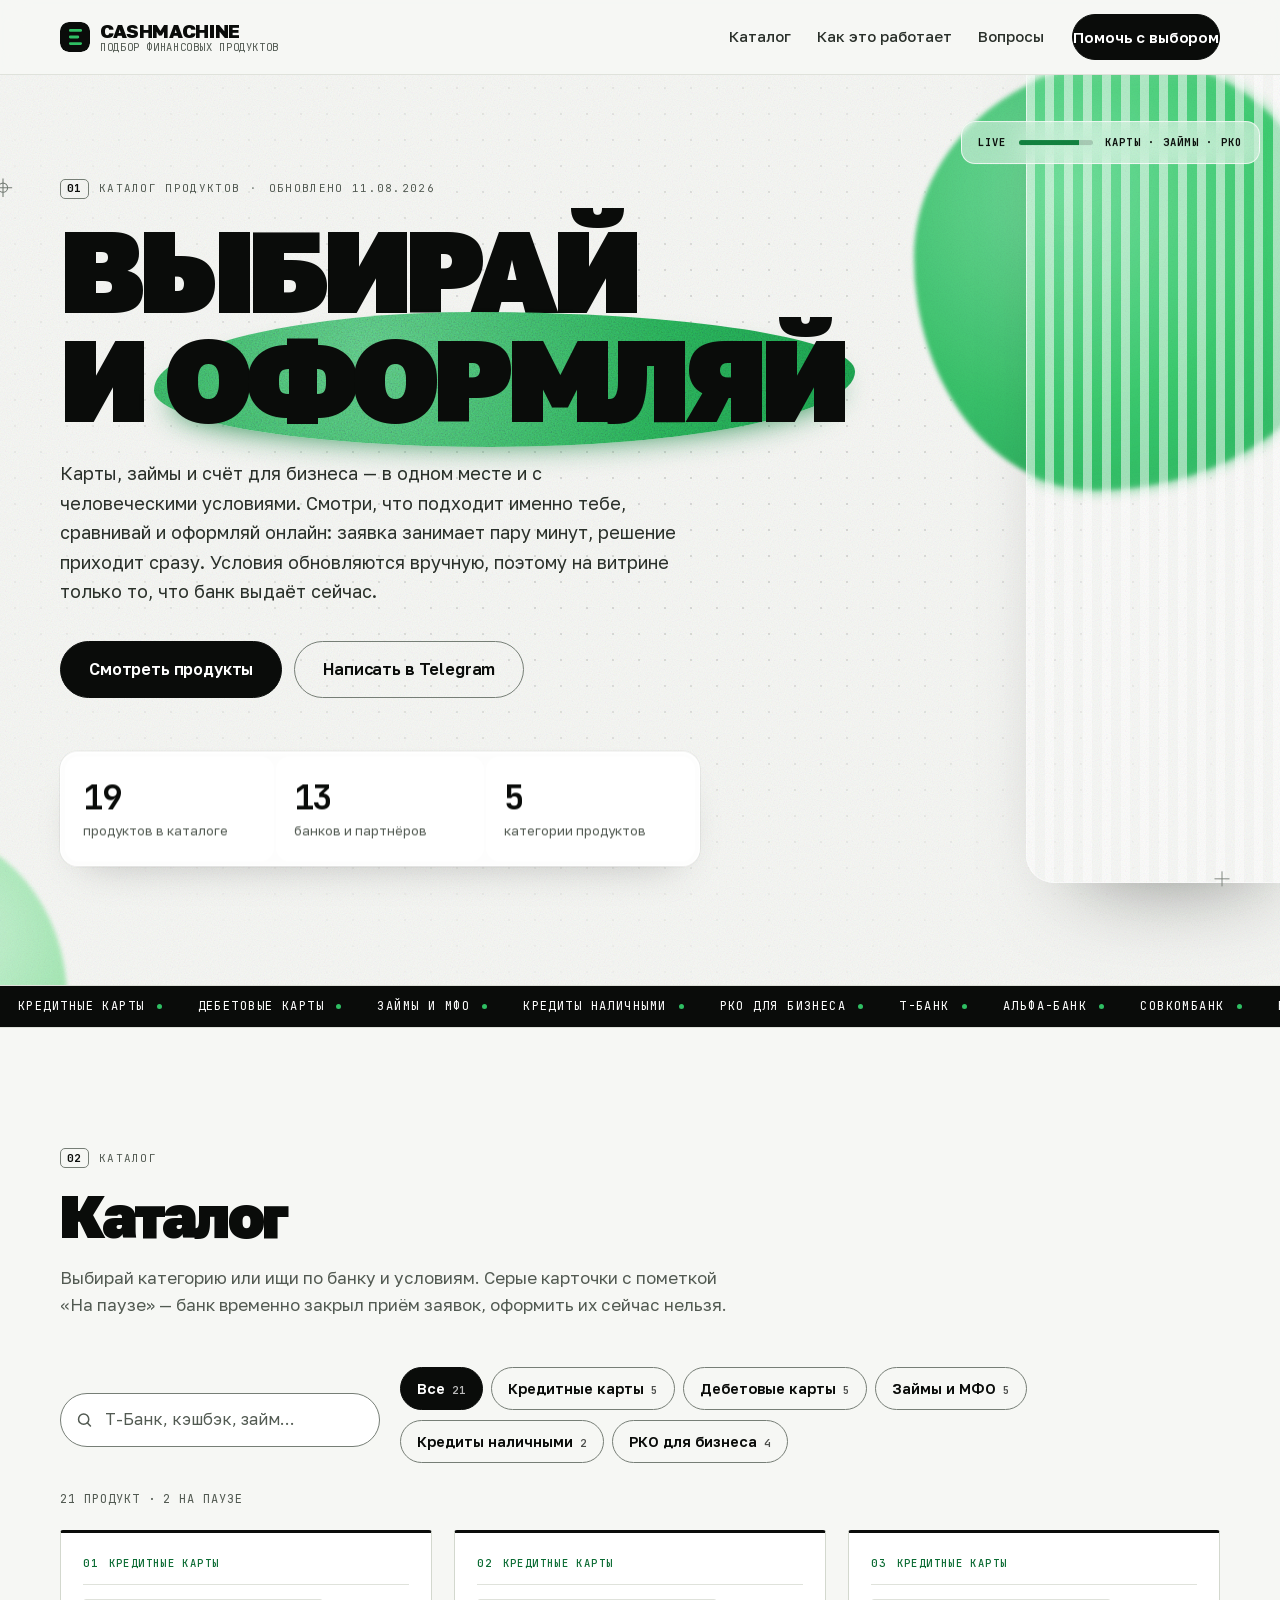
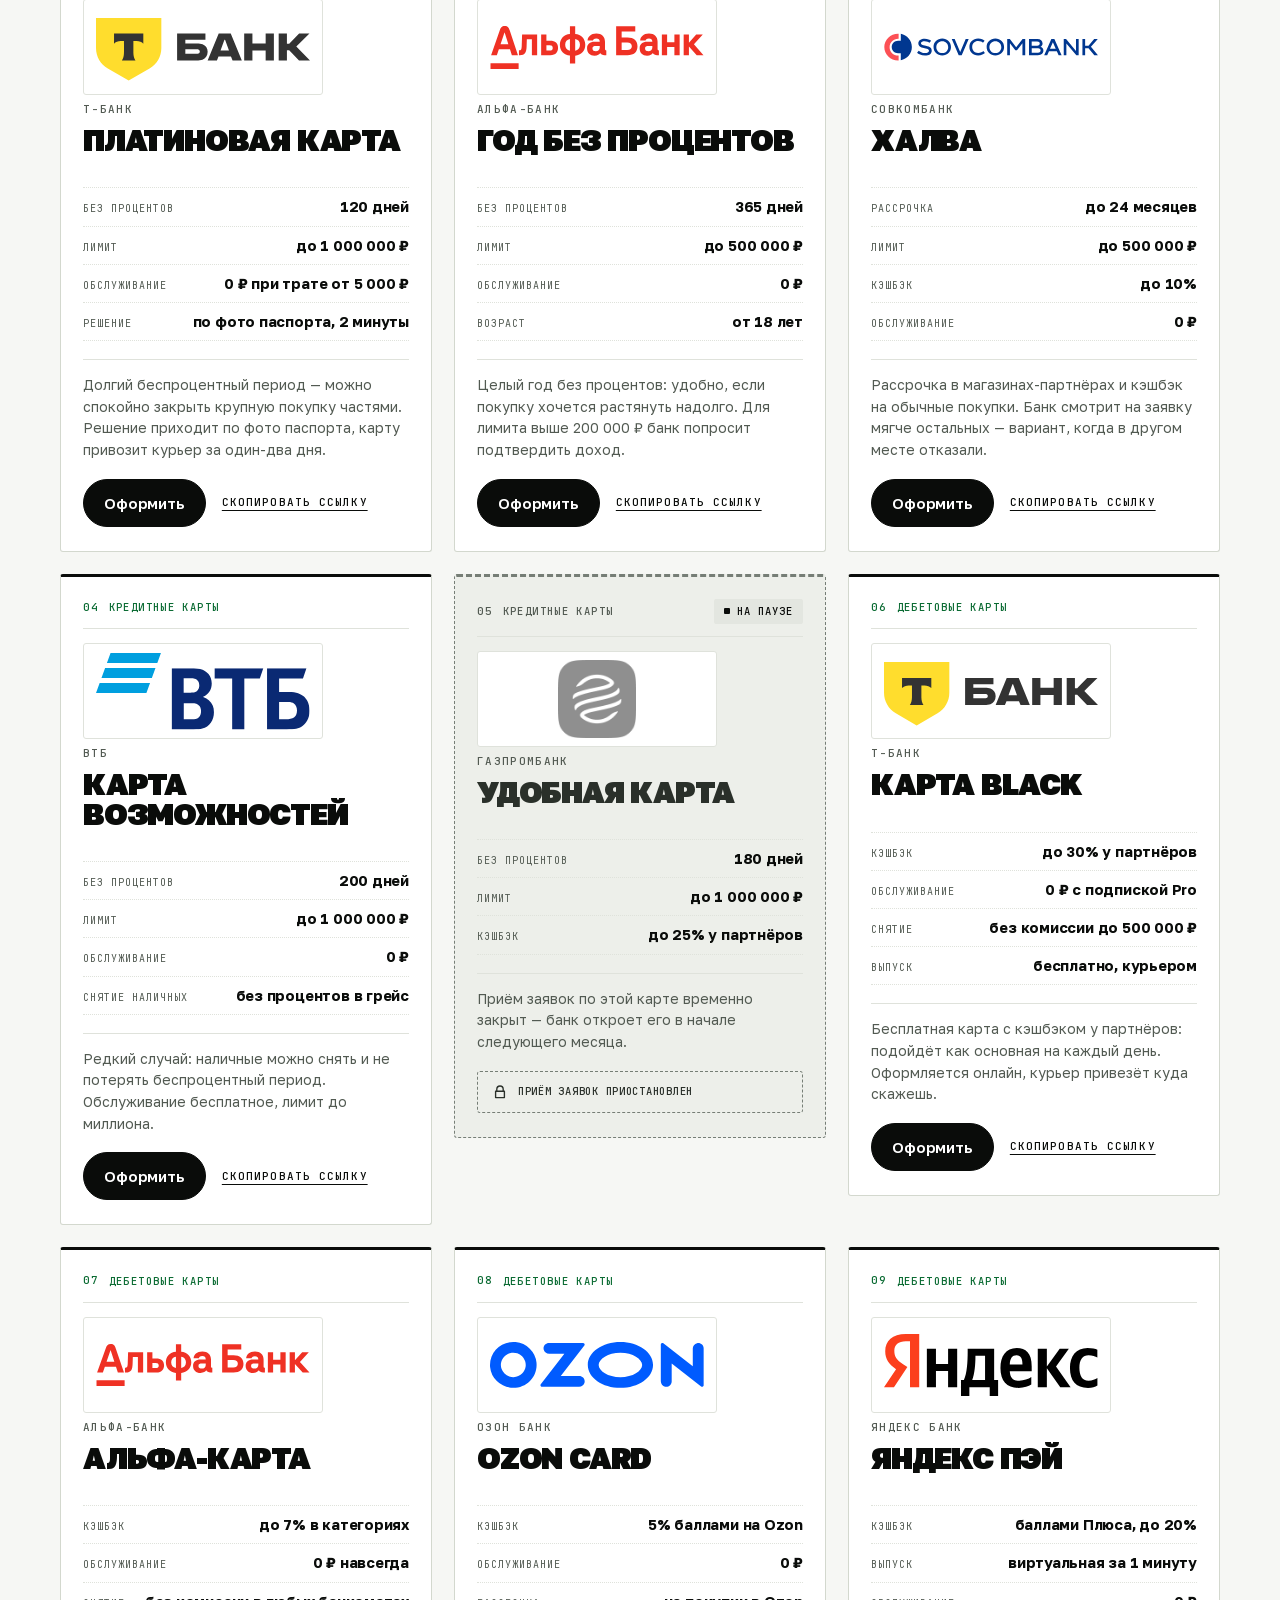
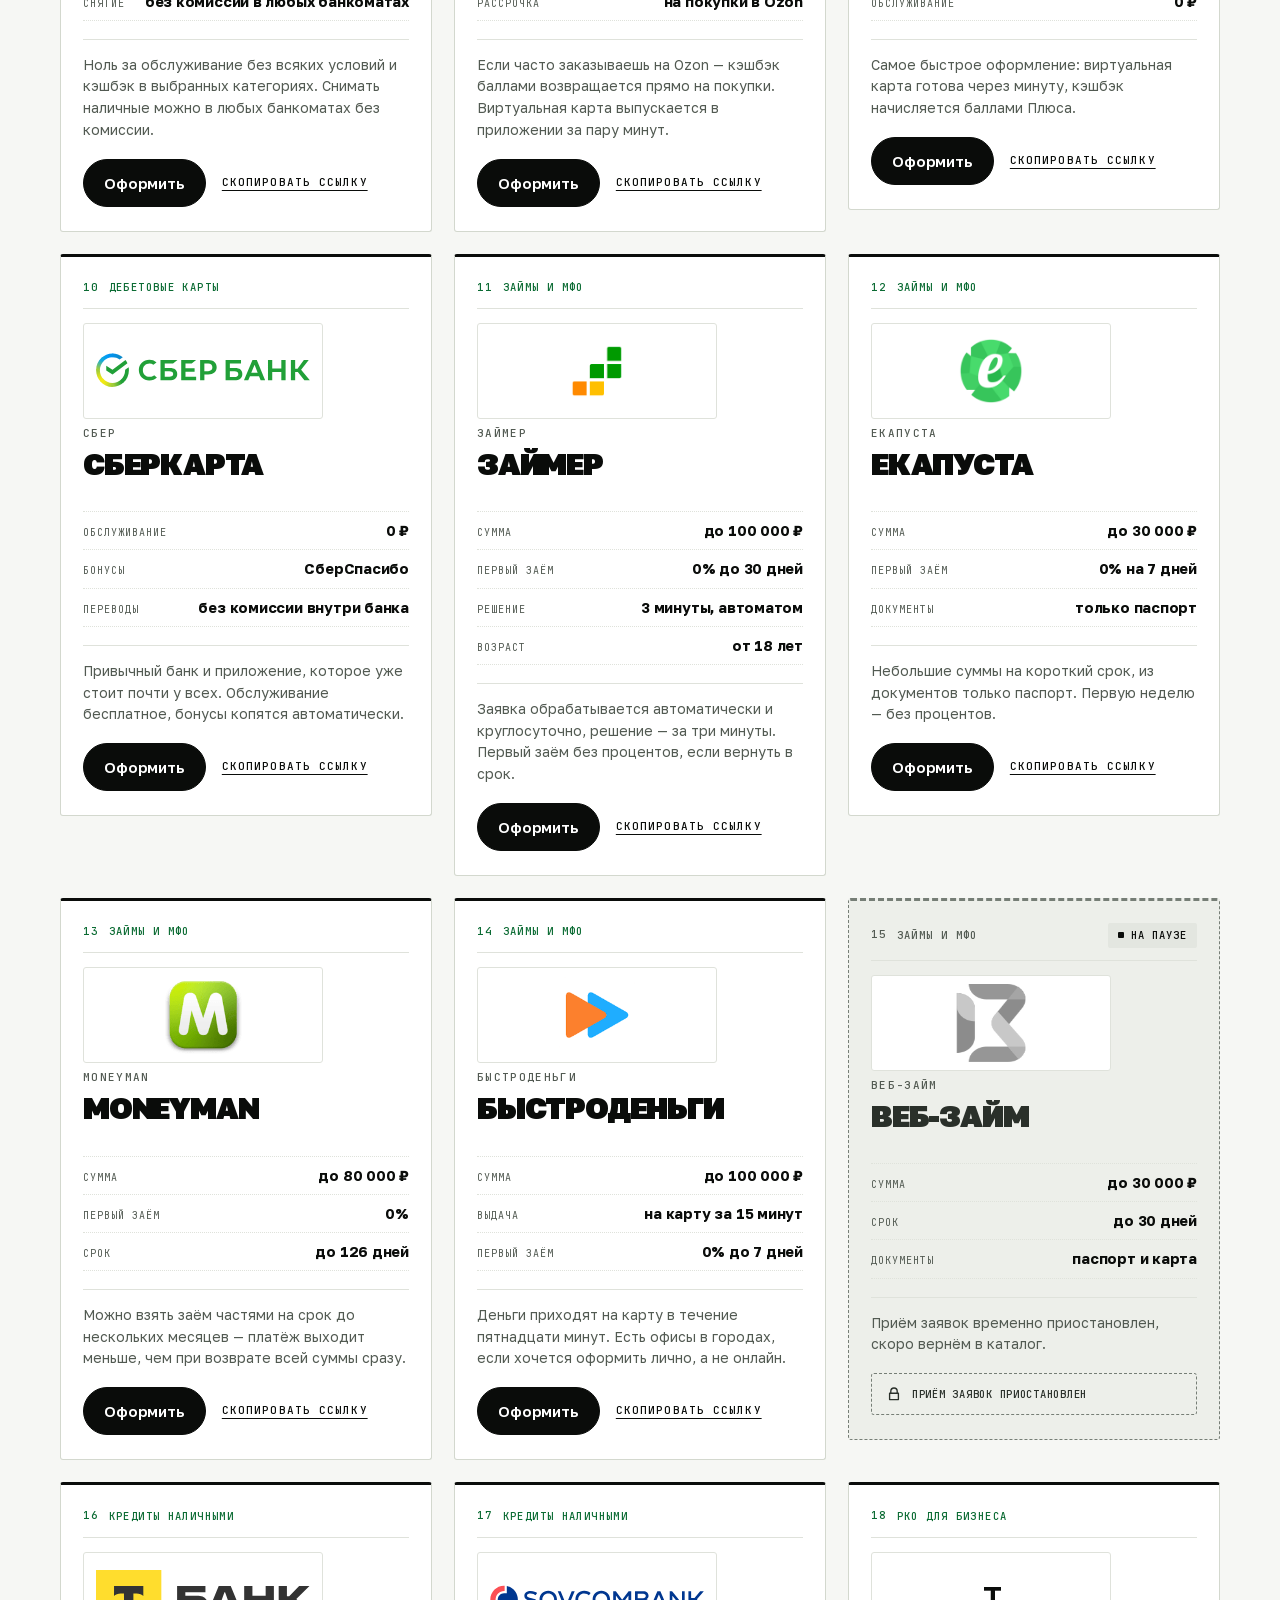
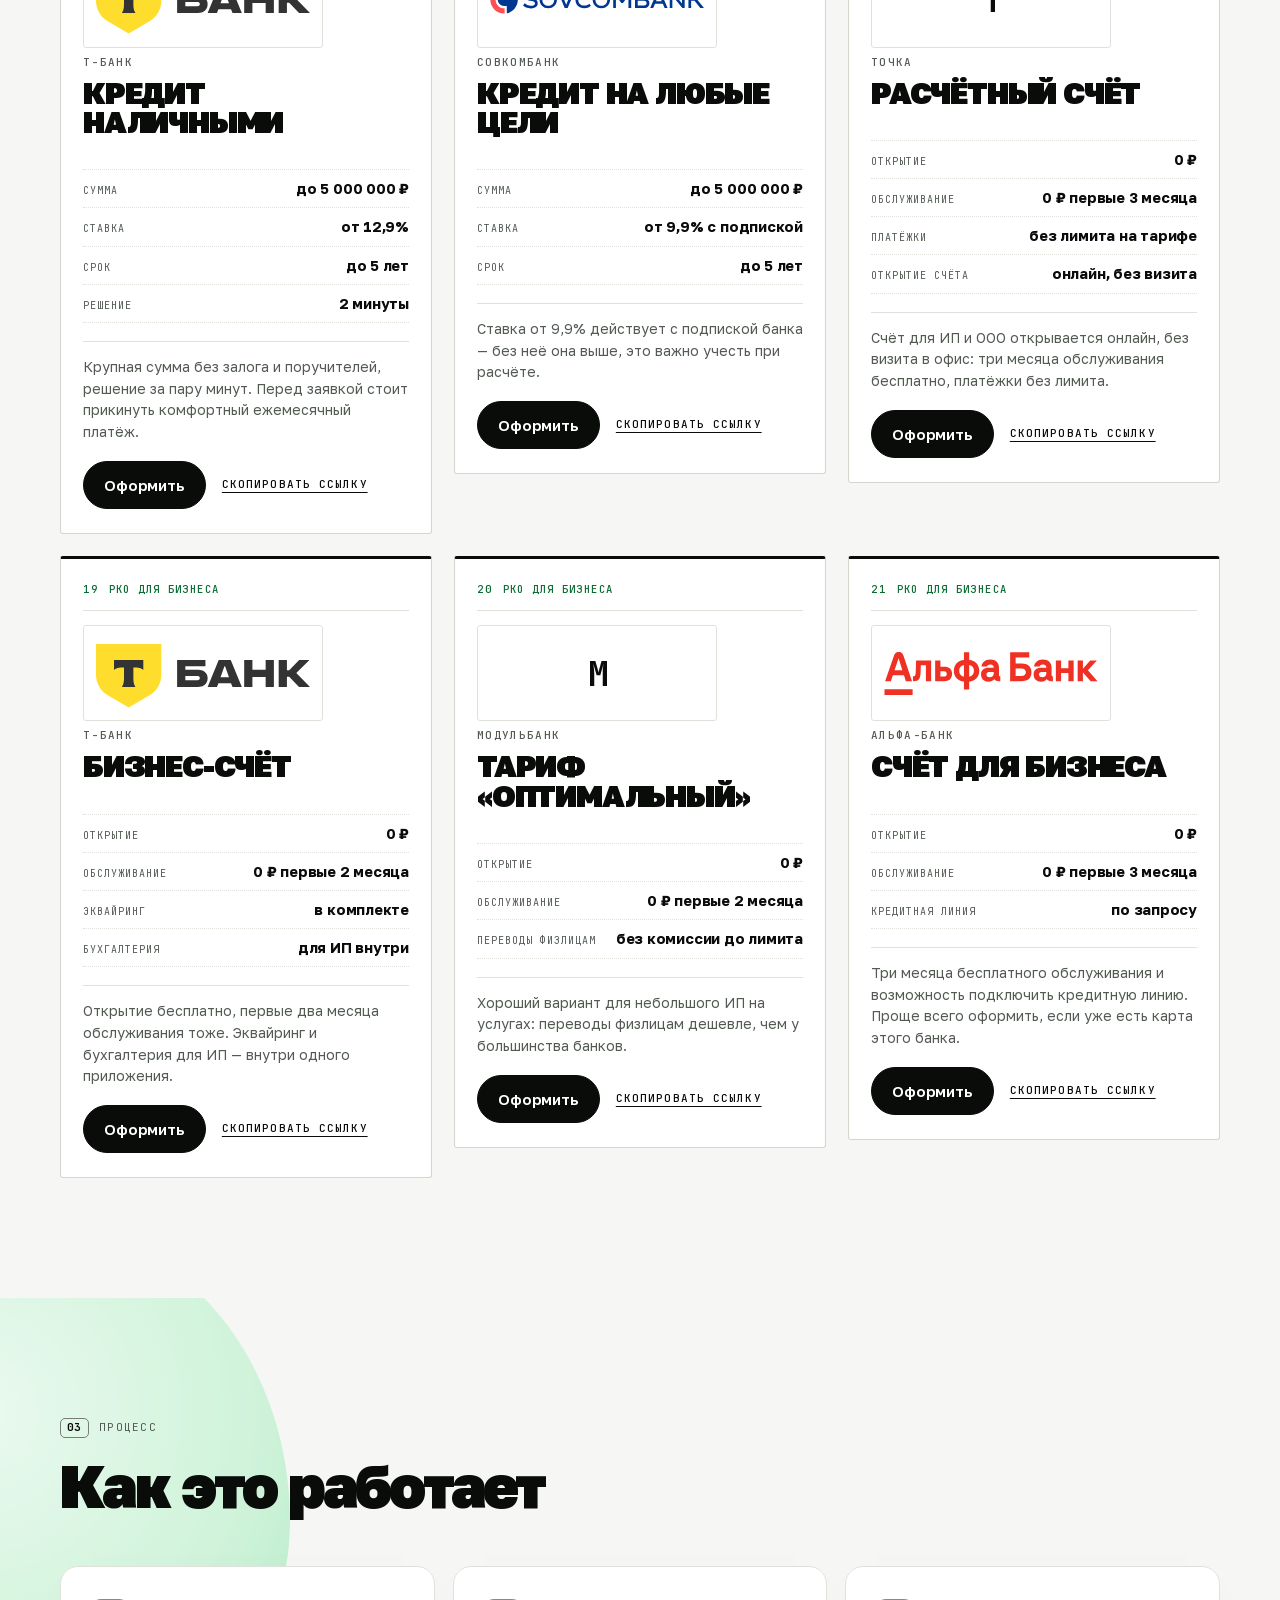
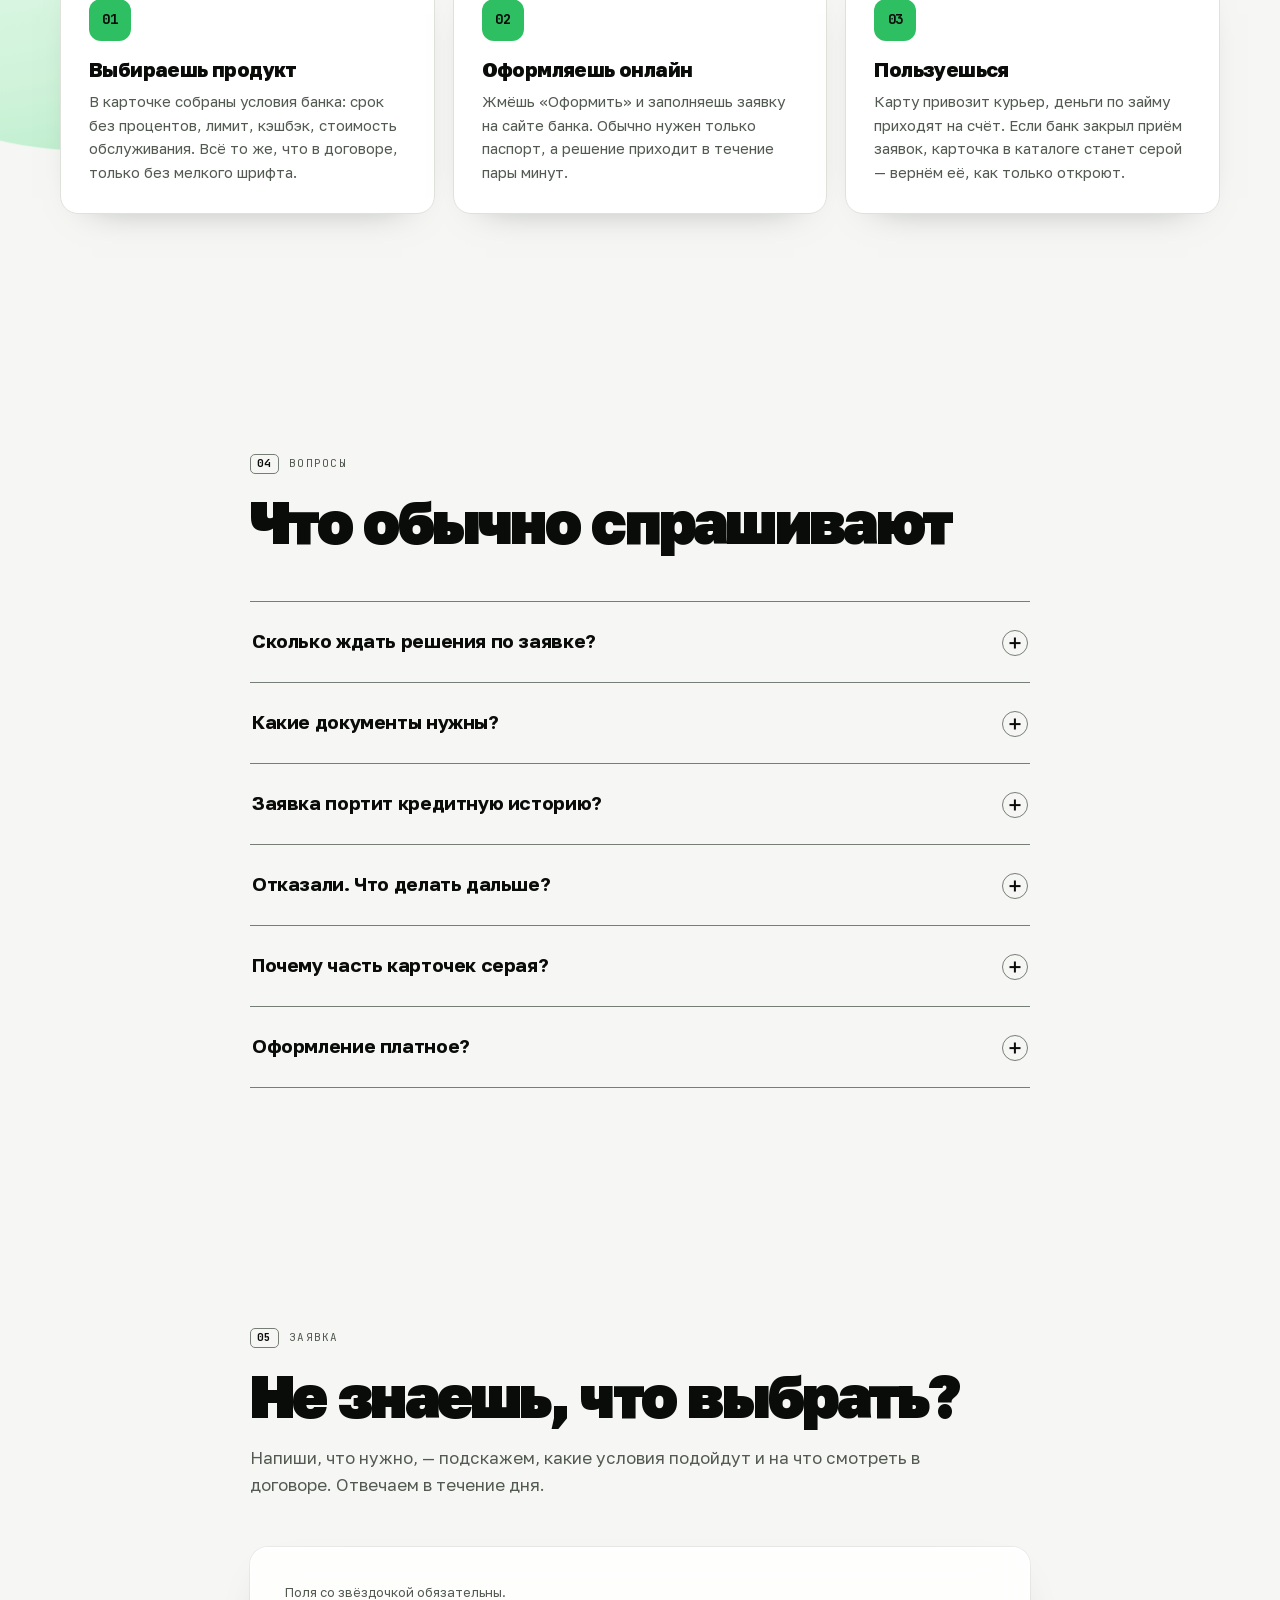
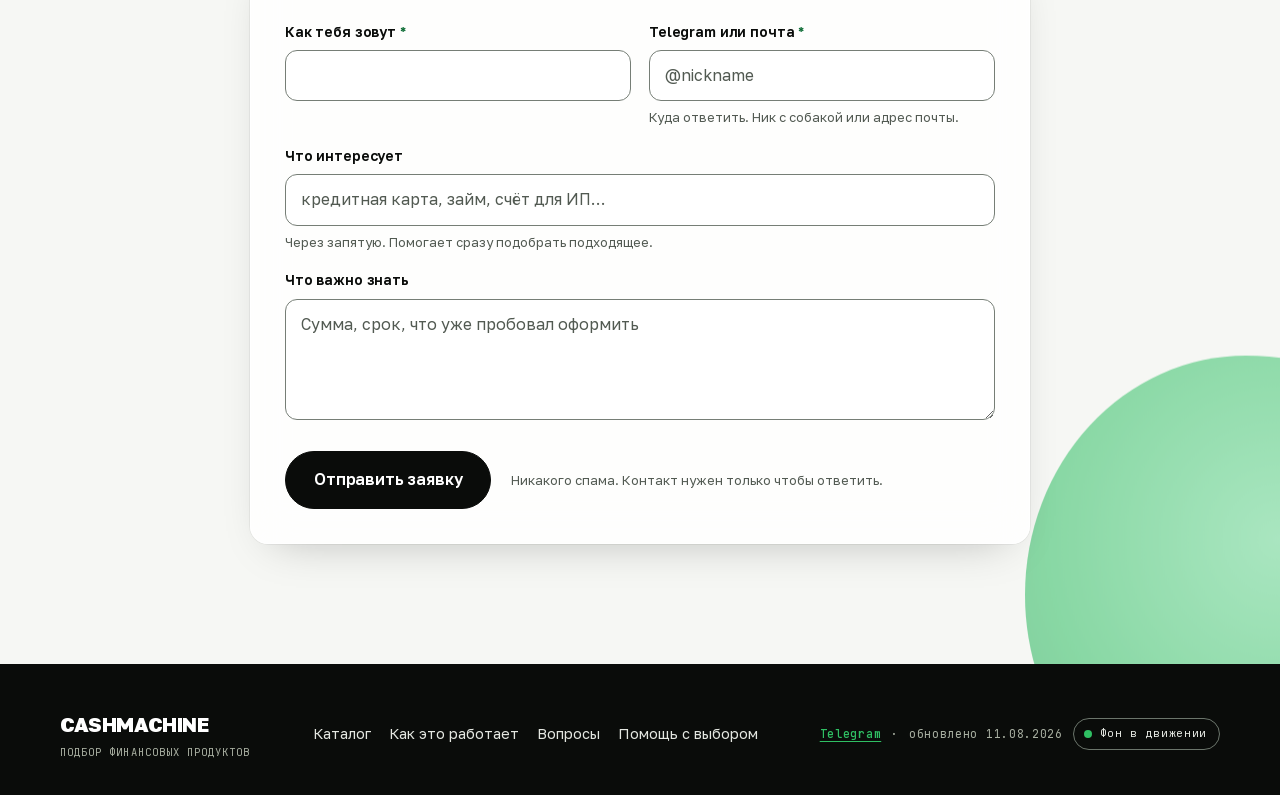
==== commit 64a05ecb: "Поднял версию статики до v=20 Стили карточек поменялись после заливки, а браузеры держат css по адре" ====
--- a/index.html
+++ b/index.html
@@ -12,7 +12,7 @@
 <link rel="icon" href="data:image/svg+xml,<svg xmlns='http://www.w3.org/2000/svg' viewBox='0 0 32 32'><rect width='32' height='32' rx='9' fill='%230A0C0A'/><path d='M11 9h11M11 16h8M11 23h11' stroke='%232FBF63' stroke-width='3' stroke-linecap='round'/></svg>">
 <link rel="preload" href="fonts/golos-q5uCsoe9Lv5t7Meb31EcExd8hK5SAMqbpw.woff2" as="font" type="font/woff2" crossorigin>
 <link rel="stylesheet" href="fonts/fonts.css">
-<link rel="stylesheet" href="styles.css?v=19">
+<link rel="stylesheet" href="styles.css?v=20">
 <!-- Выбор «фон в движении» читаем до отрисовки, иначе на долю секунды мигнёт анимация. -->
 <script>try{if(localStorage.getItem("executtr:motion")==="off")document.documentElement.dataset.motion="off";}catch(e){}</script>
 </head>
@@ -295,7 +295,7 @@
 <p class="vh" id="live" role="status" aria-live="polite" aria-atomic="true"></p>
 <p class="vh" id="live-alert" role="alert" aria-atomic="true"></p>
 
-<script src="data.js?v=19"></script>
-<script src="app.js?v=19"></script>
+<script src="data.js?v=20"></script>
+<script src="app.js?v=20"></script>
 </body>
 </html>
--- a/styles.css
+++ b/styles.css
@@ -910,32 +910,45 @@
 .card__name { display: block; }
 .card--paused .card__bank { color: var(--muted); }
 
-/* Марка банка: логотип и название в одной строке — как шапка бланка.
-   Логотипы приходят разной формы (широкие надписи и квадратные значки),
-   поэтому фиксируем высоту, а ширину отдаём картинке. */
+/* Марка банка: крупная плашка с логотипом, название банка строкой под ней —
+   как шапка бланка. Логотипы приходят двух видов: широкие надписи (Сбер,
+   Совкомбанк — до 7,6:1) и квадратные значки (Займер, еКапуста, ГПБ).
+   В одной плашке высоту забирают квадраты, а ширину — надписи, поэтому
+   плашка большая по обеим сторонам: в маленькой квадратный значок сжимался
+   до бусины 22×22, а длинная надпись — до полоски высотой 10 px. */
 .card__brand {
   display: flex;
-  align-items: center;
-  gap: 10px;
-  margin-bottom: 9px;
-}
-.card__brand .card__bank { margin-bottom: 0; }
+  flex-direction: column;
+  align-items: flex-start;
+  gap: 9px;
+  margin-bottom: 11px;
+}
+.card__brand .card__bank { margin-bottom: 0; max-width: 100%; }
 
 .card__logo,
 .card__mono {
-  flex: none;
+  flex: 0 0 auto;
   display: inline-flex;
   align-items: center;
   justify-content: center;
-  height: 34px;
+  /* Высота у плашки и у запасного знака одна и та же. Логотип может не
+     открыться, и подмена на инициал уже после отрисовки не должна менять
+     высоту карточки: в сетке потянулся бы весь ряд и кнопка соседней
+     карточки уехала бы из-под курсора и из-под фокуса. */
+  /* Высоту задаём с запасом под квадратные значки: у них она единственное
+     ограничение (значок 180×180 вписывается в квадрат по высоте плашки),
+     а широкие надписи упираются в ширину и лишнюю высоту просто не берут. */
+  height: 96px;
+  width: min(240px, 100%);
+  max-width: 100%;
+  overflow: hidden;
   background: #FFFFFF;
   border: 1px solid var(--hair);
   border-radius: 3px;
 }
-/* Плашка одного размера у всех карточек: логотипы приходят и широкой
-   надписью, и квадратным значком, а колонка с названием банка должна
-   начинаться на одной линии. Заодно картинке некуда двигать вёрстку. */
-.card__logo { width: 92px; padding: 5px 8px; }
+/* Плашка одного размера у всех карточек: ряд карточек должен читаться
+   как ряд бланков, а не как набор случайных обрезков. */
+.card__logo { padding: 8px 12px; }
 .card__logo img {
   display: block;
   width: 100%;
@@ -944,15 +957,30 @@
 }
 /* Запасной знак, когда файла логотипа нет. */
 .card__mono {
-  width: 34px;
-  font-size: 13px;
+  font-size: 34px;
   font-weight: 700;
   color: var(--ink);
 }
 /* На паузе карточка приглушена — цветной логотип не должен оставаться
-   единственным ярким пятном. */
-.card--paused .card__logo img { filter: grayscale(1); opacity: .55; }
+   единственным ярким пятном. Ниже .7 крупная картинка читается уже как
+   не загрузившаяся, а не как приостановленная. */
+.card--paused .card__logo img { filter: grayscale(1); opacity: .7; }
 .card--paused .card__mono { color: var(--muted); }
+@media (prefers-contrast: more) {
+  .card--paused .card__logo img { opacity: 1; }
+}
+/* В режиме высокой контрастности фон плашки стал бы системным Canvas
+   (в тёмной теме — чёрным), а картинка из отдельного файла цвет не
+   наследует: тёмные логотипы пропали бы совсем. Плашке оставляем белый
+   фон принудительно, рамку берём системную. */
+@media (forced-colors: active) {
+  .card__logo {
+    forced-color-adjust: none;
+    background: #FFFFFF;
+    border: 1px solid CanvasText;
+  }
+  .card--paused .card__logo img { opacity: 1; }
+}
 
 /* Условия — строки спецификации: подпись слева, значение справа, между ними
    точки-выноски. Так карточка читается как страница прайса, а не как сетка
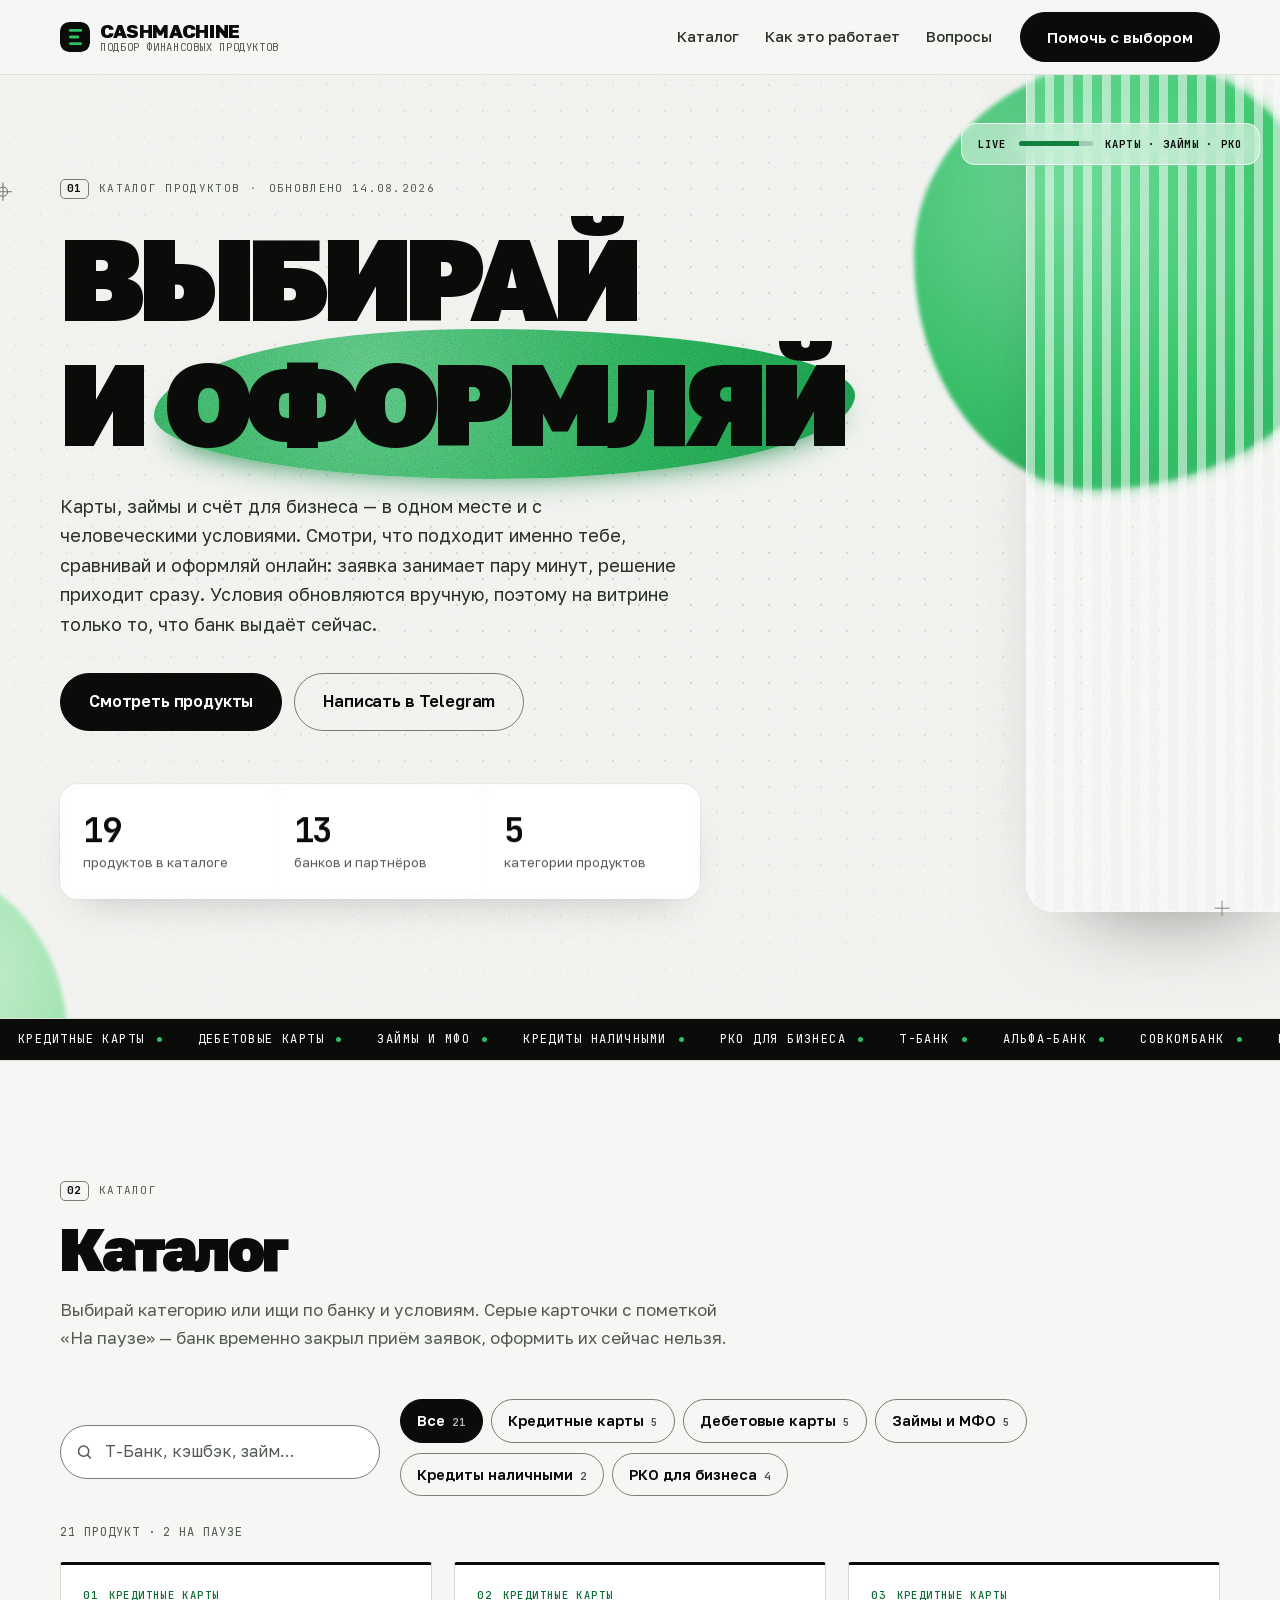
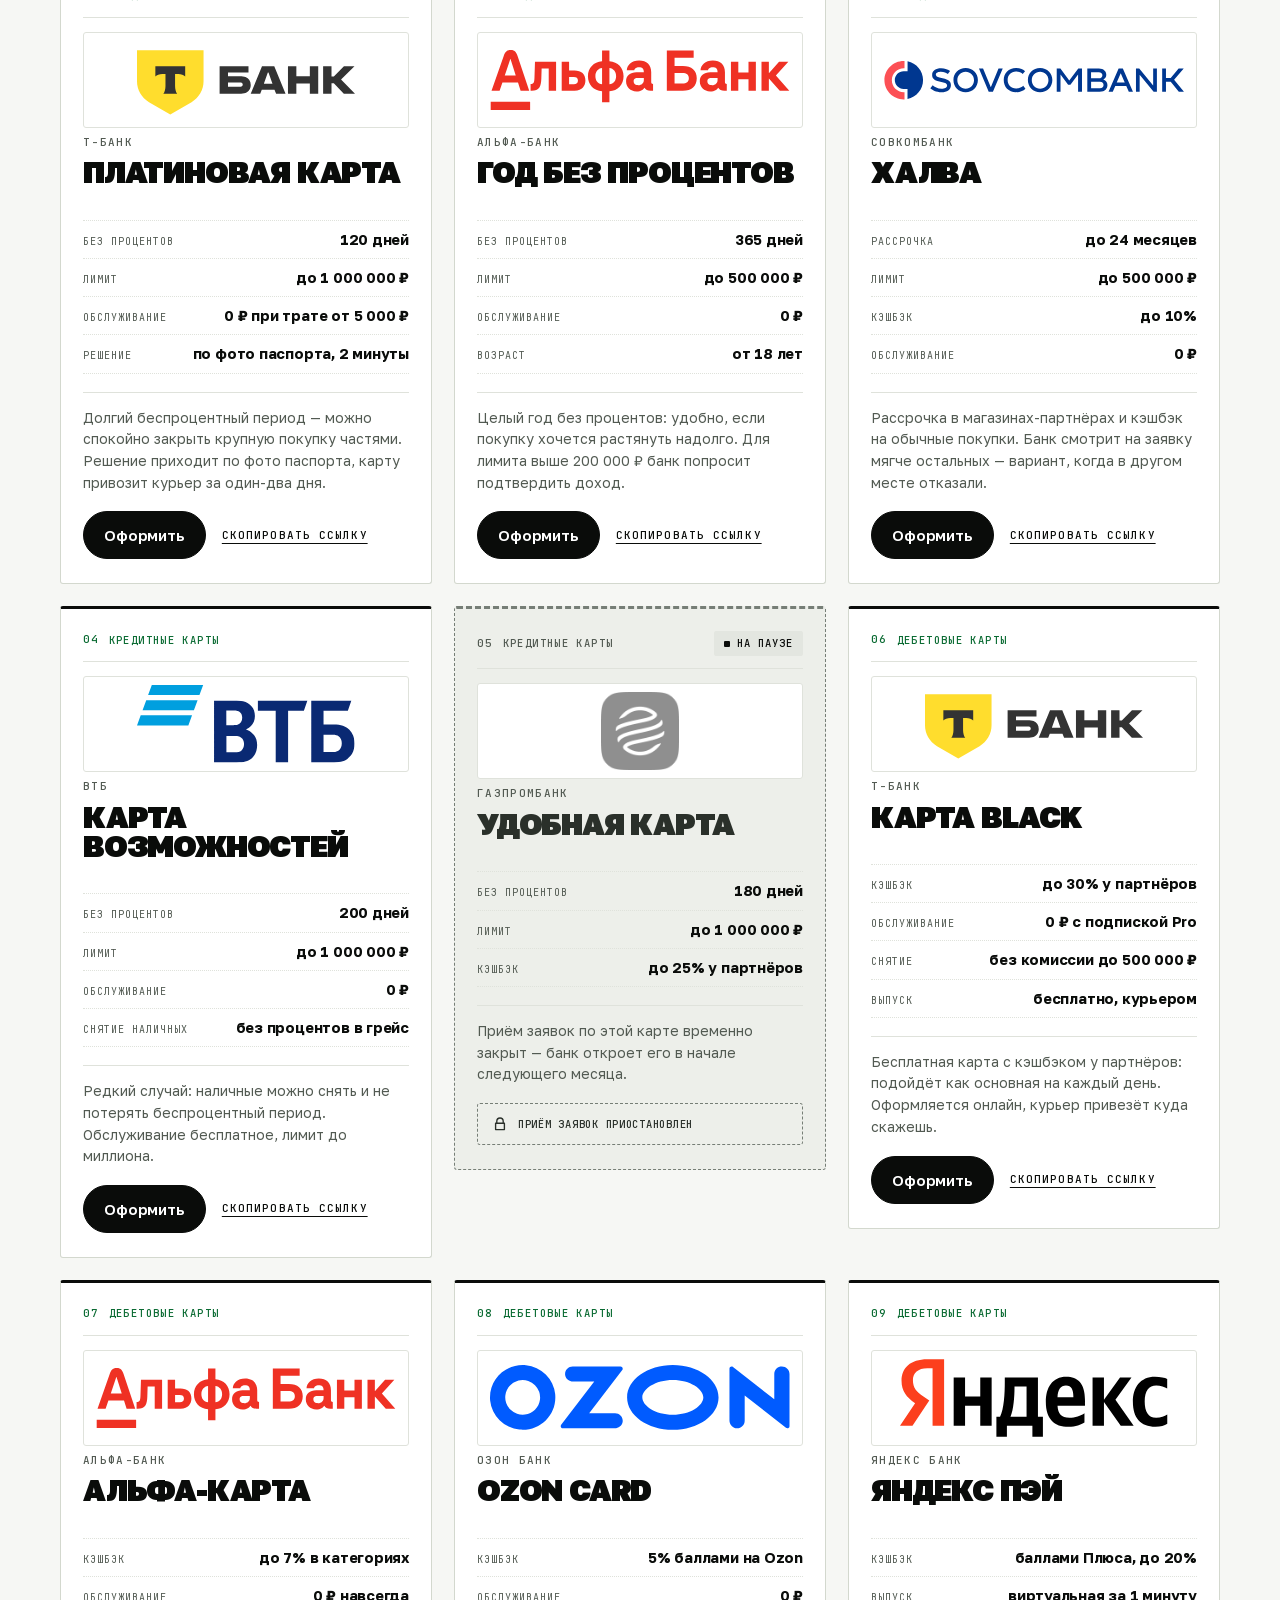
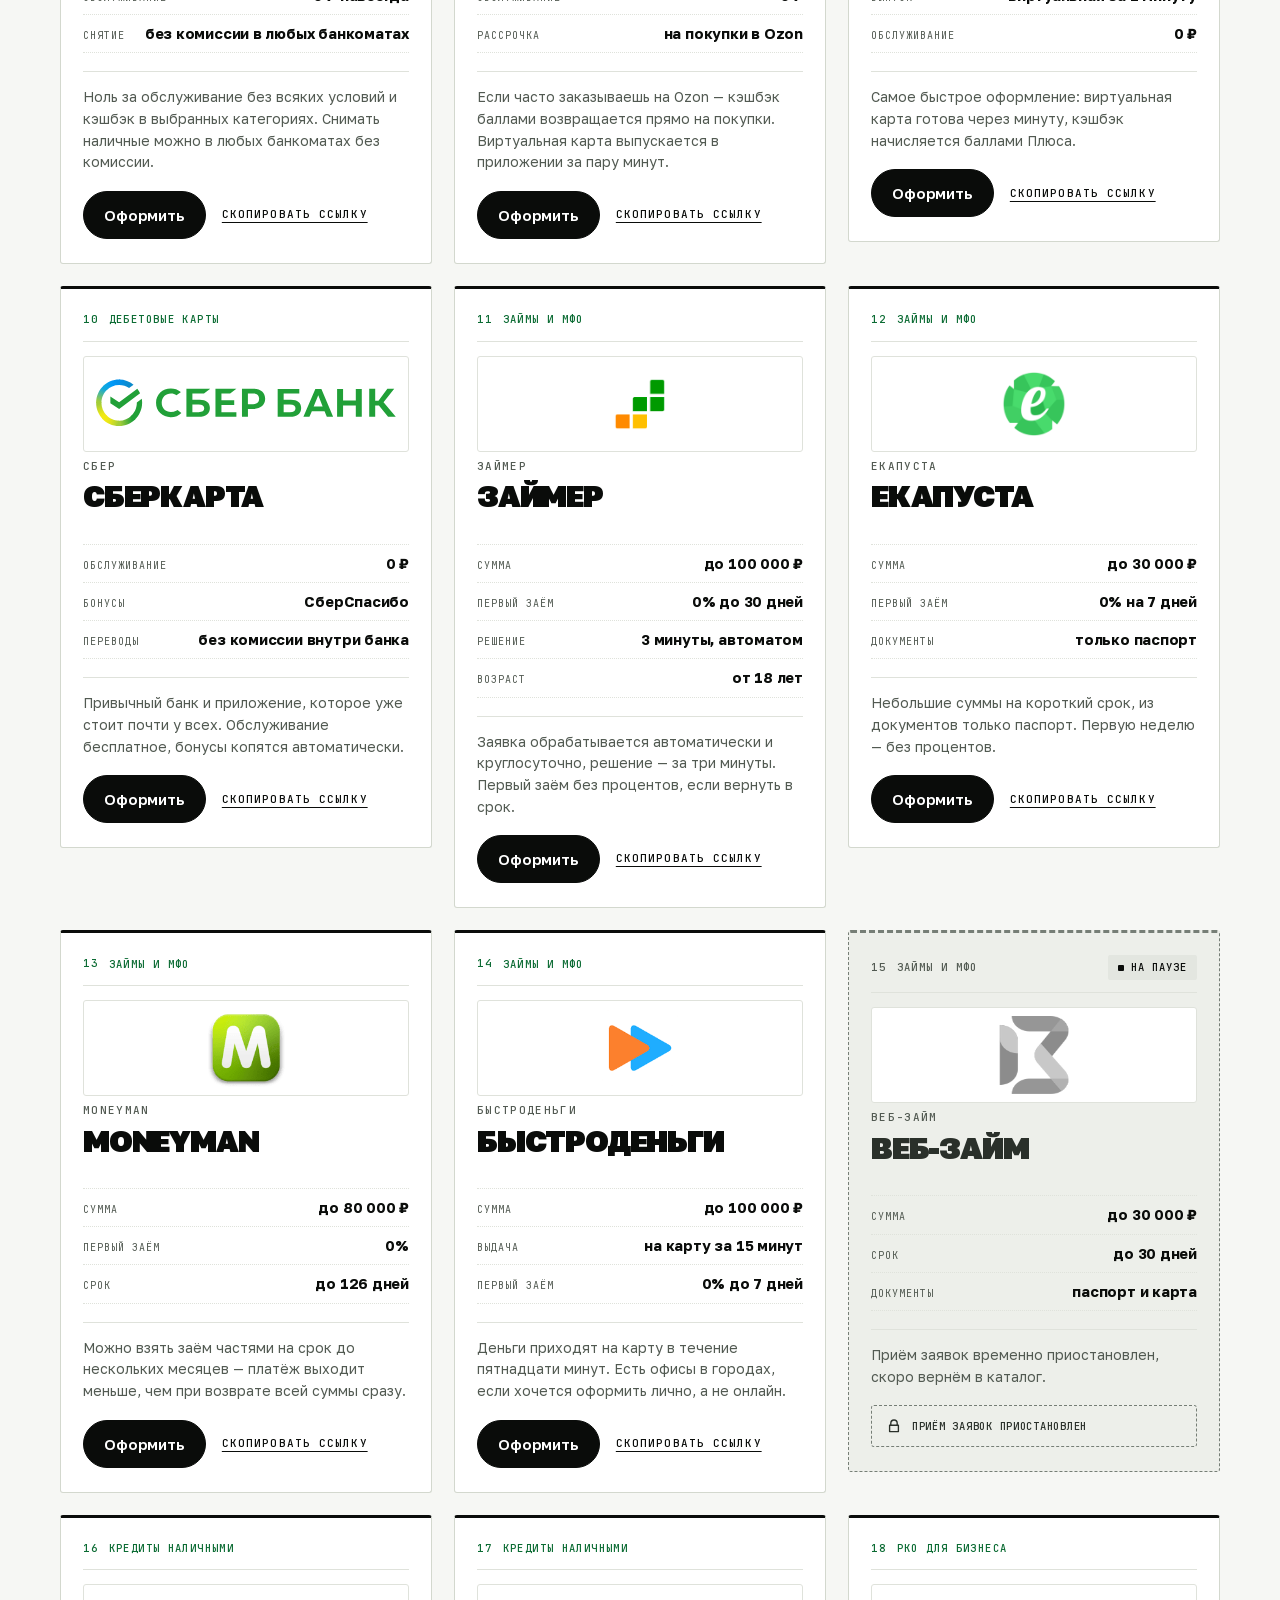
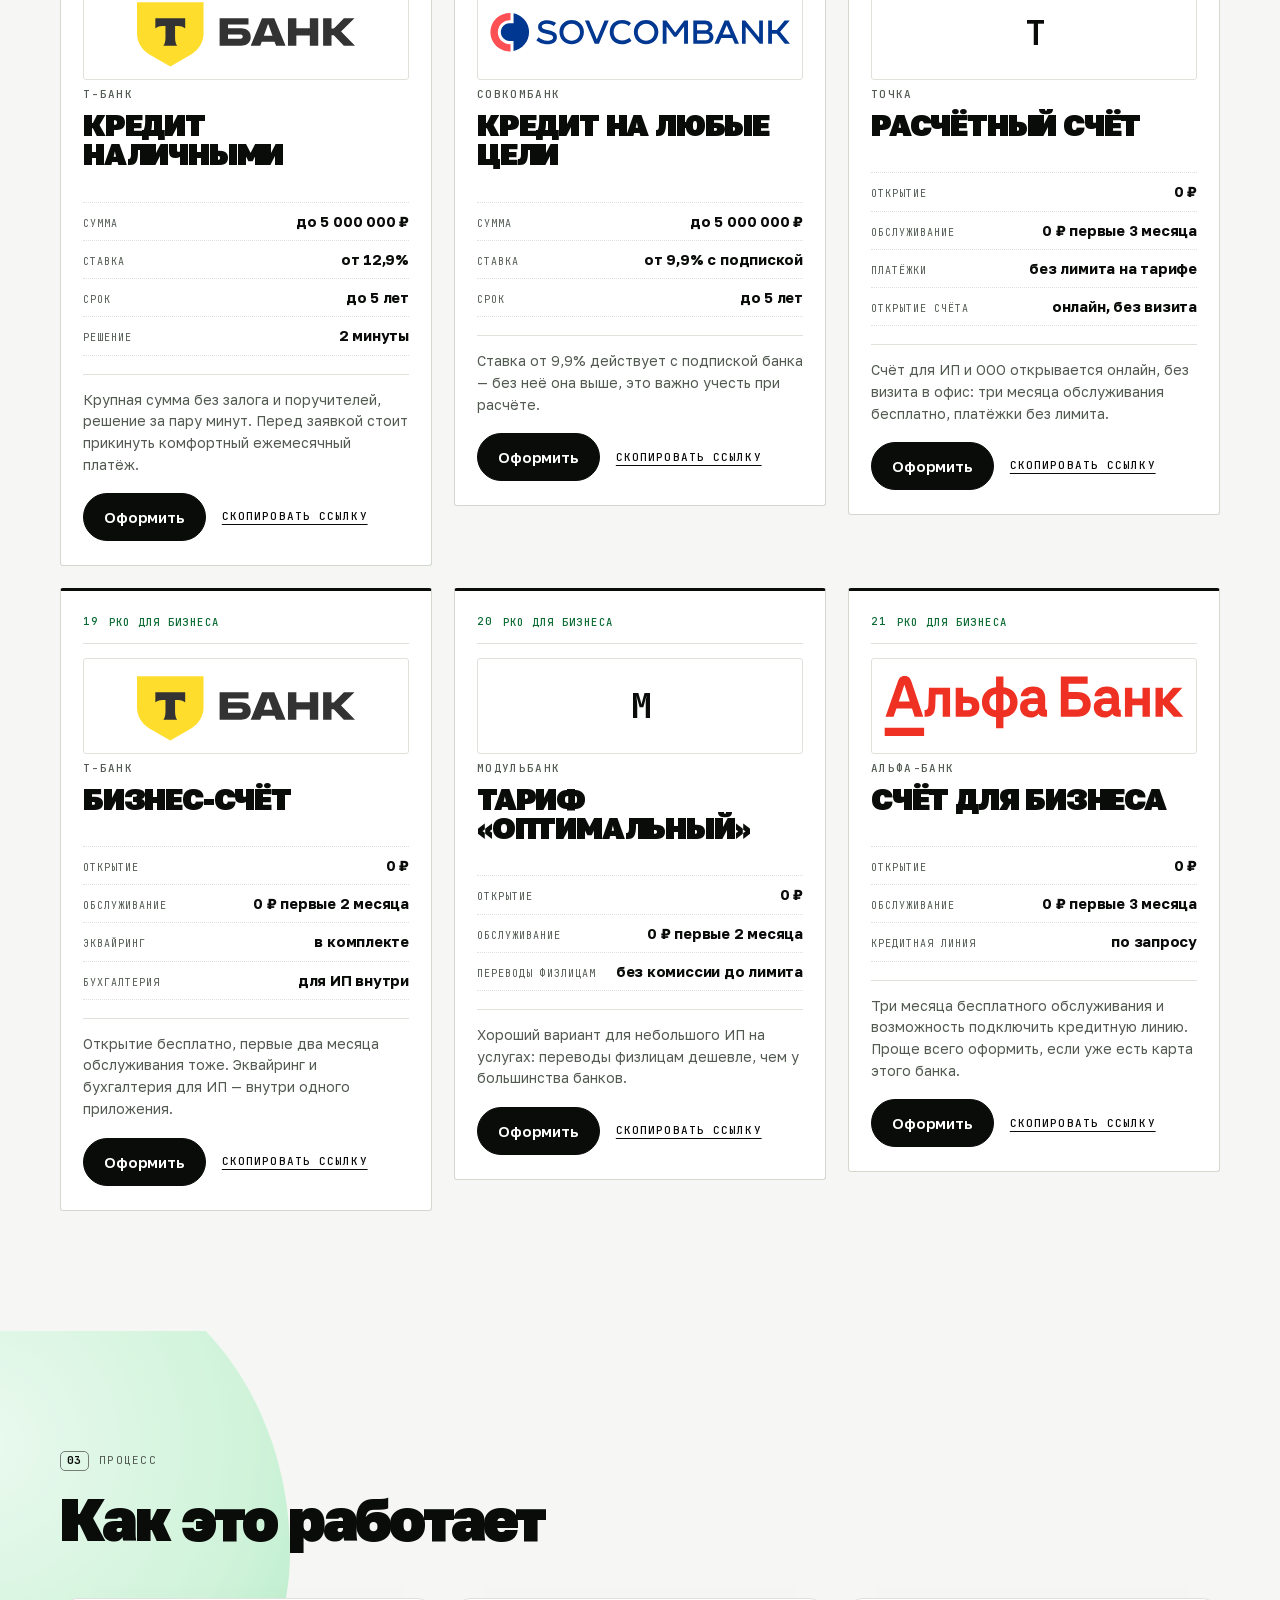
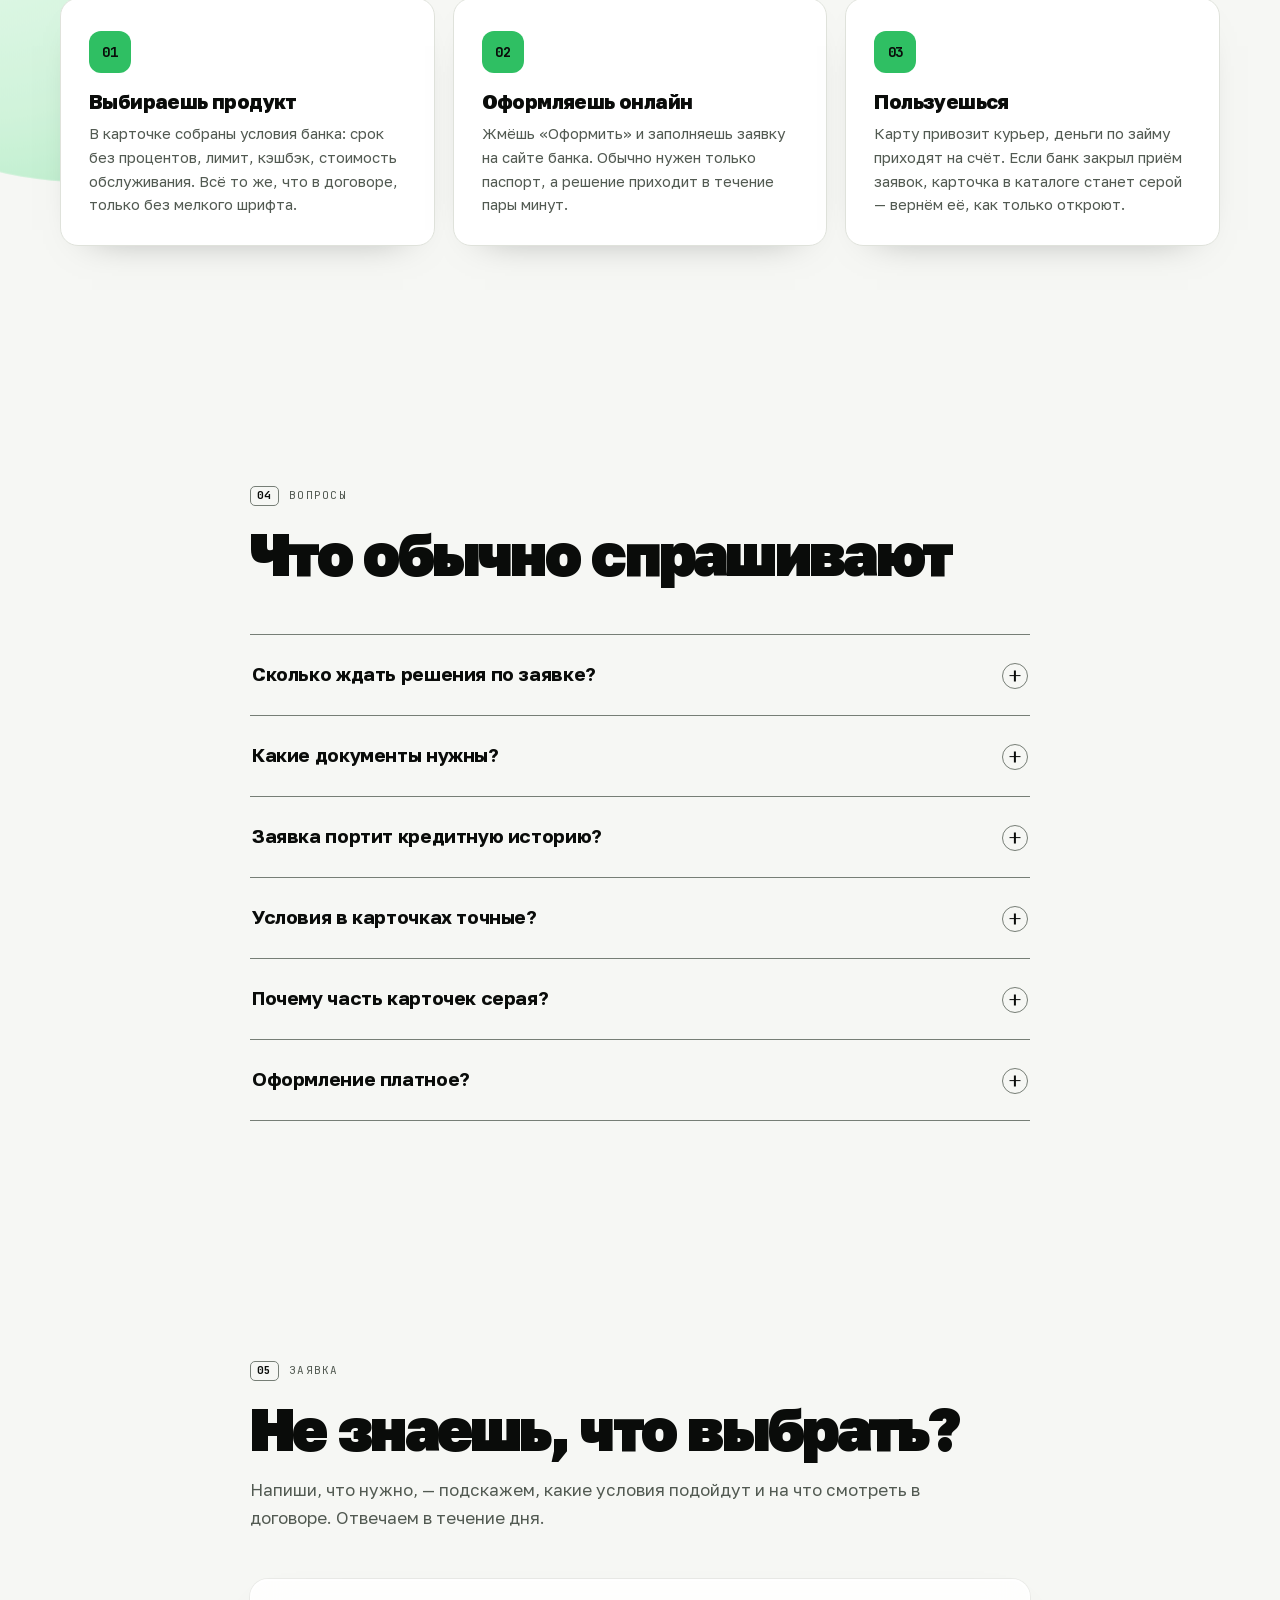
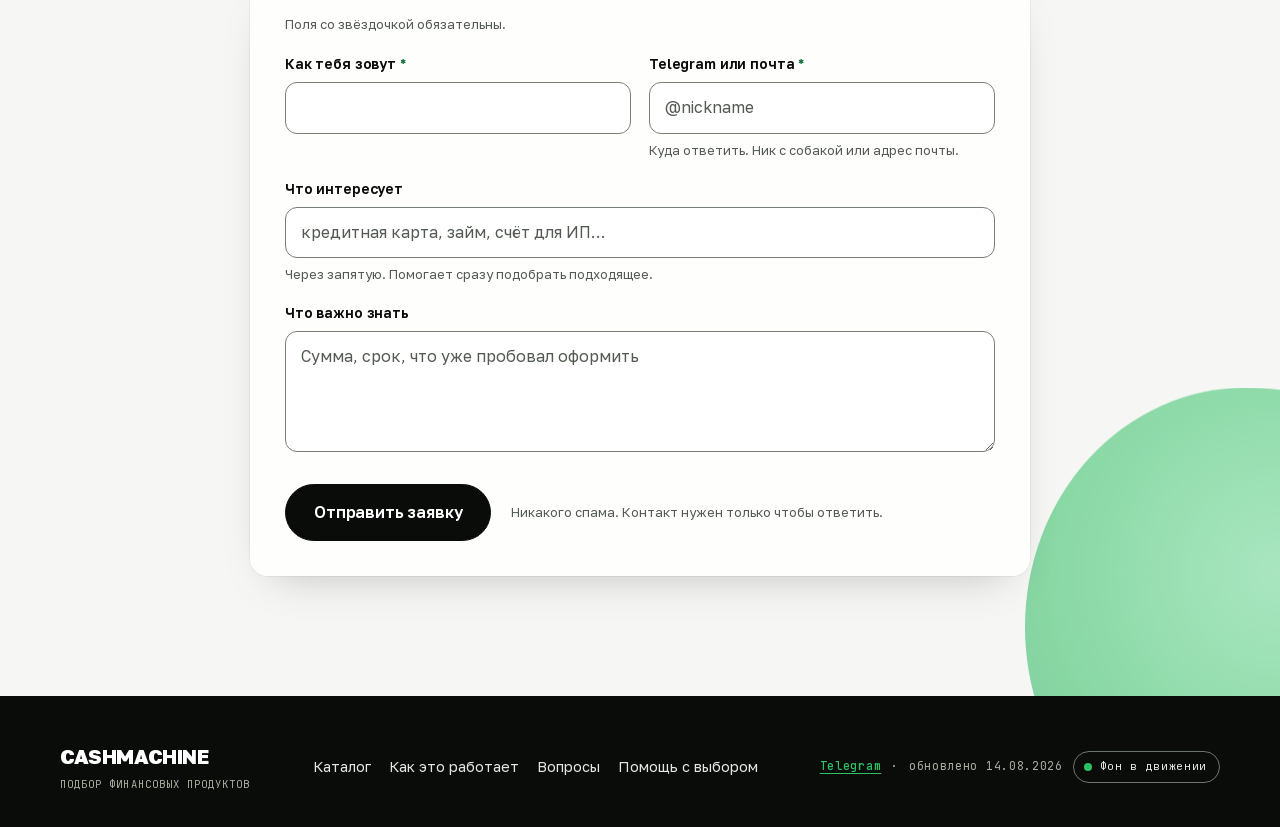
==== commit c2aad923: "Правки по замечаниям клиента - логотип по центру карточки: плашка теперь во всю ширину, раньше она б" ====
--- a/index.html
+++ b/index.html
@@ -12,7 +12,7 @@
 <link rel="icon" href="data:image/svg+xml,<svg xmlns='http://www.w3.org/2000/svg' viewBox='0 0 32 32'><rect width='32' height='32' rx='9' fill='%230A0C0A'/><path d='M11 9h11M11 16h8M11 23h11' stroke='%232FBF63' stroke-width='3' stroke-linecap='round'/></svg>">
 <link rel="preload" href="fonts/golos-q5uCsoe9Lv5t7Meb31EcExd8hK5SAMqbpw.woff2" as="font" type="font/woff2" crossorigin>
 <link rel="stylesheet" href="fonts/fonts.css">
-<link rel="stylesheet" href="styles.css?v=20">
+<link rel="stylesheet" href="styles.css?v=21">
 <!-- Выбор «фон в движении» читаем до отрисовки, иначе на долю секунды мигнёт анимация. -->
 <script>try{if(localStorage.getItem("executtr:motion")==="off")document.documentElement.dataset.motion="off";}catch(e){}</script>
 </head>
@@ -295,7 +295,7 @@
 <p class="vh" id="live" role="status" aria-live="polite" aria-atomic="true"></p>
 <p class="vh" id="live-alert" role="alert" aria-atomic="true"></p>
 
-<script src="data.js?v=20"></script>
-<script src="app.js?v=20"></script>
+<script src="data.js?v=21"></script>
+<script src="app.js?v=21"></script>
 </body>
 </html>
--- a/styles.css
+++ b/styles.css
@@ -172,6 +172,10 @@
 
 .btn--ink   { --btn-bg: var(--ink); --btn-fg: #fff; --btn-bd: var(--ink); }
 .btn--ink:hover { --btn-bg: #1E241E; --btn-bd: #1E241E; }
+/* Кнопка в шапке цвет на наведении не меняет: осветлённый чёрный на светлой
+   шапке читался как выключенная кнопка. Отклик даёт подъём из .btn:hover.
+   Правило стоит вне медиазапросов — оно нужно на любой ширине. */
+.masthead__cta:hover { --btn-bg: var(--ink); --btn-bd: var(--ink); }
 
 .btn--green { --btn-bg: var(--green-deep); --btn-fg: #fff; --btn-bd: var(--green-deep); }
 .btn--green:hover { --btn-bg: #0E6E34; --btn-bd: #0E6E34; }
@@ -305,8 +309,10 @@
   }
   .masthead__nav a:hover { color: var(--ink); }
   .masthead__nav a:hover::after { right: 0; }
-  /* Кнопка внутри навигации — свои цвета, подчёркивание ей не нужно */
-  .masthead__nav .btn { color: var(--btn-fg); font-weight: 600; }
+  /* Кнопка внутри навигации — свои цвета, подчёркивание ей не нужно.
+     Отступы возвращаем руками: правило .masthead__nav a выше обнуляет
+     боковые поля, и текст упирался в края кнопки. */
+  .masthead__nav .btn { color: var(--btn-fg); font-weight: 600; padding: 12px 26px; }
   .masthead__cta { flex: 0 0 auto; }
   .masthead__cta::after { display: none; }
 }
@@ -582,7 +588,10 @@
   font-size: clamp(42px, 13.4vw, 116px);
   font-weight: 900;
   letter-spacing: -0.055em;
-  line-height: .94;
+  /* Не плотнее 1.08: зелёное пятно вылезает на 0.1em выше своей строки
+     (см. .hero__hl::before) и при плотном интерлиньяже упирается в строку
+     сверху. Это одинаково важно и на телефоне, и на большом экране. */
+  line-height: 1.08;
   text-transform: uppercase;
   margin-bottom: 26px;
 }
@@ -743,6 +752,9 @@
   scroll-snap-type: x proximity;
   margin: -9px -18px 0;
   padding: 9px 18px;
+  /* Без этого прилипание считает краем ленты сам край экрана, а не отступ:
+     на телефоне первая кнопка вставала вплотную к краю и обрезалась. */
+  scroll-padding-inline: 18px;
   -webkit-overflow-scrolling: touch;
   scrollbar-width: none;
 }
@@ -939,8 +951,10 @@
      ограничение (значок 180×180 вписывается в квадрат по высоте плашки),
      а широкие надписи упираются в ширину и лишнюю высоту просто не берут. */
   height: 96px;
-  width: min(240px, 100%);
-  max-width: 100%;
+  /* Плашка во всю ширину карточки: логотип внутри стоит по центру, и ряд
+     карточек читается ровно. Плашка уже карточки оставляла справа пустое
+     поле, и логотип выглядел сдвинутым влево. */
+  width: 100%;
   overflow: hidden;
   background: #FFFFFF;
   border: 1px solid var(--hair);
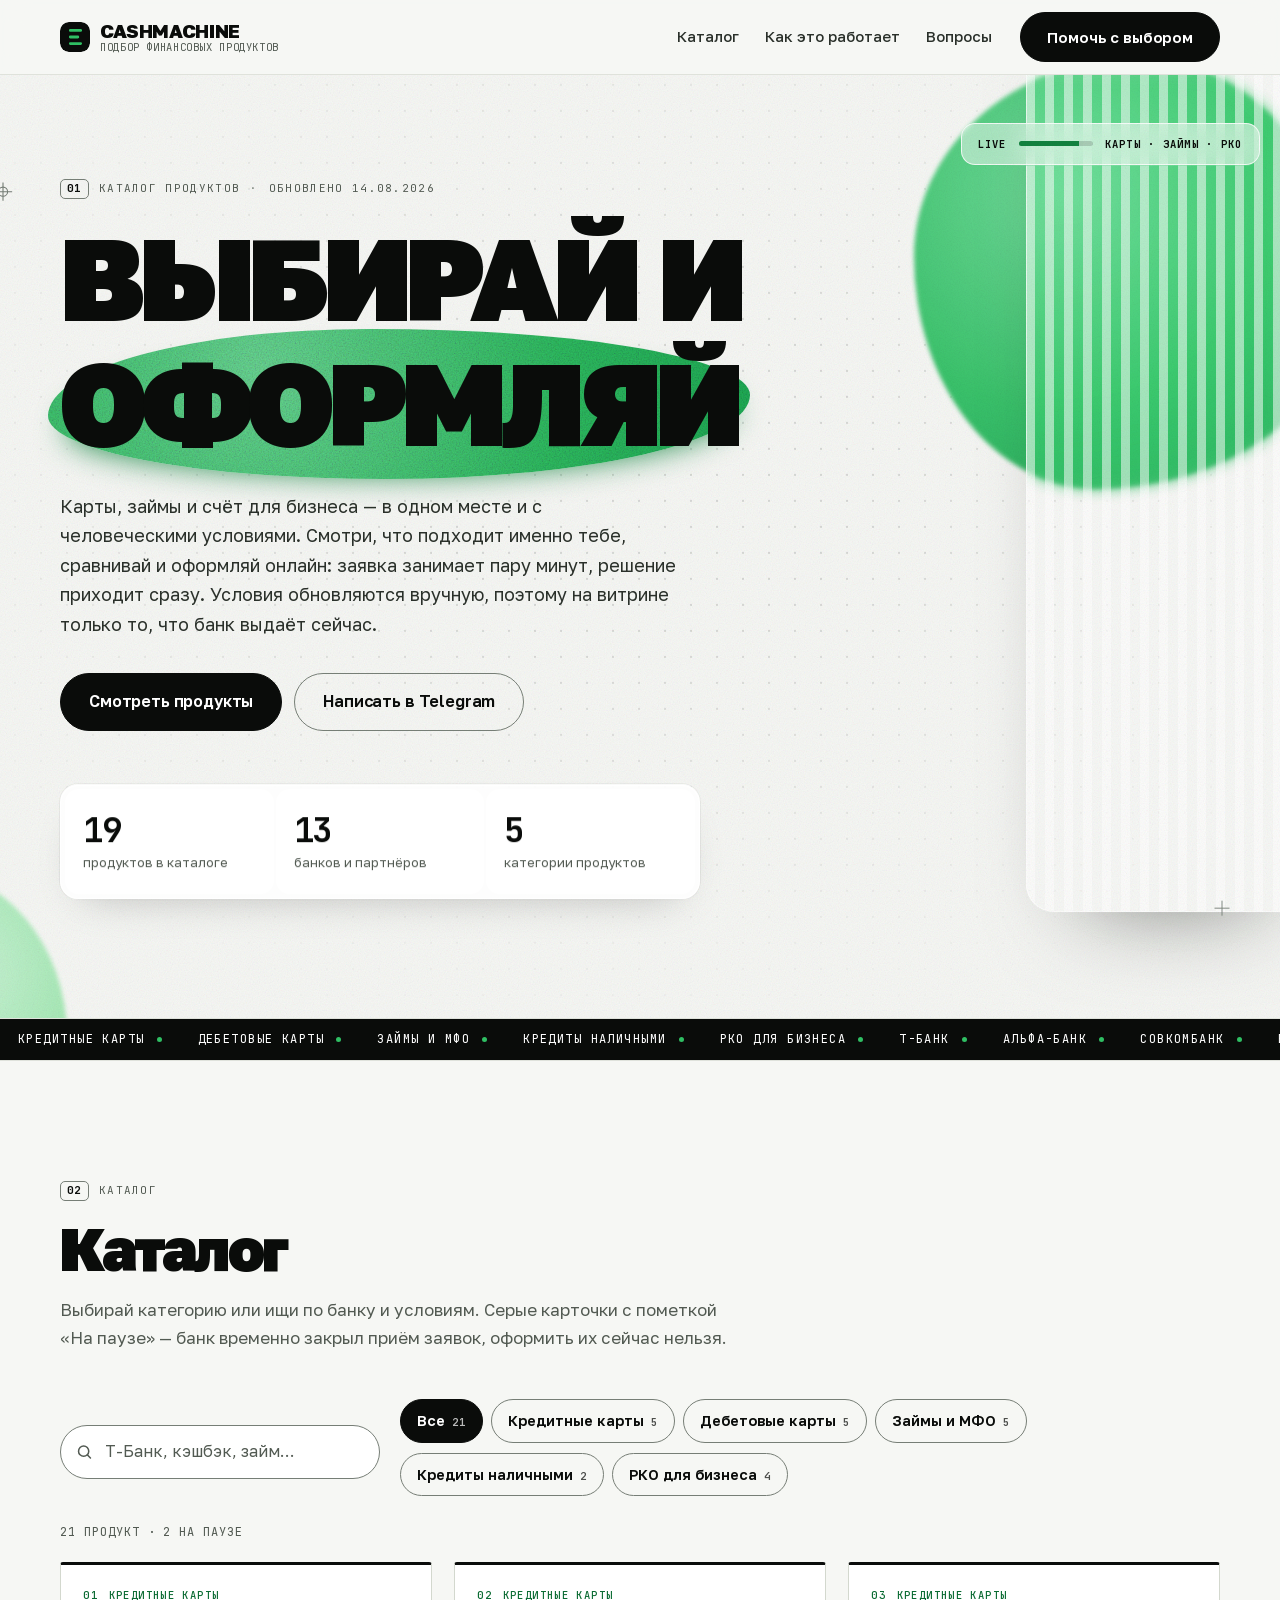
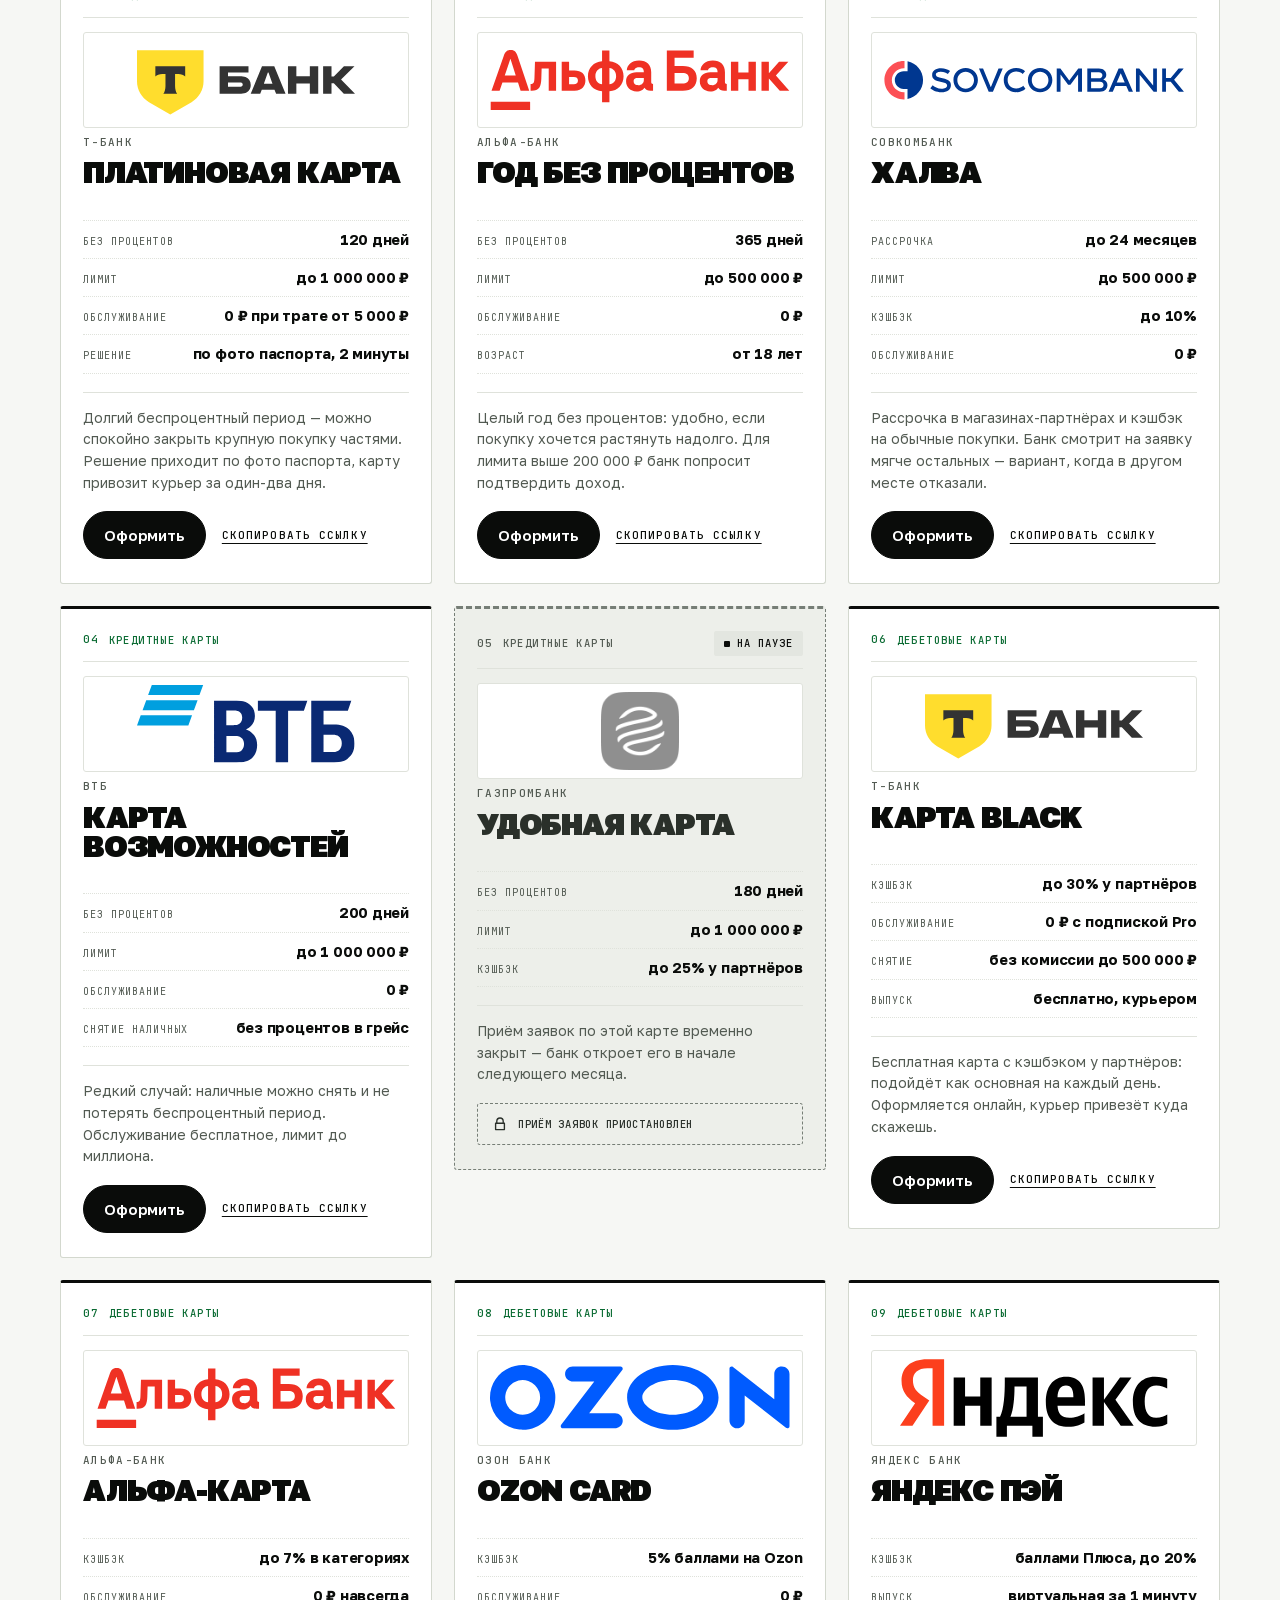
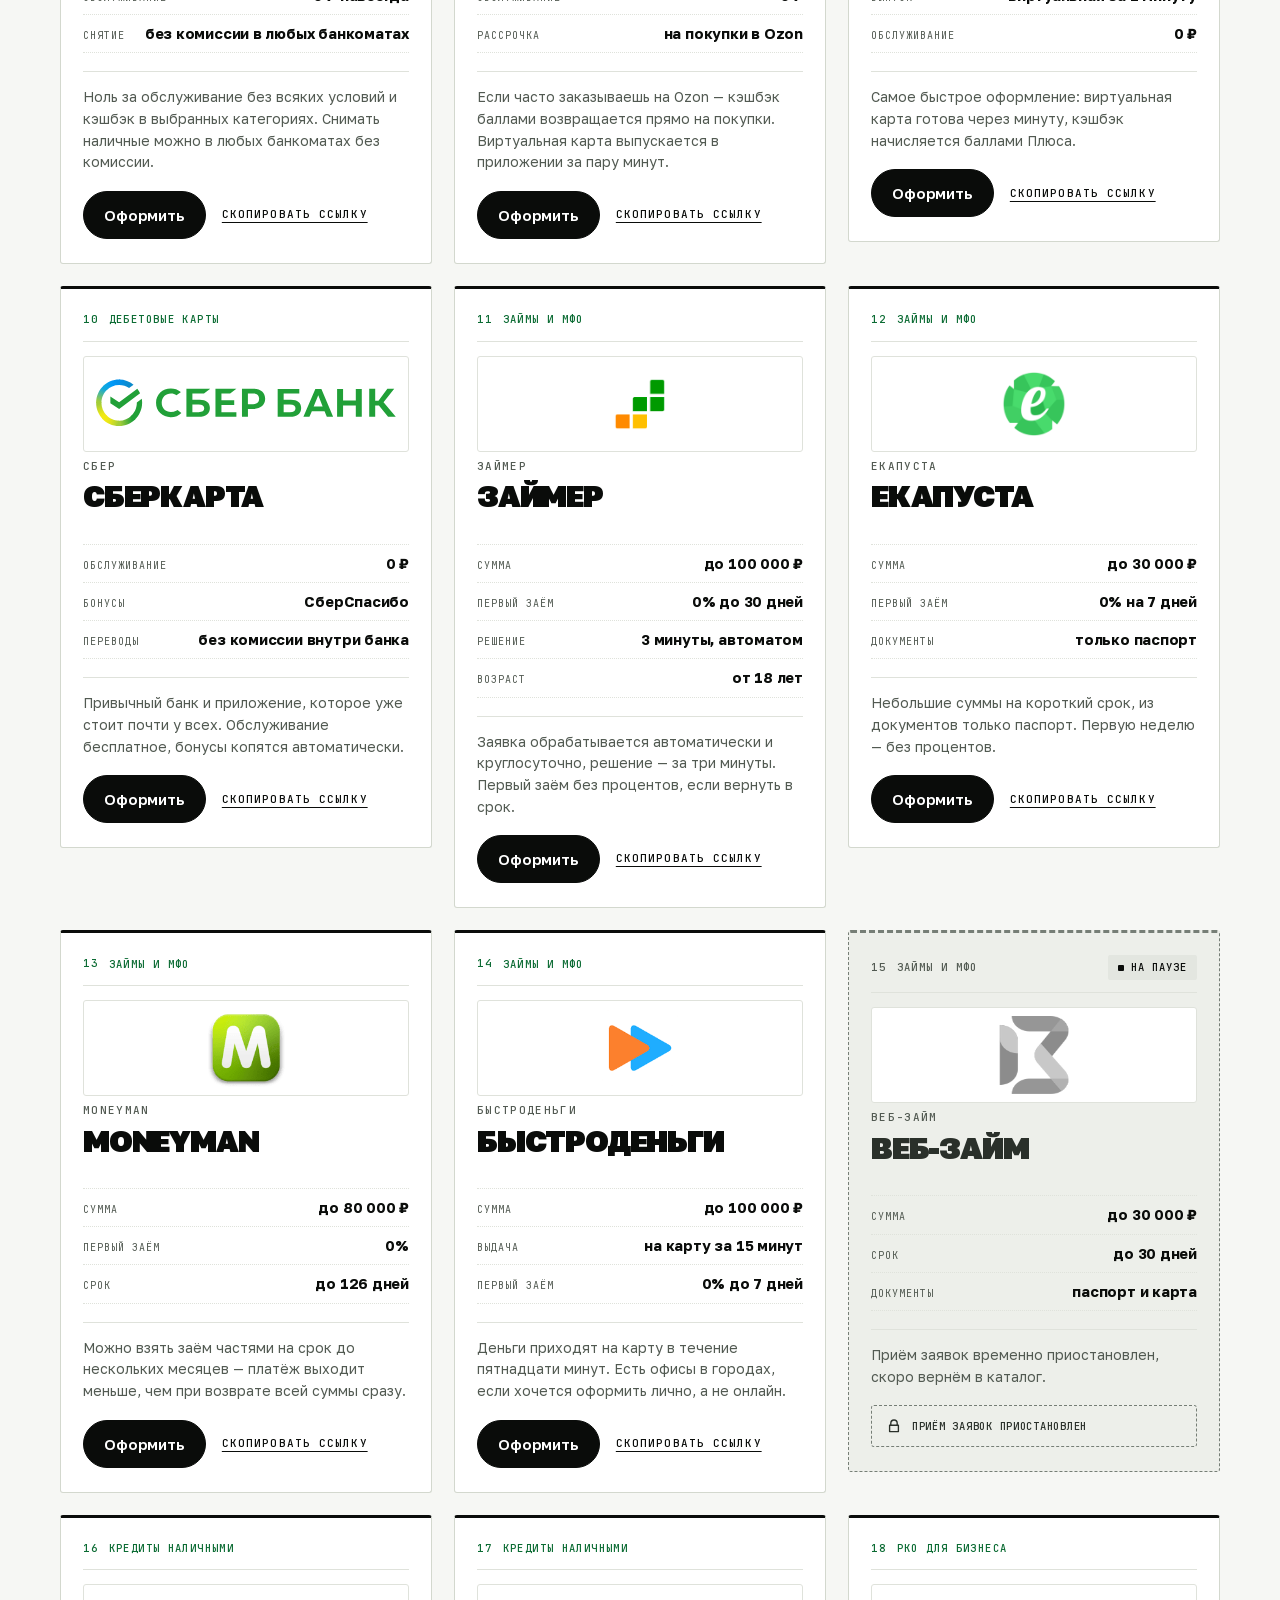
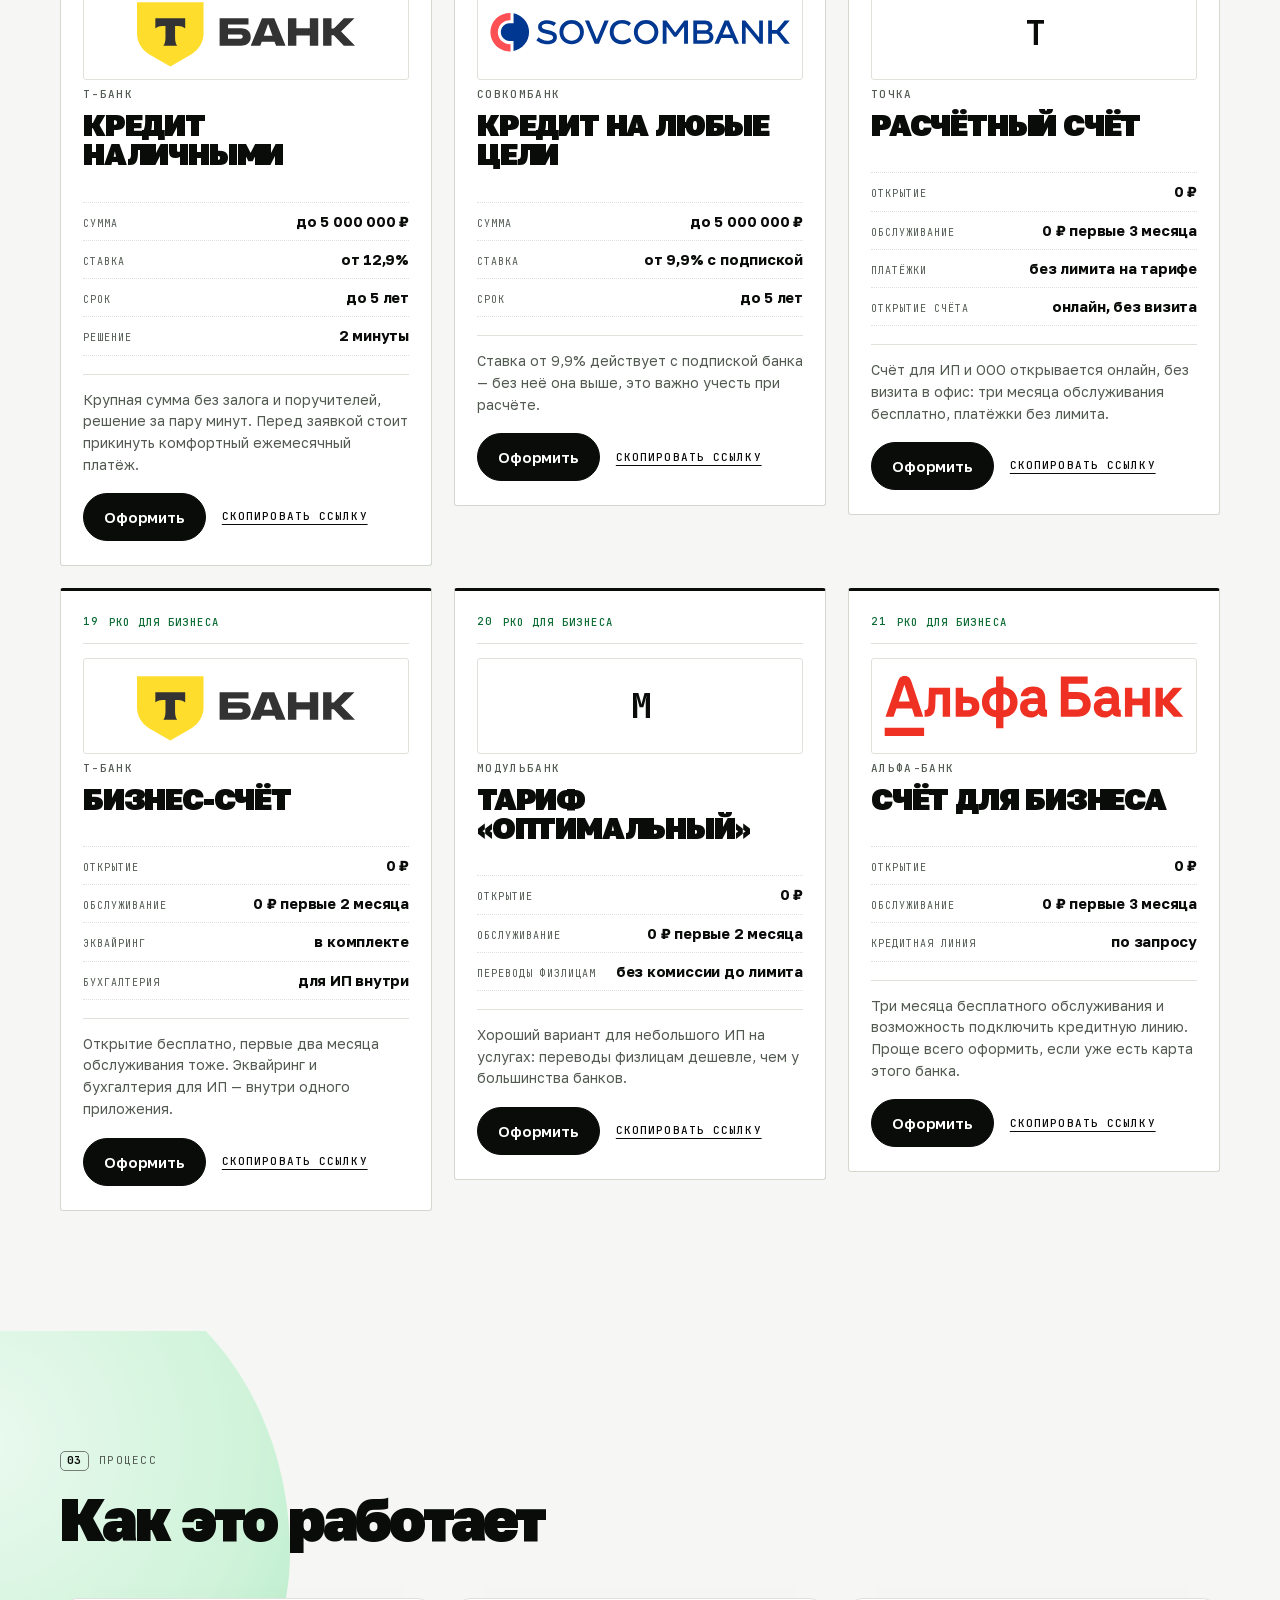
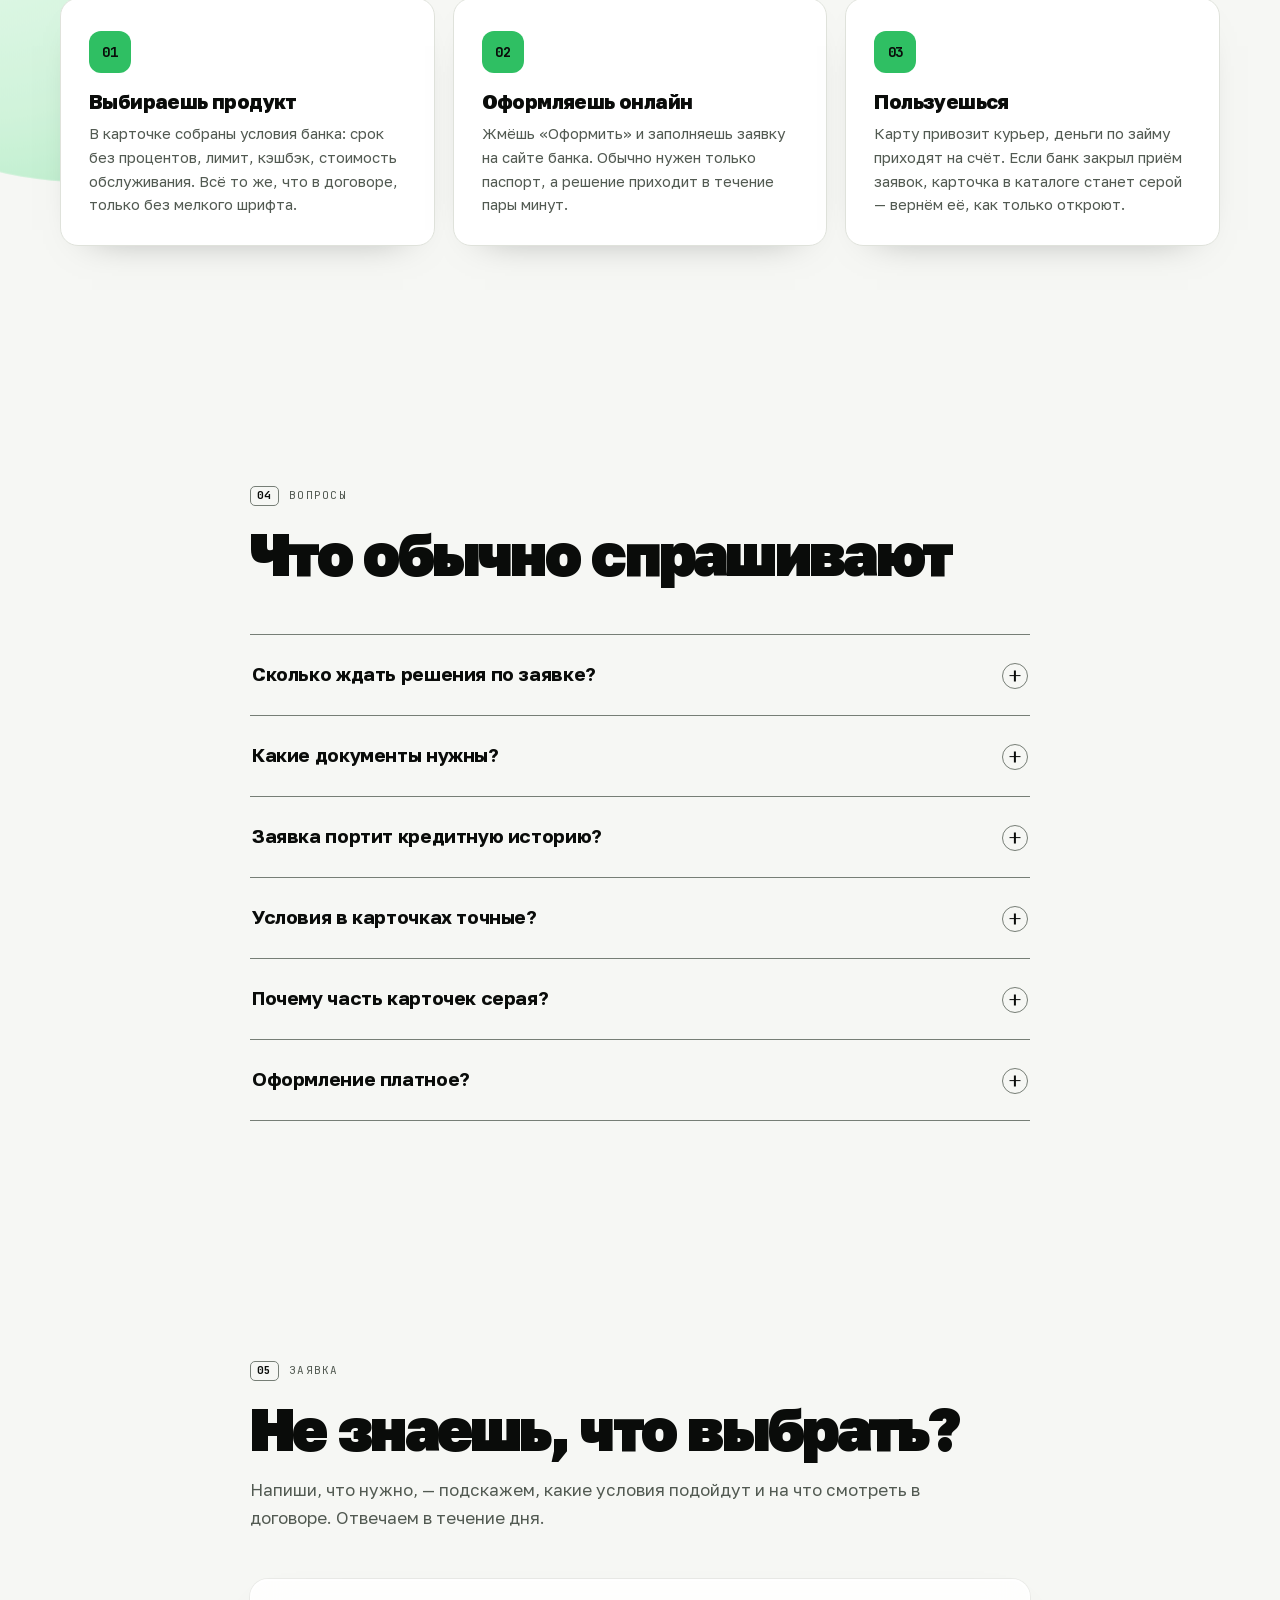
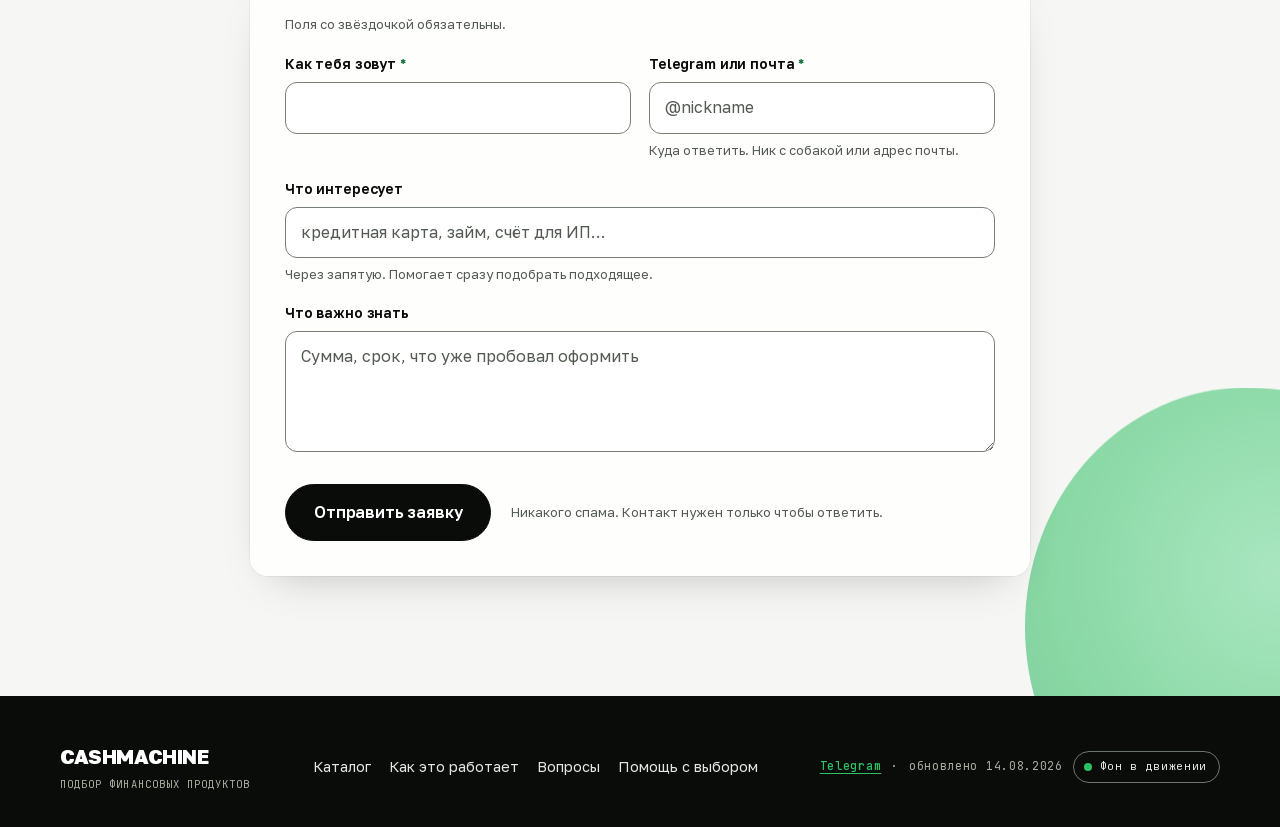
==== commit 6fee3b50: "Кнопка в шапке и перенос строки в заголовке - на наведении у кнопки пропадал текст: правило .masthea" ====
--- a/index.html
+++ b/index.html
@@ -12,7 +12,7 @@
 <link rel="icon" href="data:image/svg+xml,<svg xmlns='http://www.w3.org/2000/svg' viewBox='0 0 32 32'><rect width='32' height='32' rx='9' fill='%230A0C0A'/><path d='M11 9h11M11 16h8M11 23h11' stroke='%232FBF63' stroke-width='3' stroke-linecap='round'/></svg>">
 <link rel="preload" href="fonts/golos-q5uCsoe9Lv5t7Meb31EcExd8hK5SAMqbpw.woff2" as="font" type="font/woff2" crossorigin>
 <link rel="stylesheet" href="fonts/fonts.css">
-<link rel="stylesheet" href="styles.css?v=21">
+<link rel="stylesheet" href="styles.css?v=22">
 <!-- Выбор «фон в движении» читаем до отрисовки, иначе на долю секунды мигнёт анимация. -->
 <script>try{if(localStorage.getItem("executtr:motion")==="off")document.documentElement.dataset.motion="off";}catch(e){}</script>
 </head>
@@ -85,8 +85,8 @@
       </p>
 
       <h1 class="hero__title">
-        Выбирай<br>
-        и <span class="hero__hl"><span class="hero__hl-in">оформляй</span></span>
+        Выбирай&nbsp;и<br>
+        <span class="hero__hl"><span class="hero__hl-in">оформляй</span></span>
       </h1>
 
       <p class="hero__lead" data-lead>Карты, займы и счёт для бизнеса — в одном месте и с человеческими условиями. Смотри, что подходит именно тебе, сравнивай и оформляй онлайн: заявка занимает пару минут, решение приходит сразу.</p>
@@ -295,7 +295,7 @@
 <p class="vh" id="live" role="status" aria-live="polite" aria-atomic="true"></p>
 <p class="vh" id="live-alert" role="alert" aria-atomic="true"></p>
 
-<script src="data.js?v=21"></script>
-<script src="app.js?v=21"></script>
+<script src="data.js?v=22"></script>
+<script src="app.js?v=22"></script>
 </body>
 </html>
--- a/styles.css
+++ b/styles.css
@@ -275,6 +275,23 @@
 @media (min-width: 760px) {
   .brand__name { font-size: 19px; }
   .brand__sub { font-size: 10.5px; }
+}
+
+/* Совсем узкие экраны (320 и меньше: SE первого поколения, раскладушки).
+   Логотип с подписью и кнопка меню там вместе не помещаются, и кнопку
+   срезало правым краем вместе с отступом. Подпись под названием повторена
+   на первом экране, поэтому убираем её, а у кнопки прячем слово — иконка
+   остаётся, а имя кнопки для голосовых программ никуда не девается. */
+@media (max-width: 359.98px) {
+  .brand__sub { display: none; }
+  .burger { padding-inline: 12px; gap: 0; }
+  .burger__label {
+    position: absolute;
+    width: 1px; height: 1px;
+    margin: -1px; padding: 0; border: 0;
+    clip-path: inset(50%);
+    overflow: hidden; white-space: nowrap;
+  }
 }
 
 /* Навигация — десктоп */
@@ -307,8 +324,11 @@
     background: var(--green-deep);
     transition: right .22s var(--ease);
   }
-  .masthead__nav a:hover { color: var(--ink); }
-  .masthead__nav a:hover::after { right: 0; }
+  /* :not(.btn) обязателен. Кнопка в шапке — тоже ссылка внутри навигации,
+     и без исключения это правило перекрашивало её текст в цвет чернил
+     поверх чёрного фона: на наведении надпись просто пропадала. */
+  .masthead__nav a:not(.btn):hover { color: var(--ink); }
+  .masthead__nav a:not(.btn):hover::after { right: 0; }
   /* Кнопка внутри навигации — свои цвета, подчёркивание ей не нужно.
      Отступы возвращаем руками: правило .masthead__nav a выше обнуляет
      боковые поля, и текст упирался в края кнопки. */
@@ -585,7 +605,10 @@
 .hero__inner { position: relative; z-index: 1; }
 
 .hero__title {
-  font-size: clamp(42px, 13.4vw, 116px);
+  /* Нижняя граница 38, а не 42: между «Выбирай» и «и» стоит неразрывный
+     пробел, строка не переносится, и на узких экранах (складные, 280px)
+     кегль 42 вылезал бы за край. */
+  font-size: clamp(38px, 13.4vw, 116px);
   font-weight: 900;
   letter-spacing: -0.055em;
   /* Не плотнее 1.08: зелёное пятно вылезает на 0.1em выше своей строки
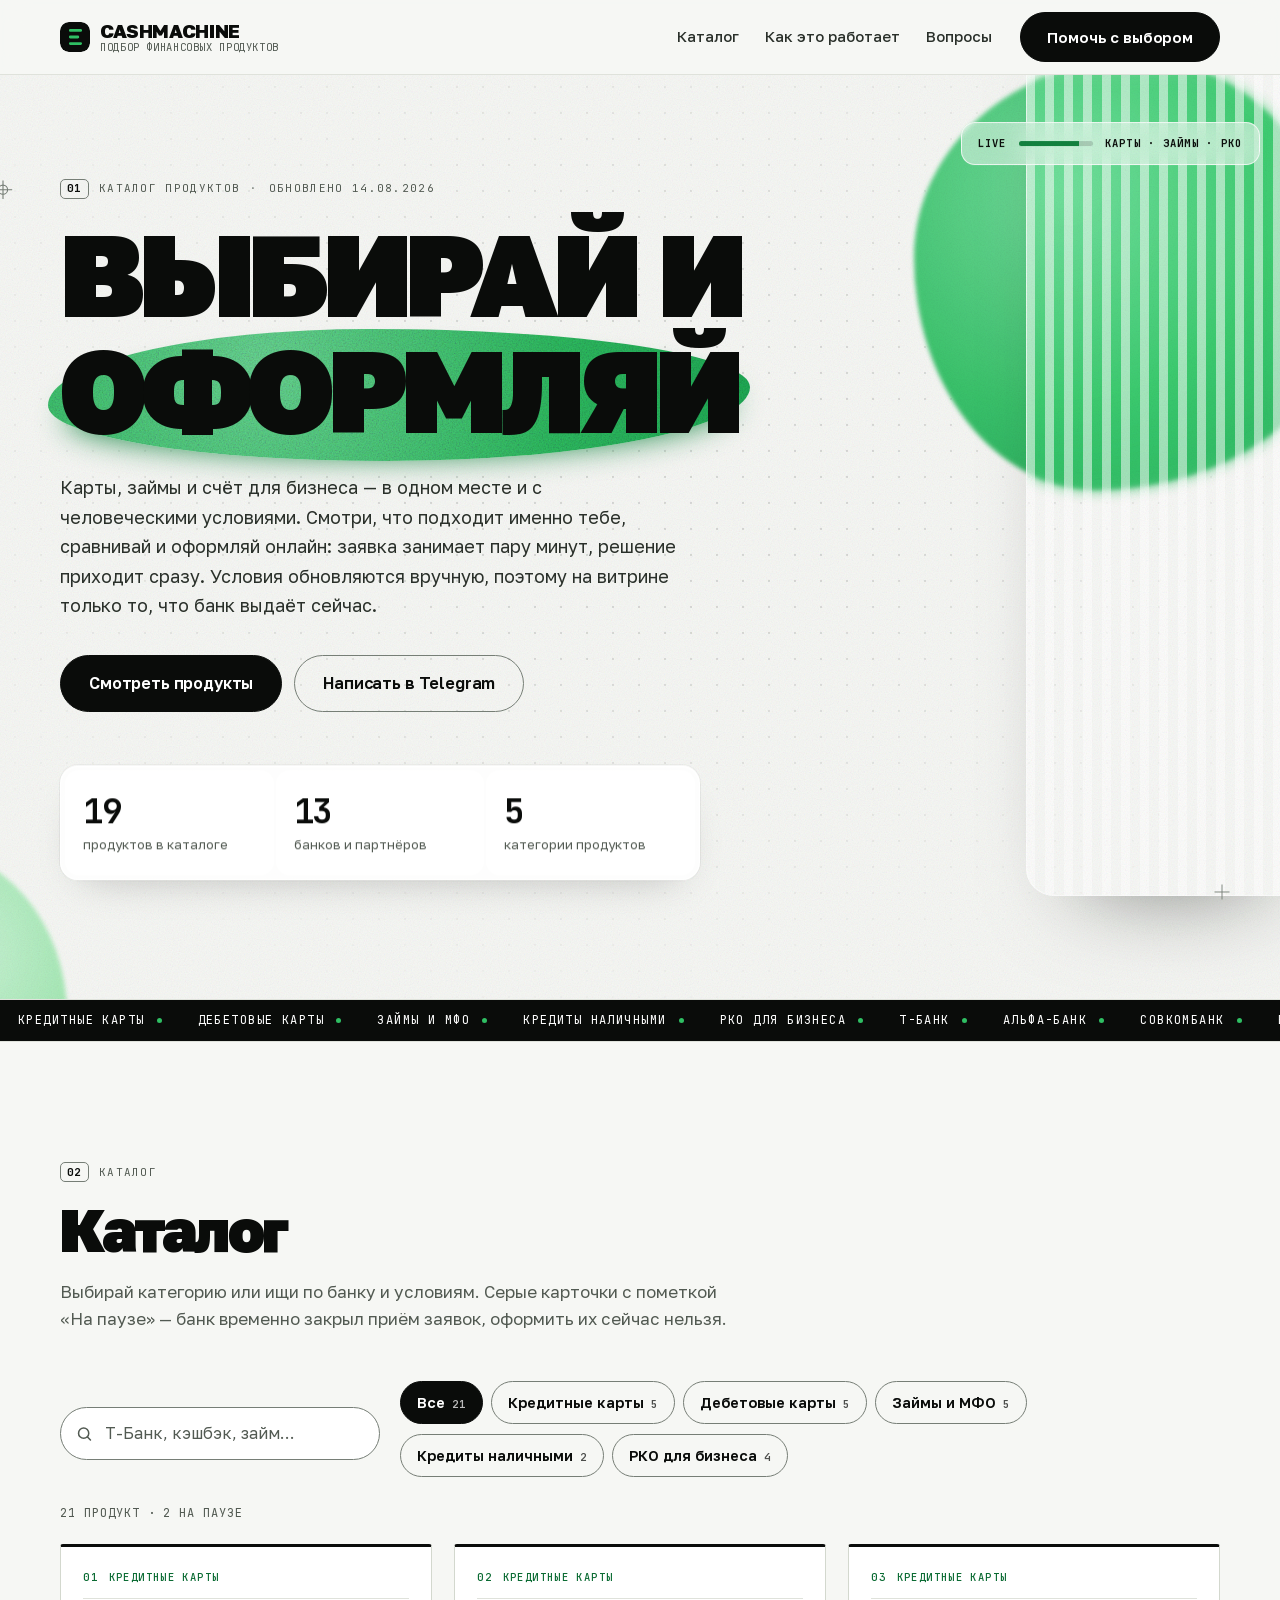
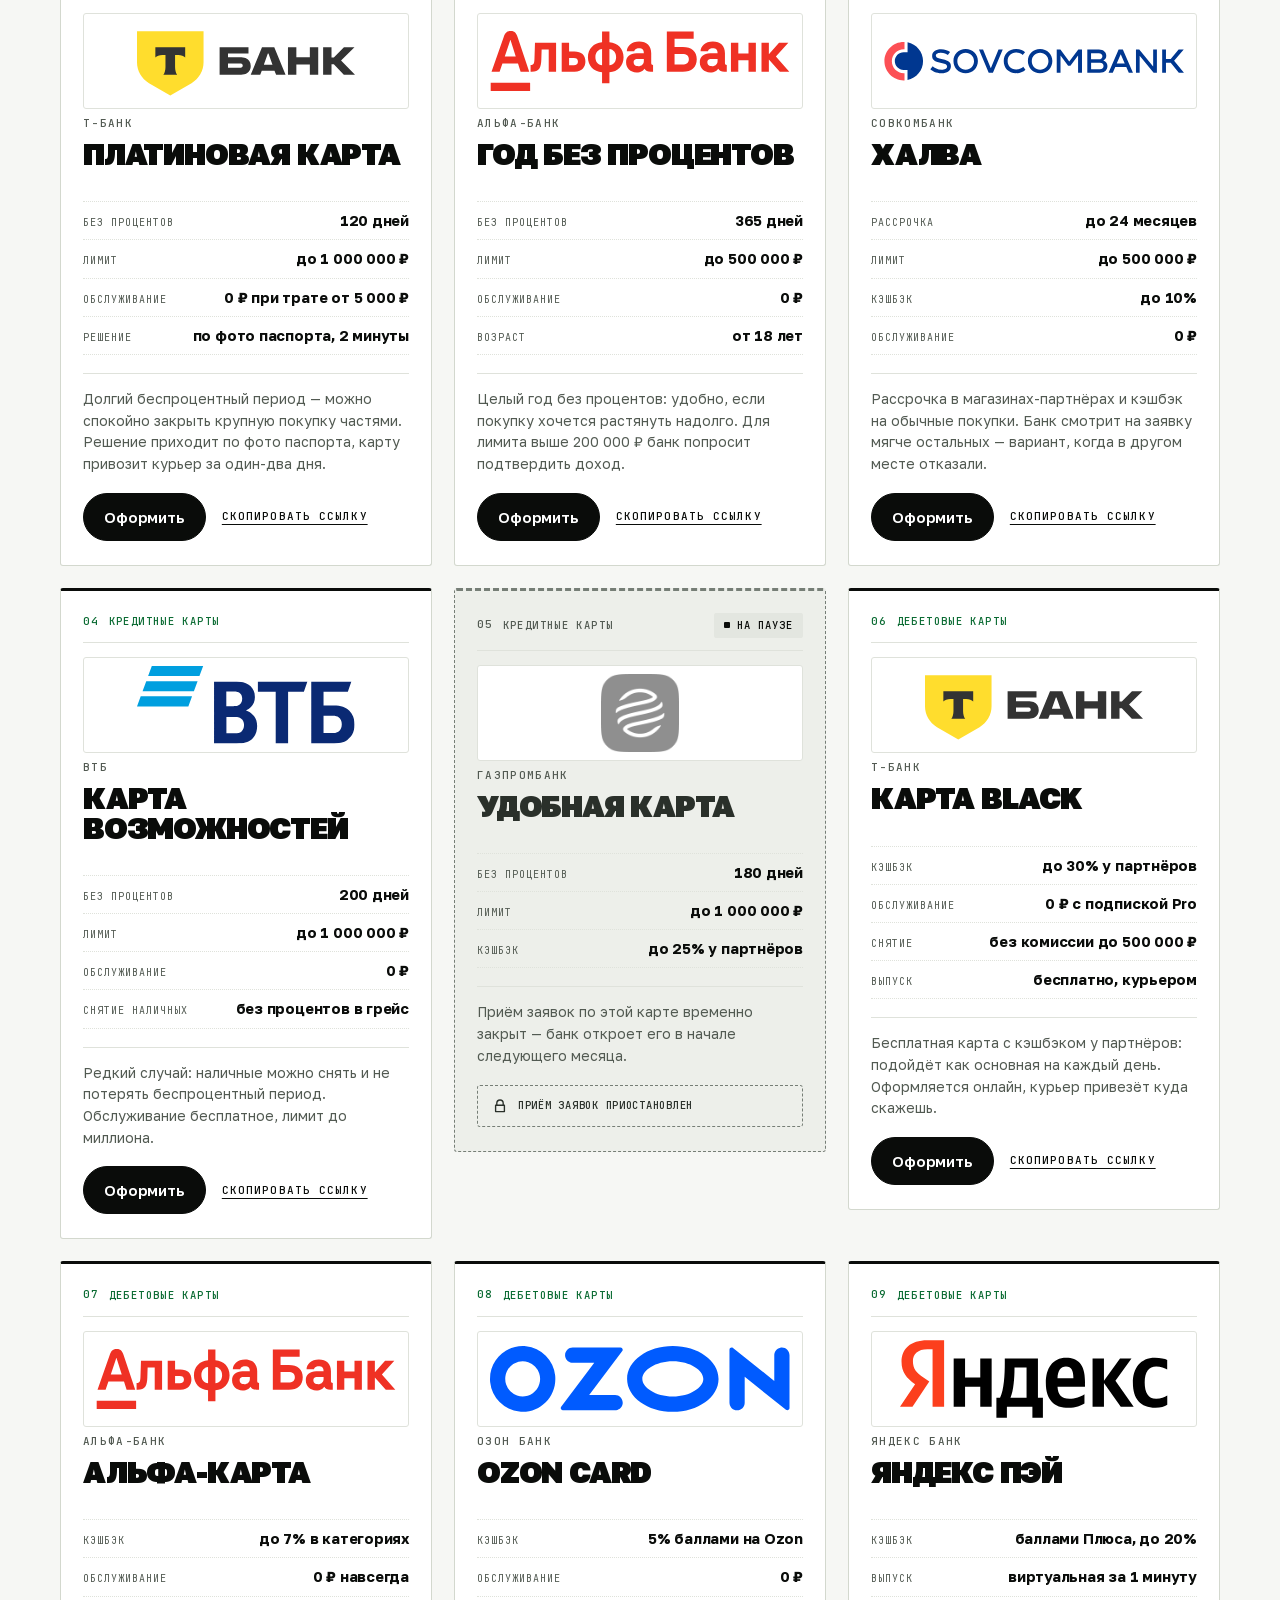
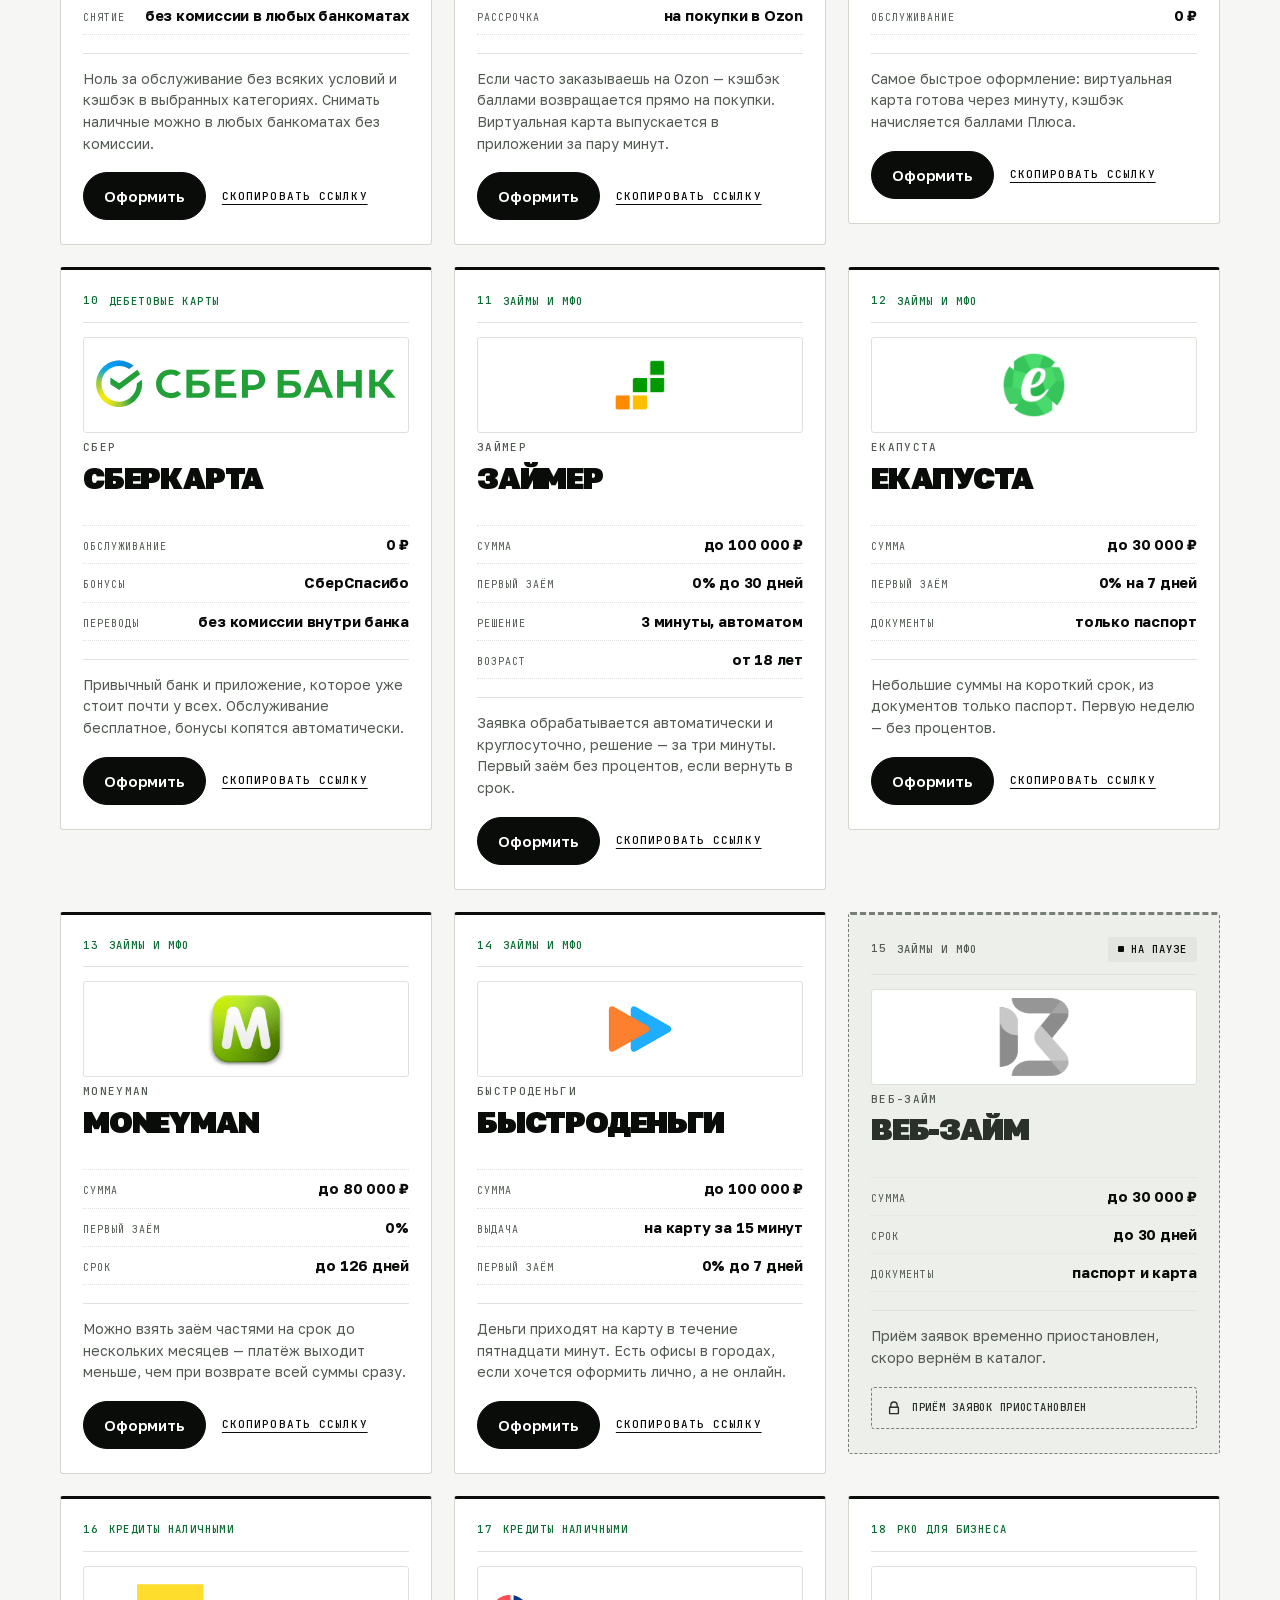
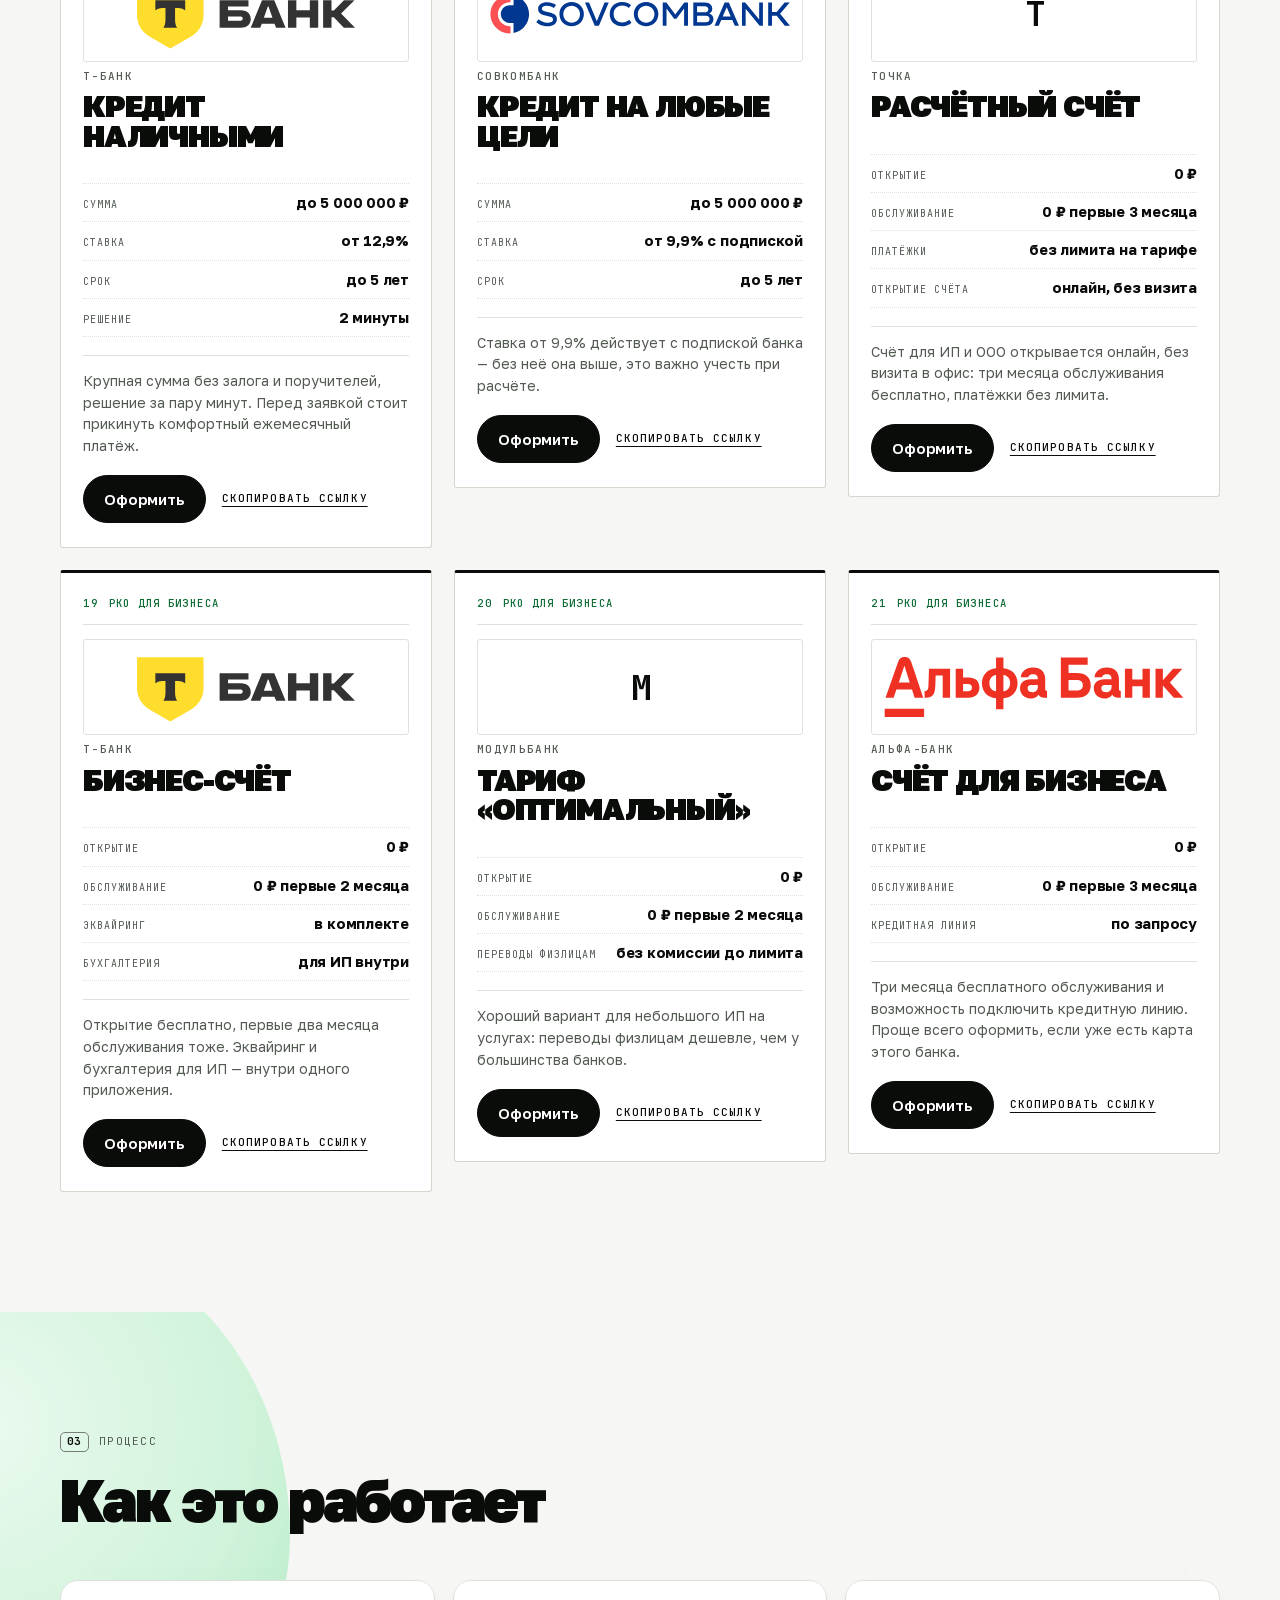
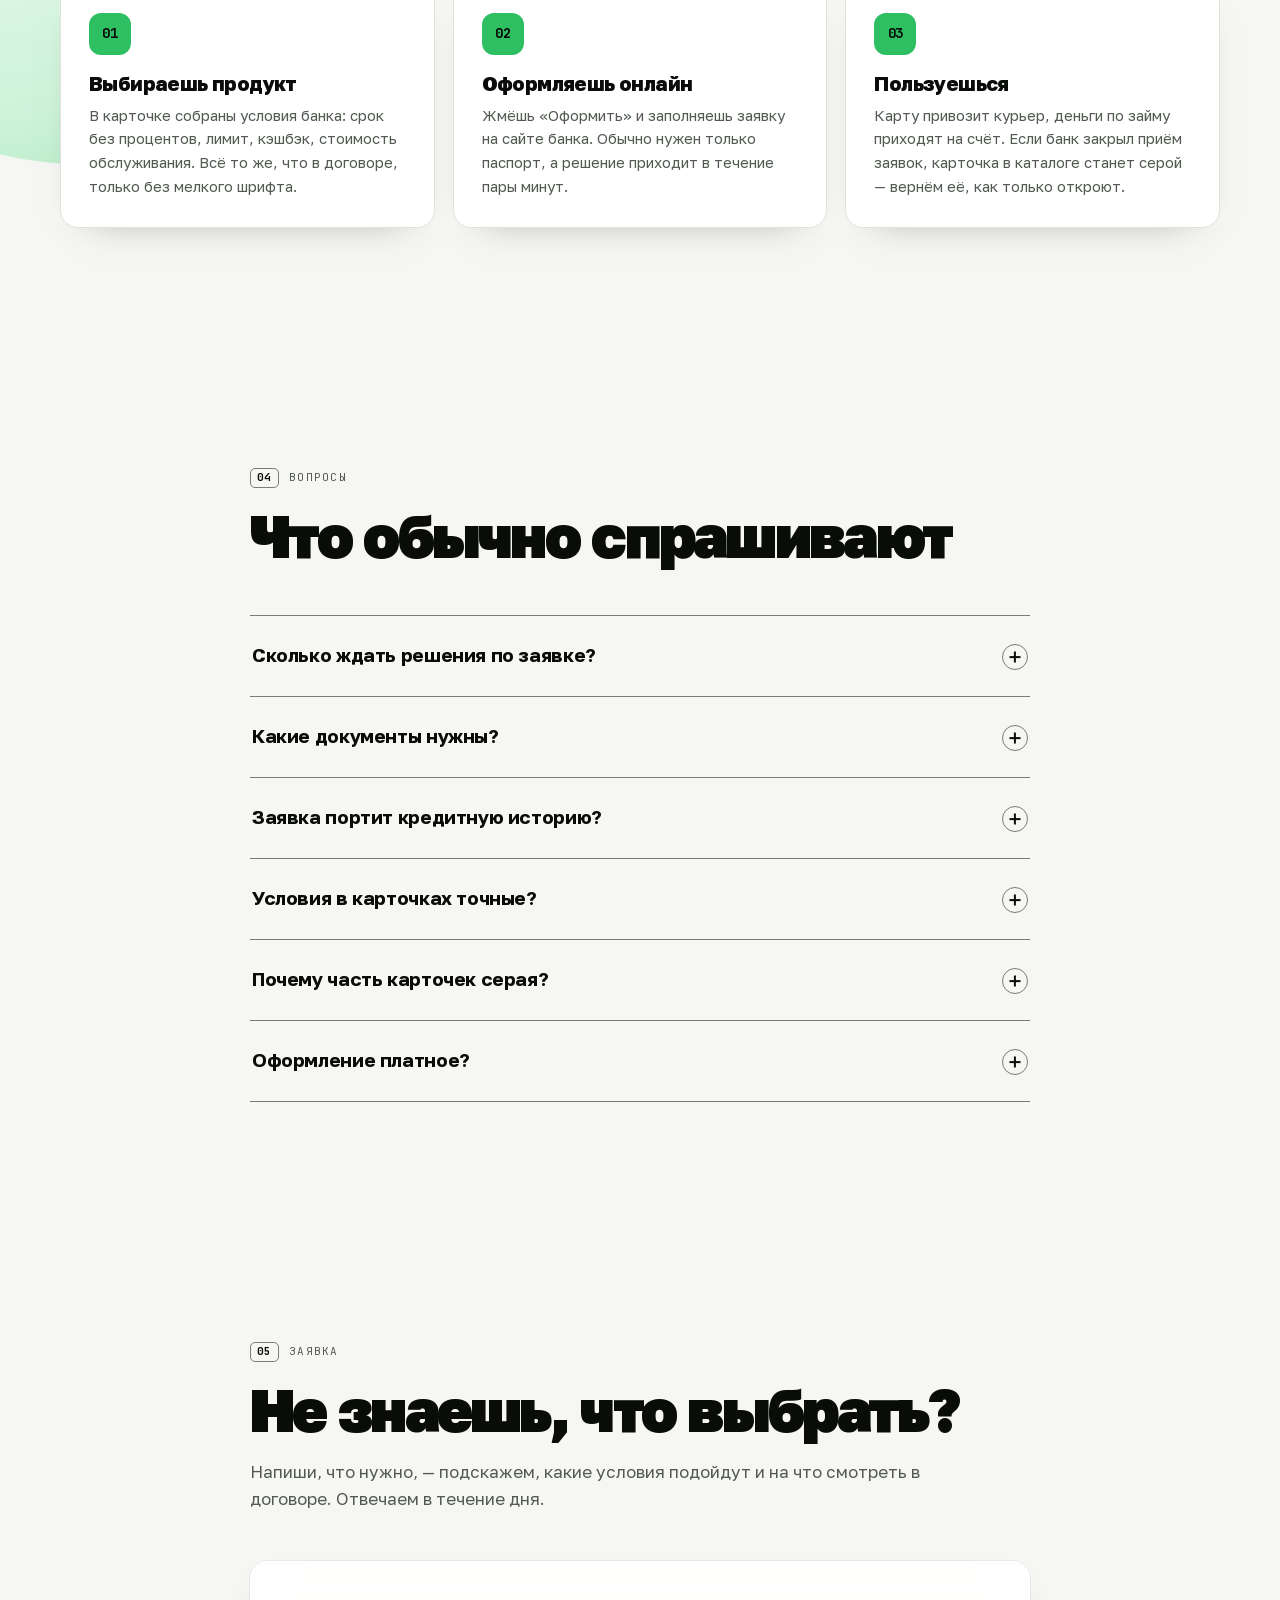
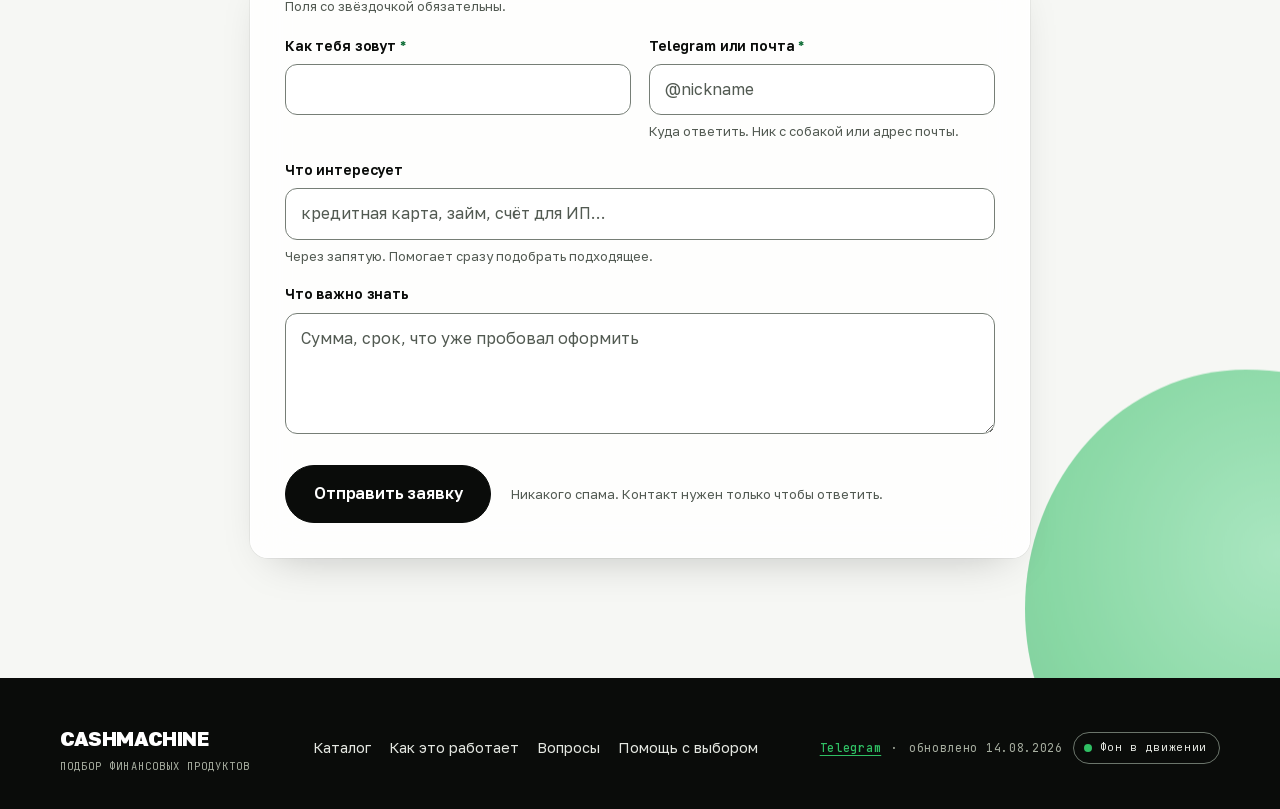
==== commit b5560b6d: "Заголовок собран плотнее: строки почти встык Пятно сверху вылезает теперь на 0.02em вместо 0.1em, по" ====
--- a/index.html
+++ b/index.html
@@ -12,7 +12,7 @@
 <link rel="icon" href="data:image/svg+xml,<svg xmlns='http://www.w3.org/2000/svg' viewBox='0 0 32 32'><rect width='32' height='32' rx='9' fill='%230A0C0A'/><path d='M11 9h11M11 16h8M11 23h11' stroke='%232FBF63' stroke-width='3' stroke-linecap='round'/></svg>">
 <link rel="preload" href="fonts/golos-q5uCsoe9Lv5t7Meb31EcExd8hK5SAMqbpw.woff2" as="font" type="font/woff2" crossorigin>
 <link rel="stylesheet" href="fonts/fonts.css">
-<link rel="stylesheet" href="styles.css?v=22">
+<link rel="stylesheet" href="styles.css?v=23">
 <!-- Выбор «фон в движении» читаем до отрисовки, иначе на долю секунды мигнёт анимация. -->
 <script>try{if(localStorage.getItem("executtr:motion")==="off")document.documentElement.dataset.motion="off";}catch(e){}</script>
 </head>
@@ -295,7 +295,7 @@
 <p class="vh" id="live" role="status" aria-live="polite" aria-atomic="true"></p>
 <p class="vh" id="live-alert" role="alert" aria-atomic="true"></p>
 
-<script src="data.js?v=22"></script>
-<script src="app.js?v=22"></script>
+<script src="data.js?v=23"></script>
+<script src="app.js?v=23"></script>
 </body>
 </html>
--- a/styles.css
+++ b/styles.css
@@ -611,10 +611,11 @@
   font-size: clamp(38px, 13.4vw, 116px);
   font-weight: 900;
   letter-spacing: -0.055em;
-  /* Не плотнее 1.08: зелёное пятно вылезает на 0.1em выше своей строки
-     (см. .hero__hl::before) и при плотном интерлиньяже упирается в строку
-     сверху. Это одинаково важно и на телефоне, и на большом экране. */
-  line-height: 1.08;
+  /* Строки стоят плотно, чтобы заголовок читался одним блоком. Держится
+     это на посадке пятна: сверху оно вылезает всего на 0.02em
+     (см. .hero__hl::before). Вернёшь пятну прежний запас — строки надо
+     разводить обратно, иначе оно упрётся в строку сверху. */
+  line-height: 1.0;
   text-transform: uppercase;
   margin-bottom: 26px;
 }
@@ -625,7 +626,10 @@
 .hero__hl::before {
   content: "";
   position: absolute;
-  inset: -0.1em -0.1em -0.12em;
+  /* Сверху пятно почти не вылезает: строки стоят плотно, и лишний запас
+     тут же упирался бы в строку над ним. По бокам и снизу вылет прежний —
+     он и делает пятно похожим на мазок, а не на плашку. */
+  inset: -0.02em -0.1em -0.12em;
   z-index: -1;
   /* Зерно и мелкая крапка поверх заливки: без них пятно выглядит как
      ровный градиент из генератора, а в референсе буквы «мшистые». */
